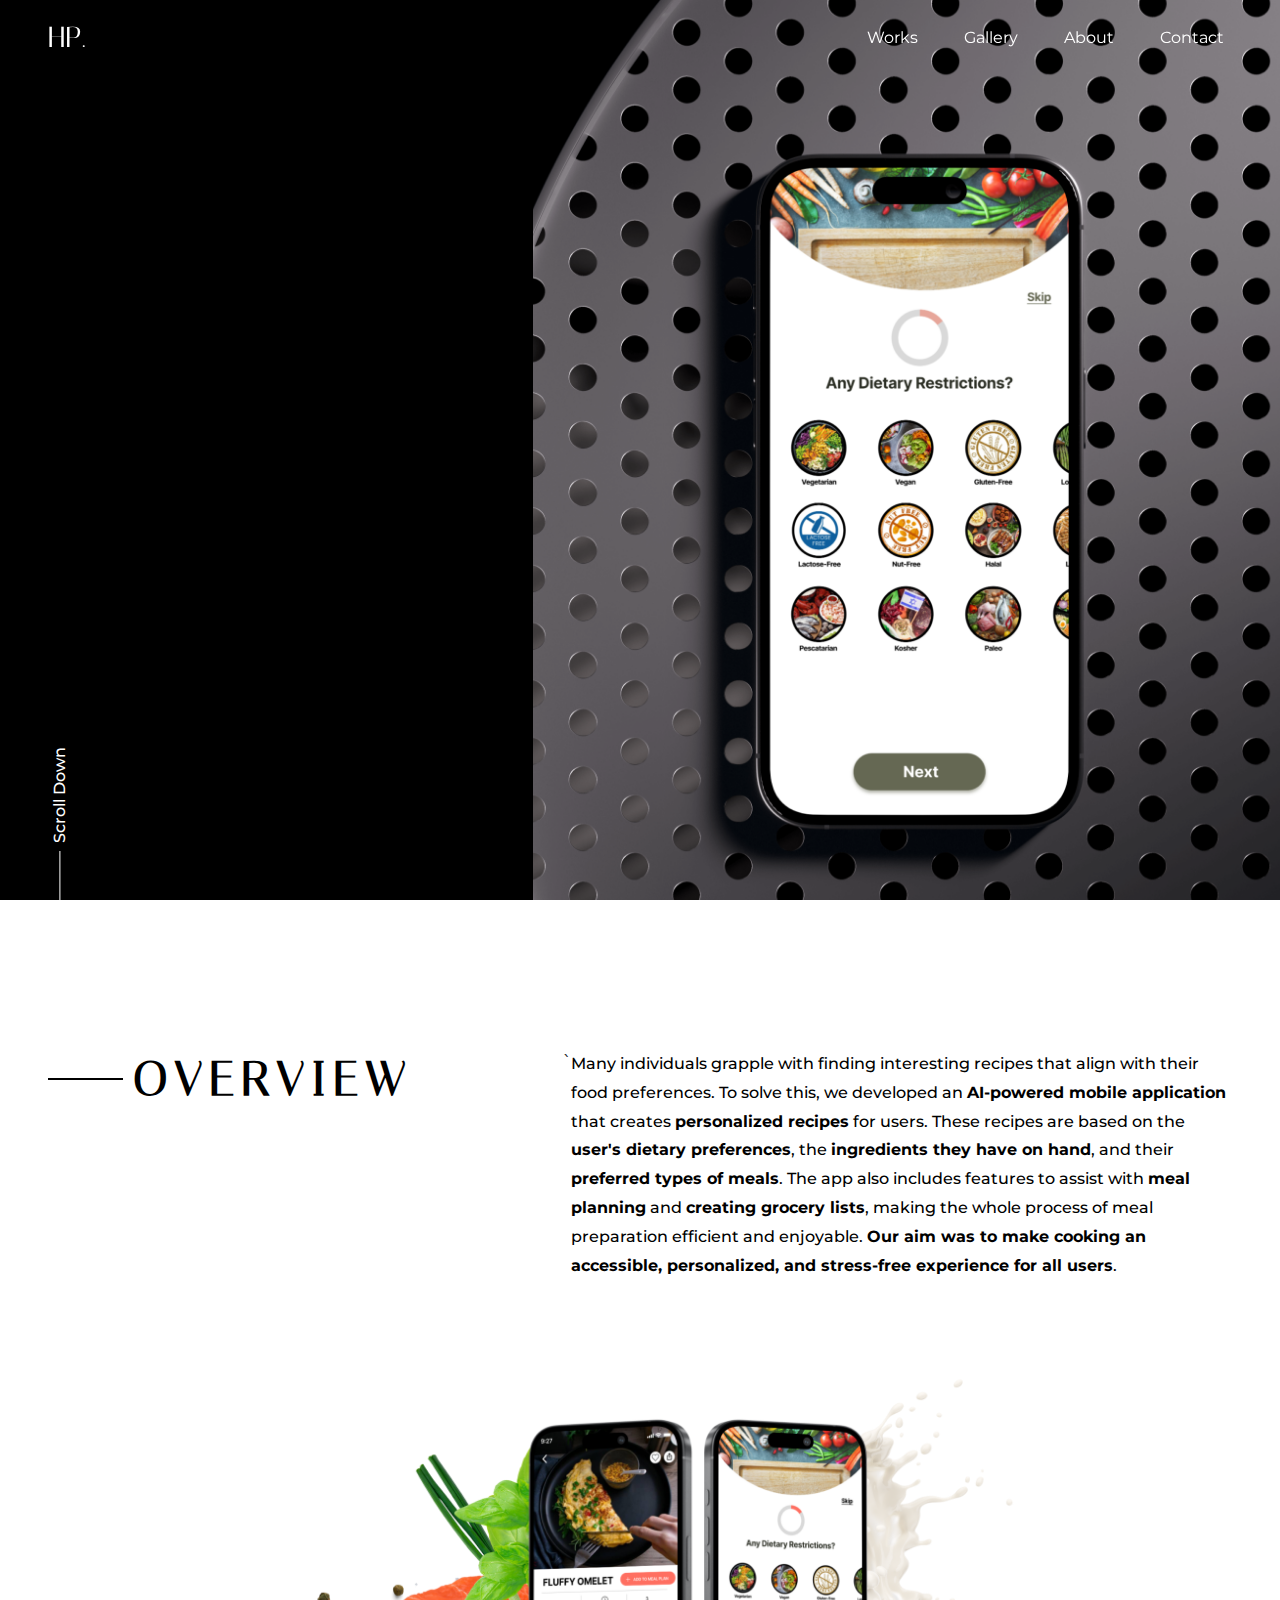
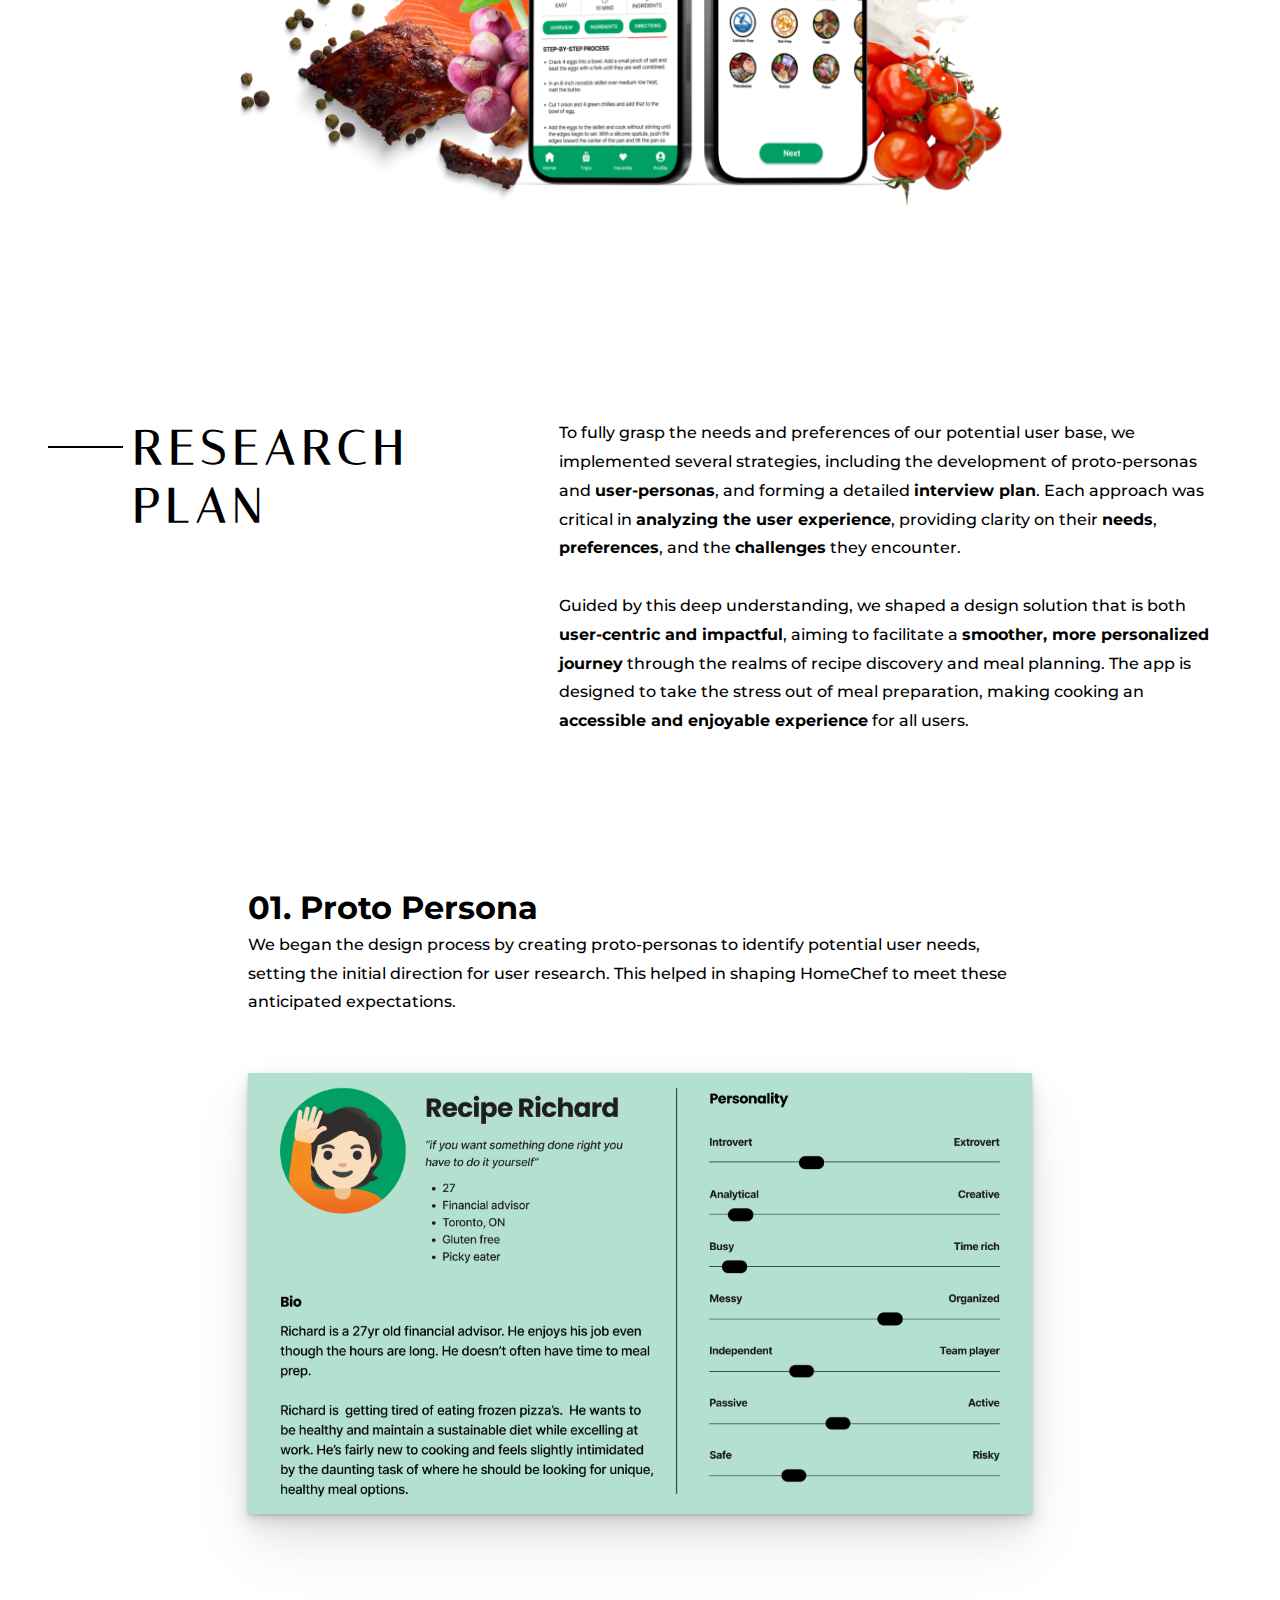
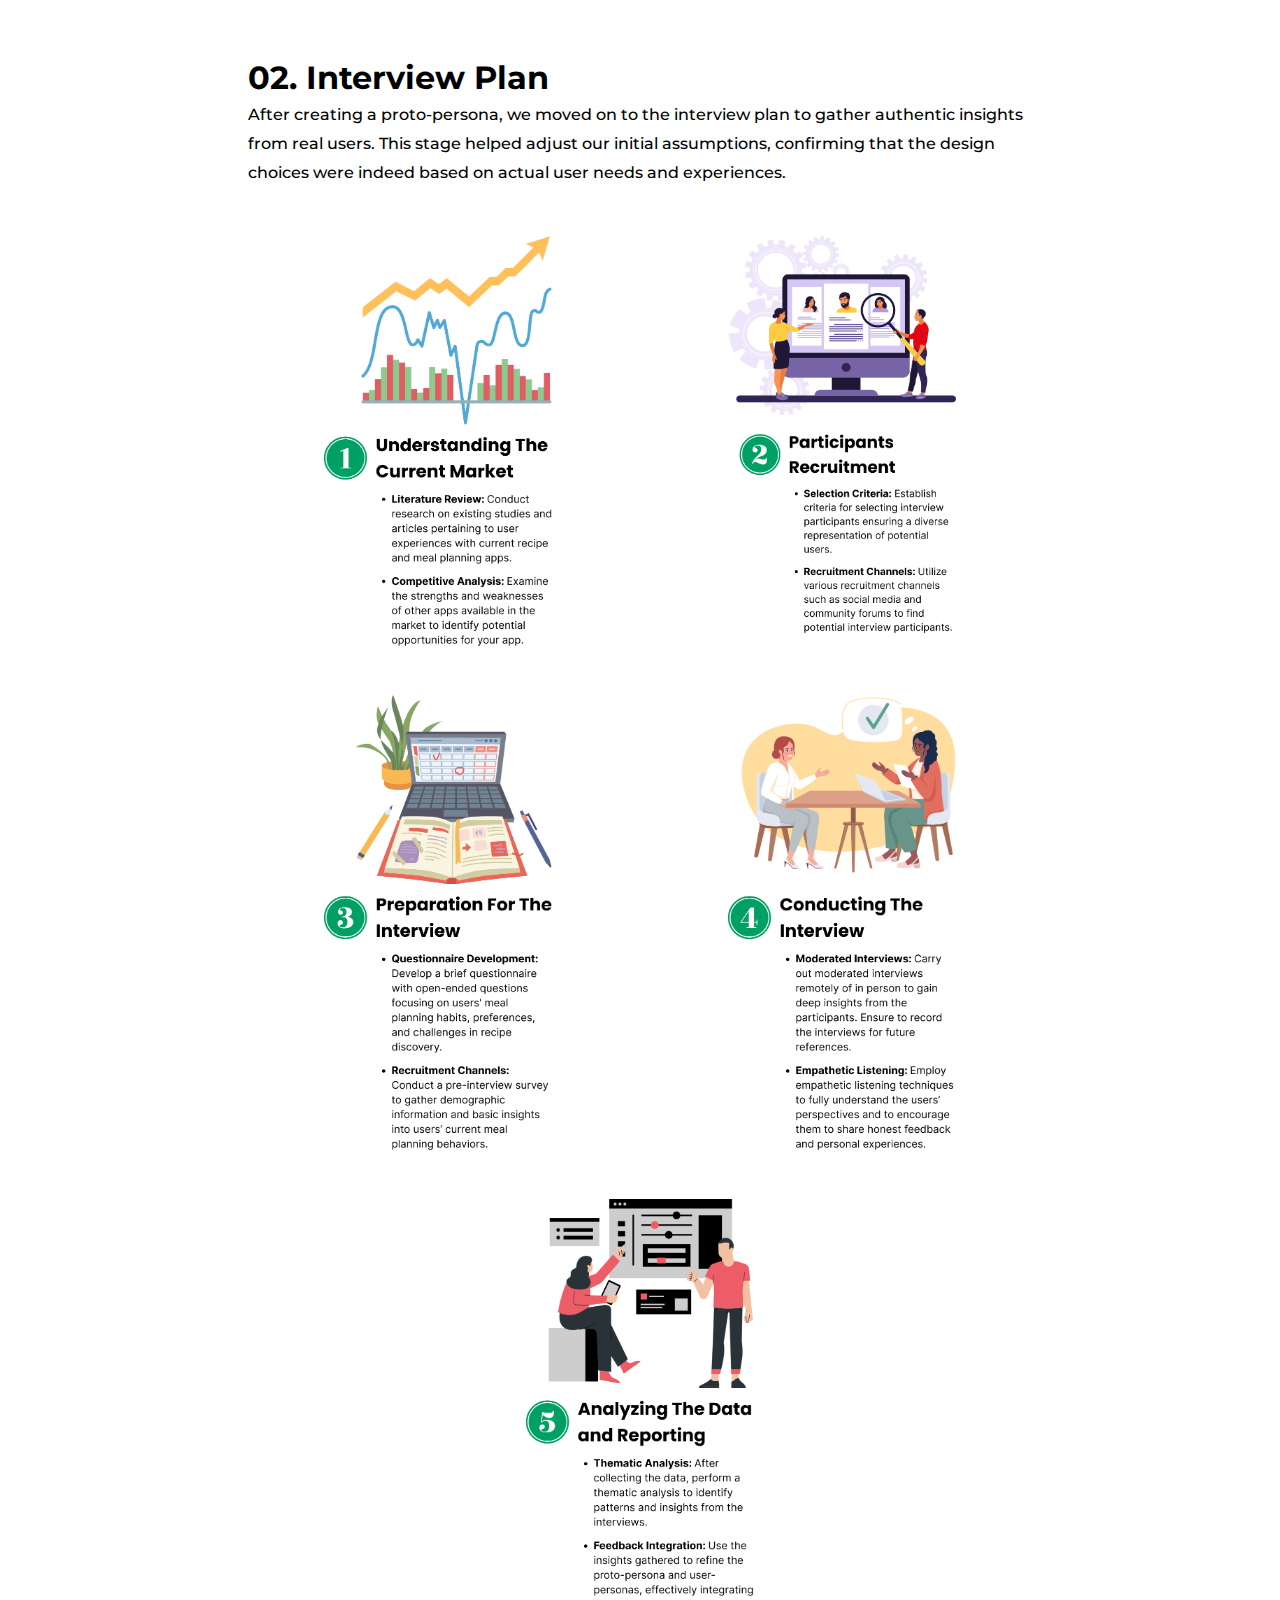
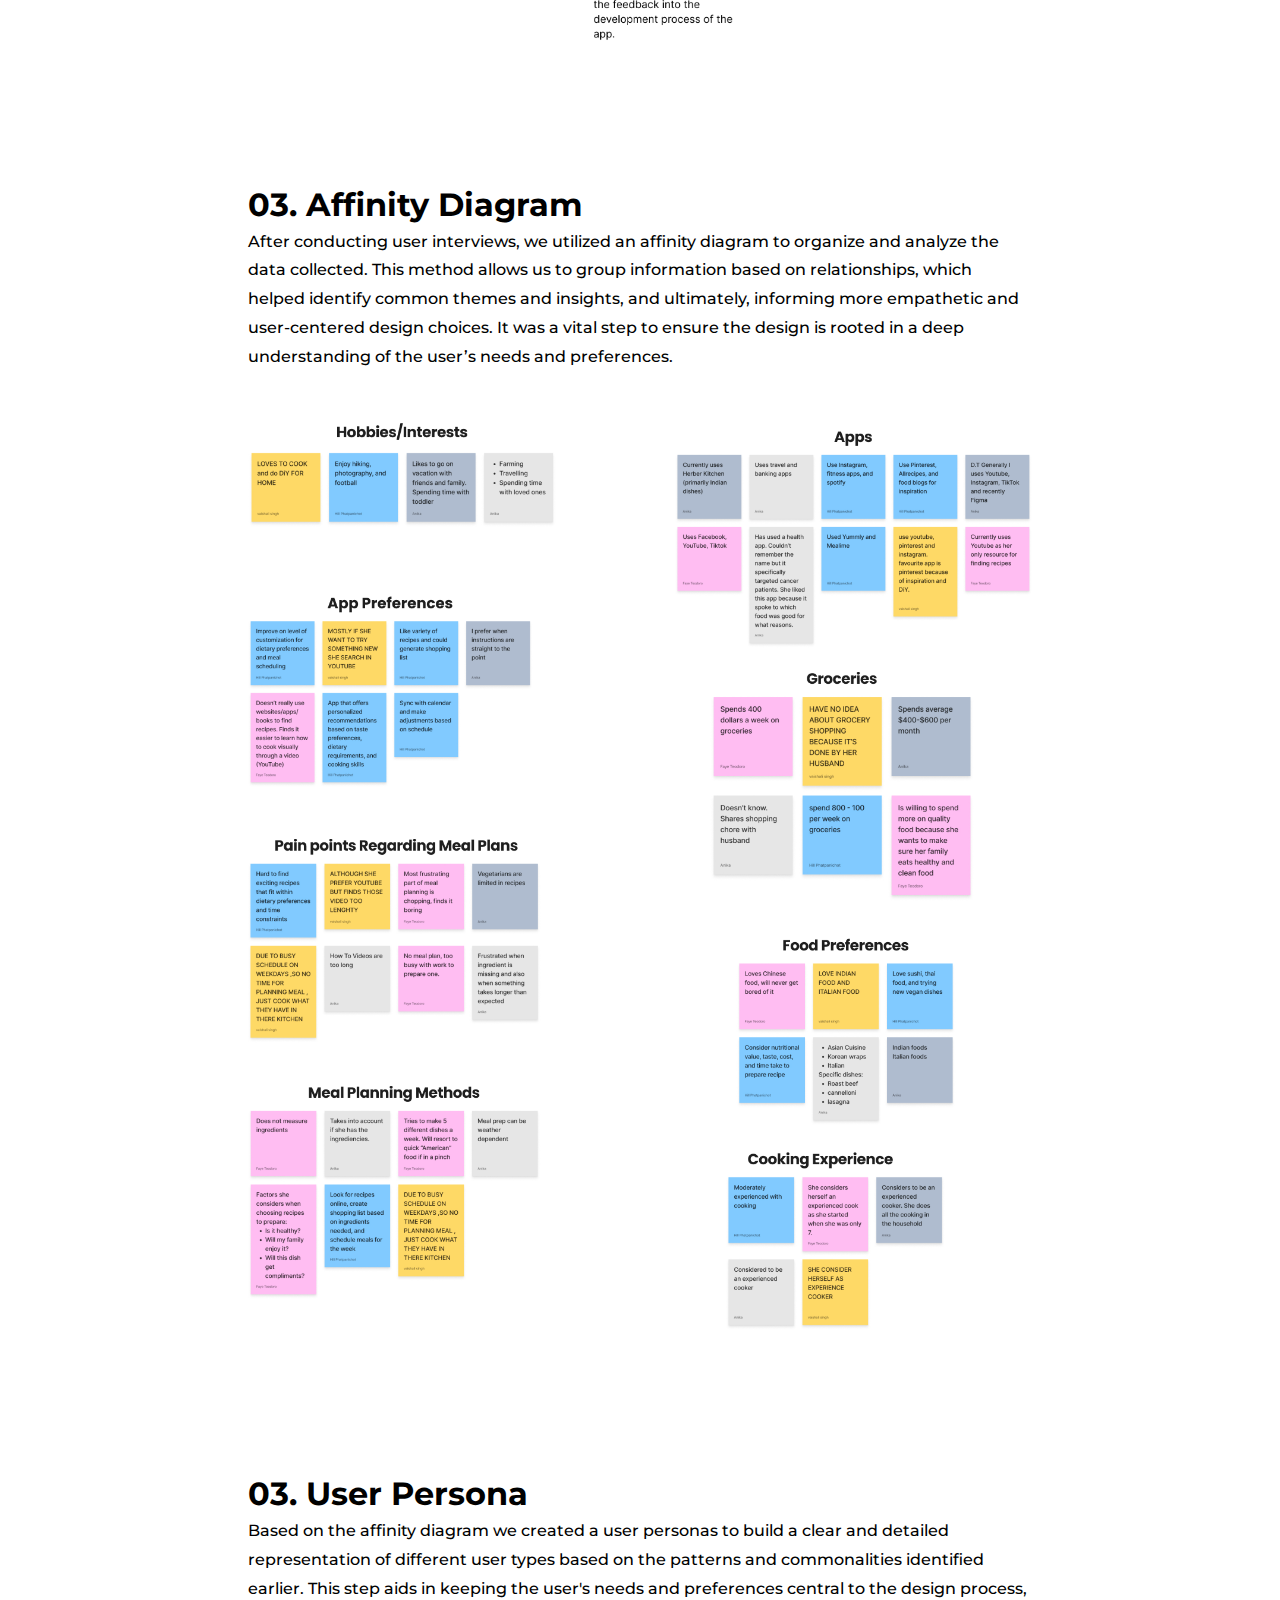
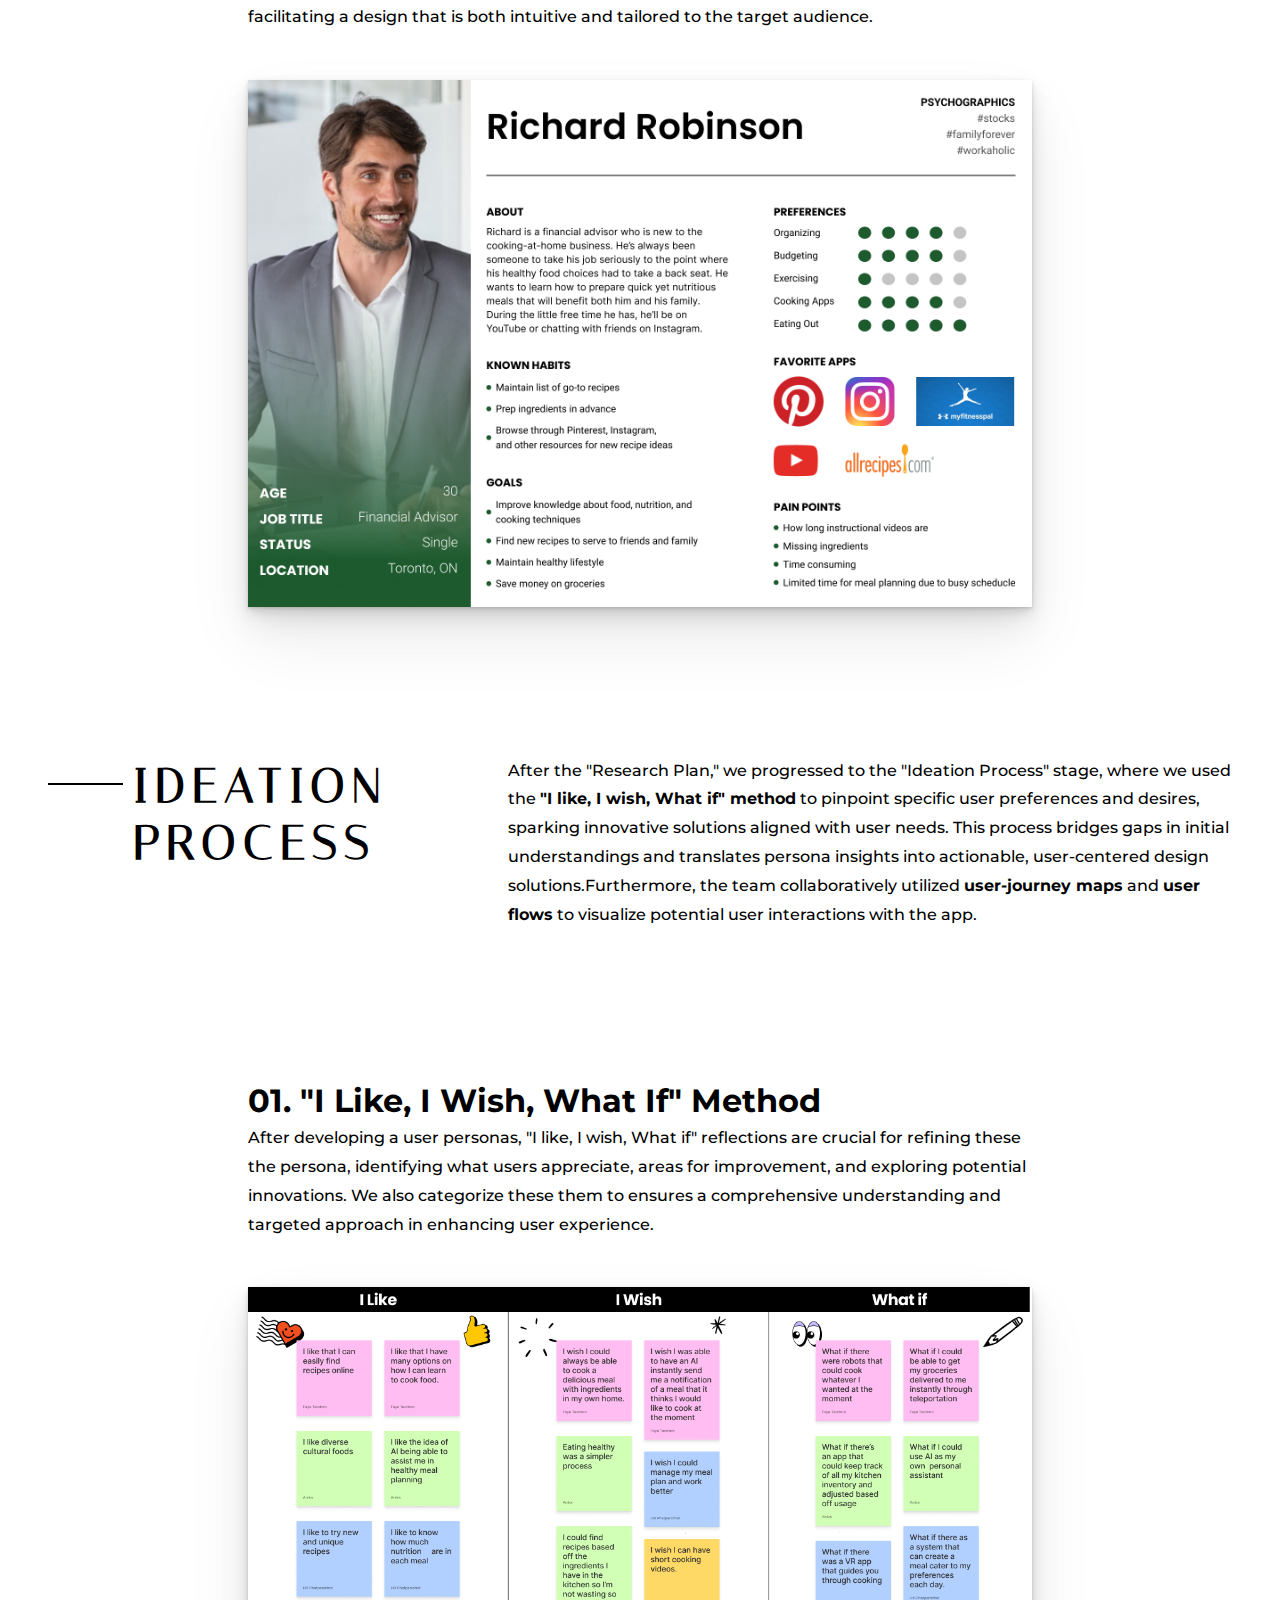
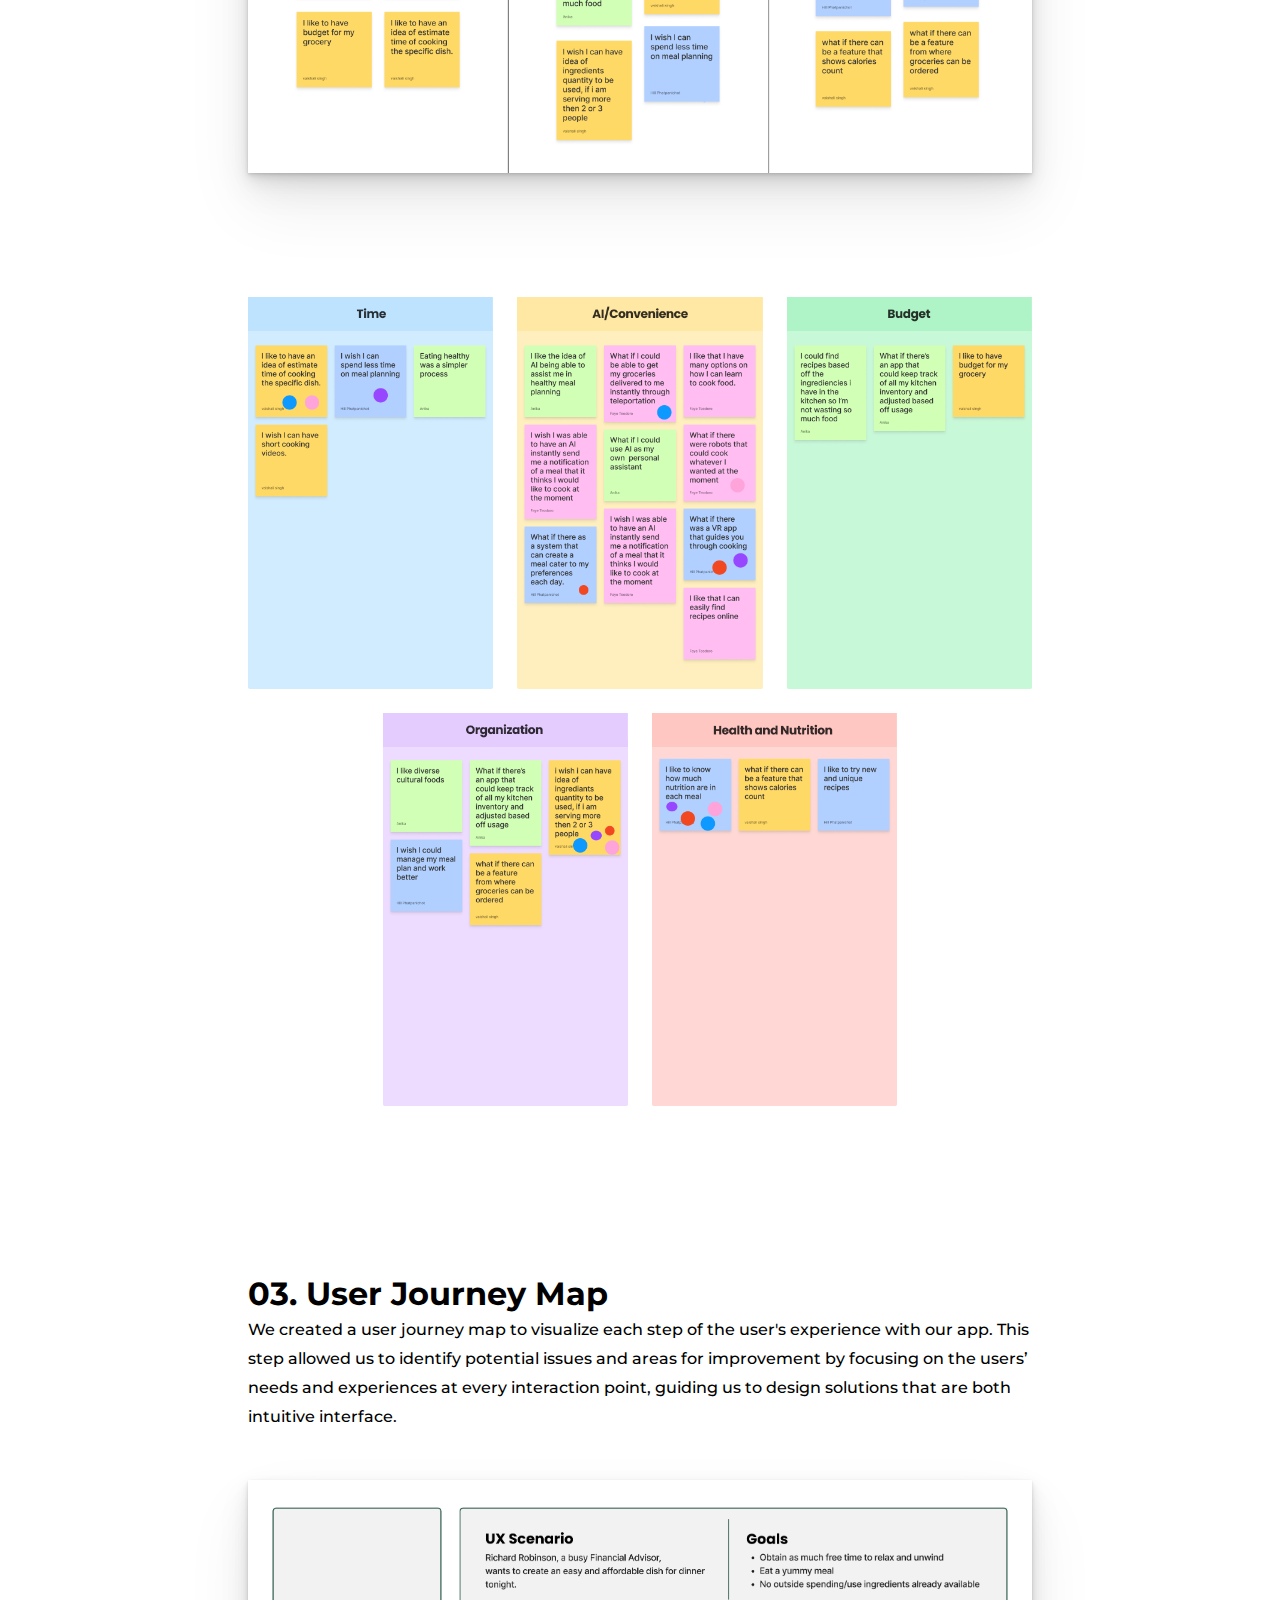
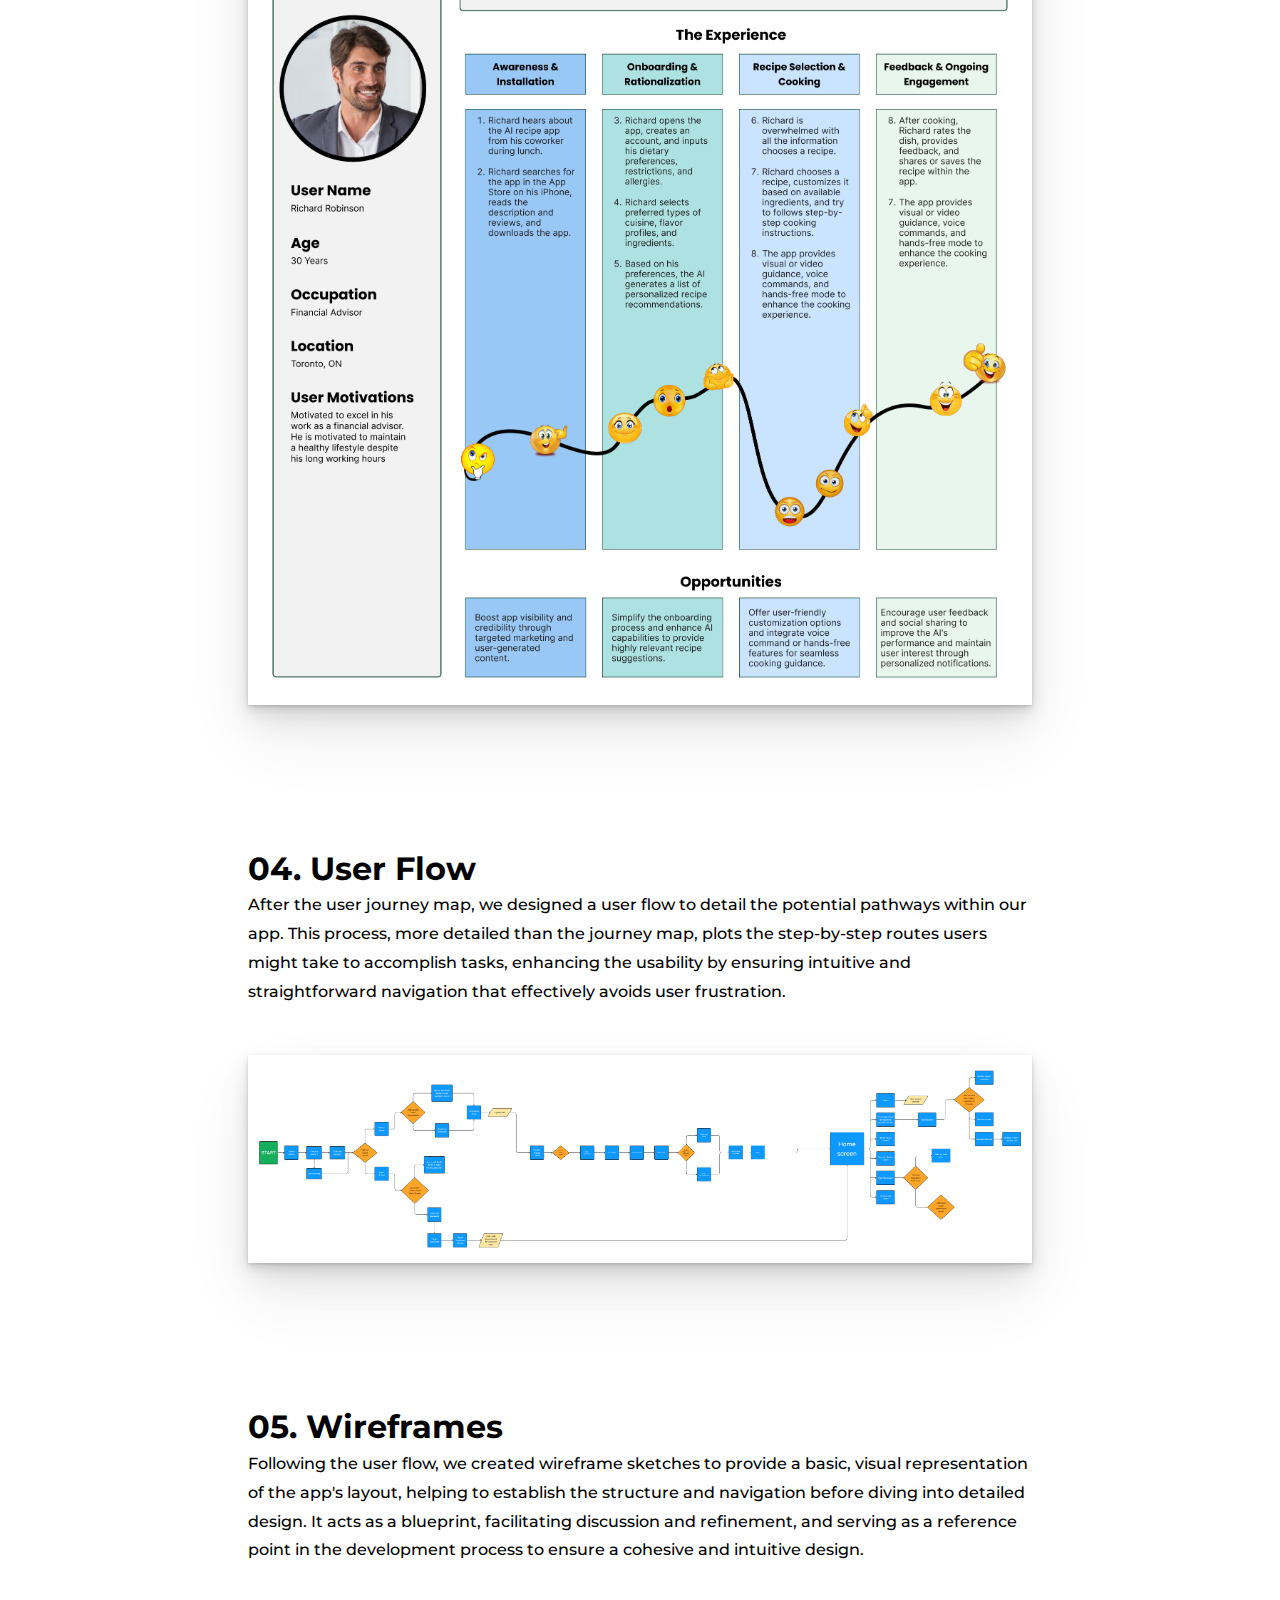
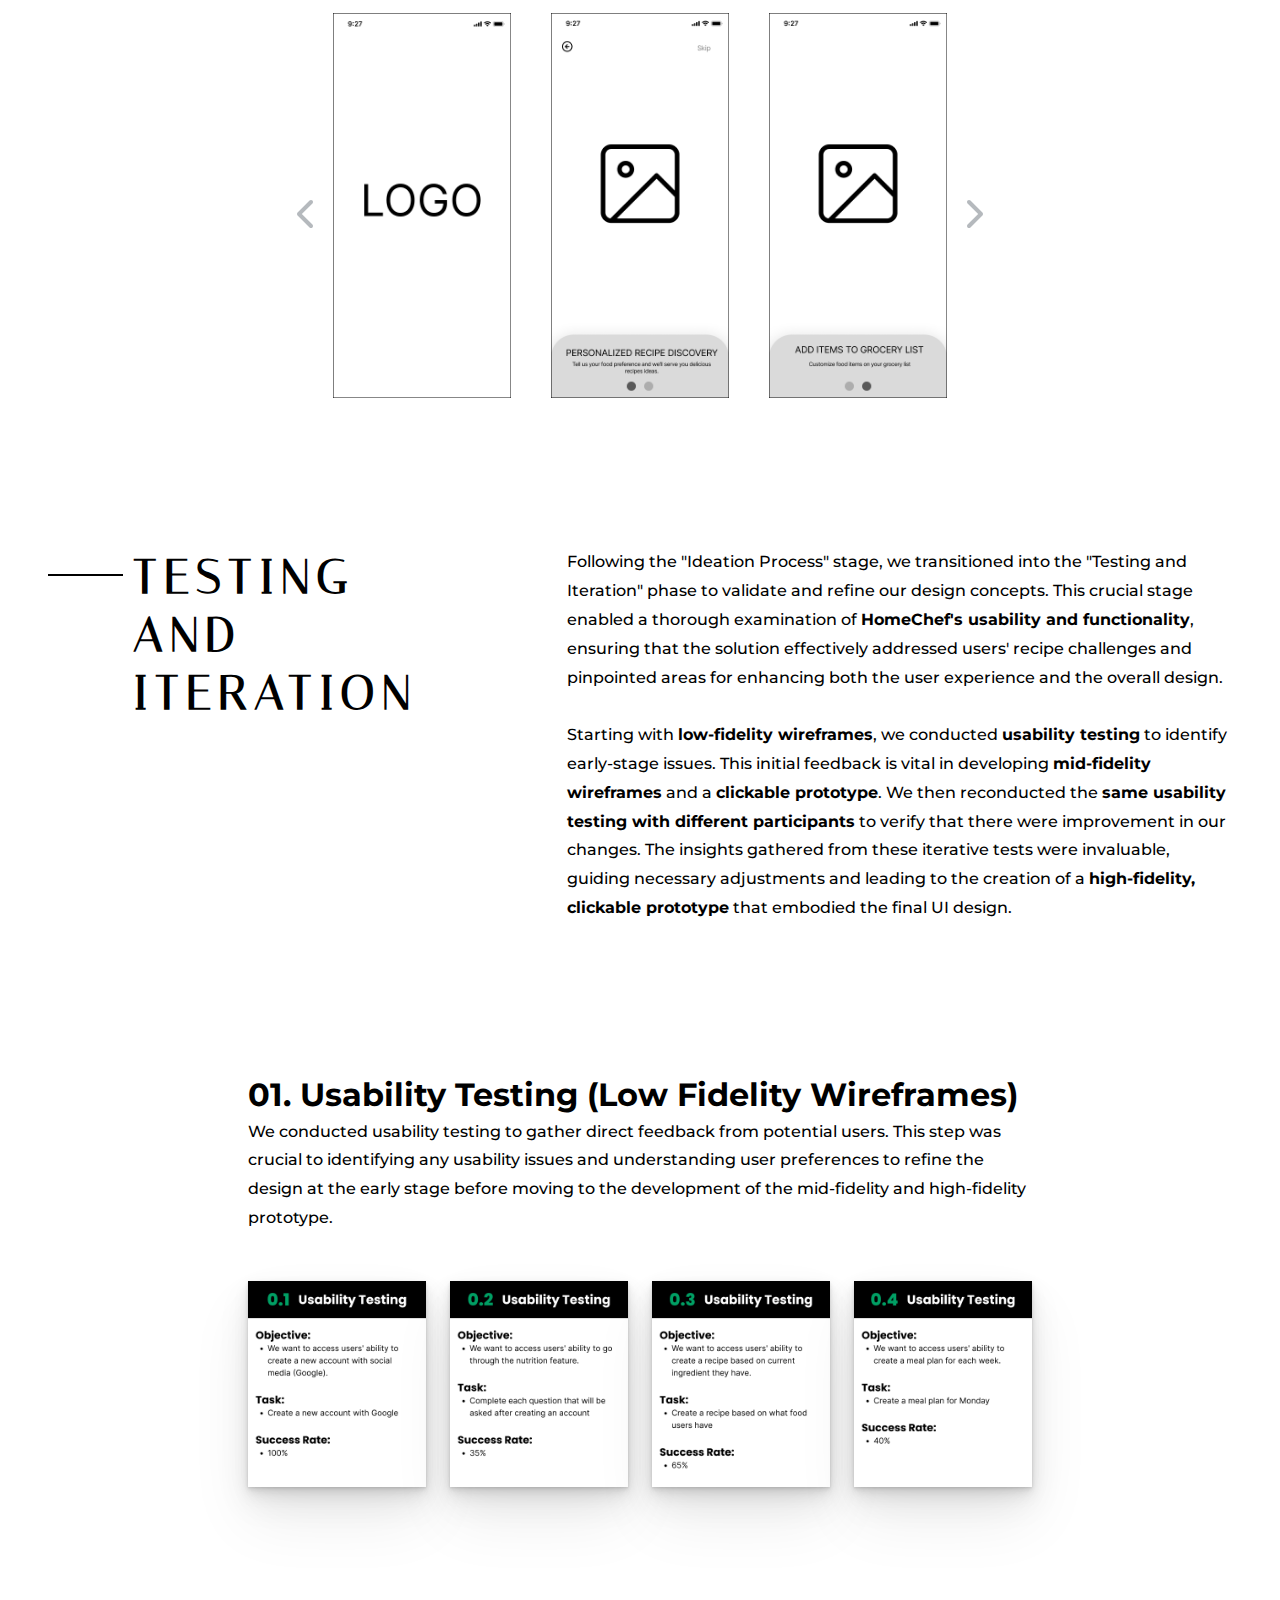
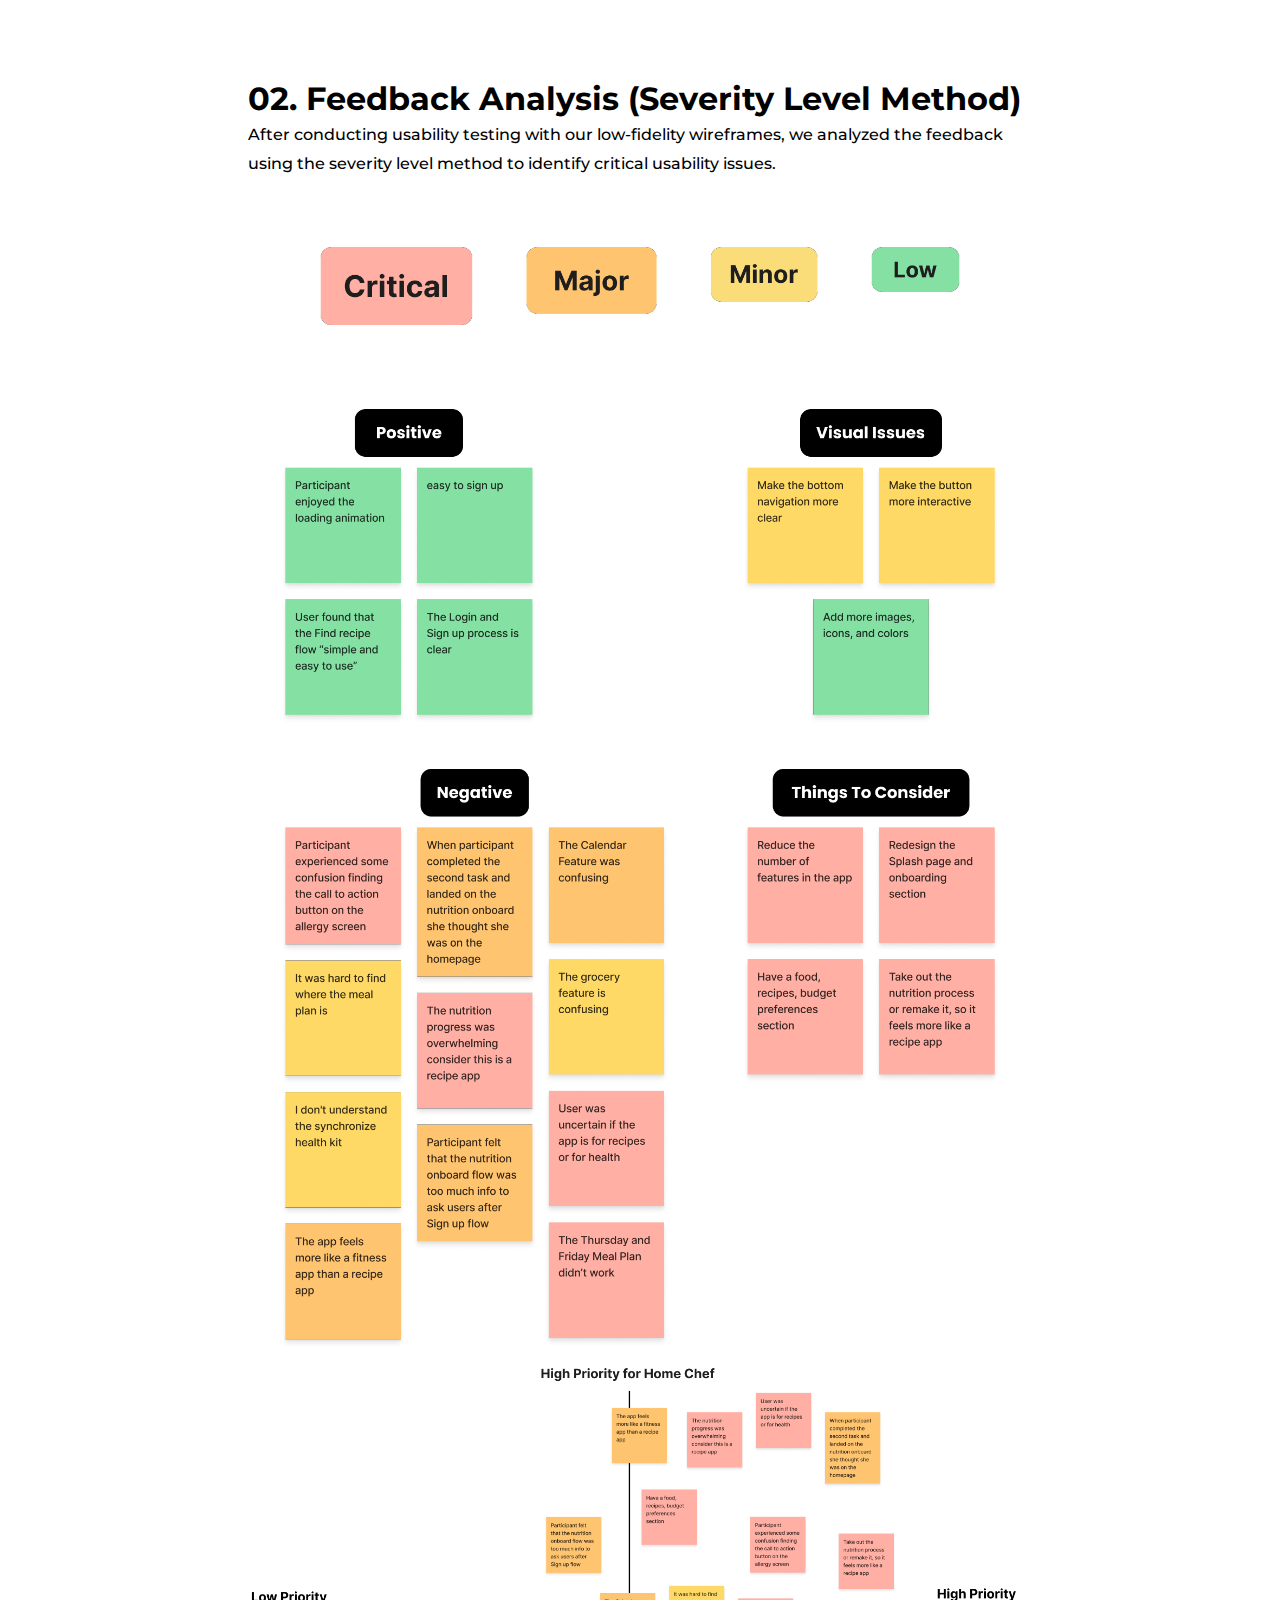
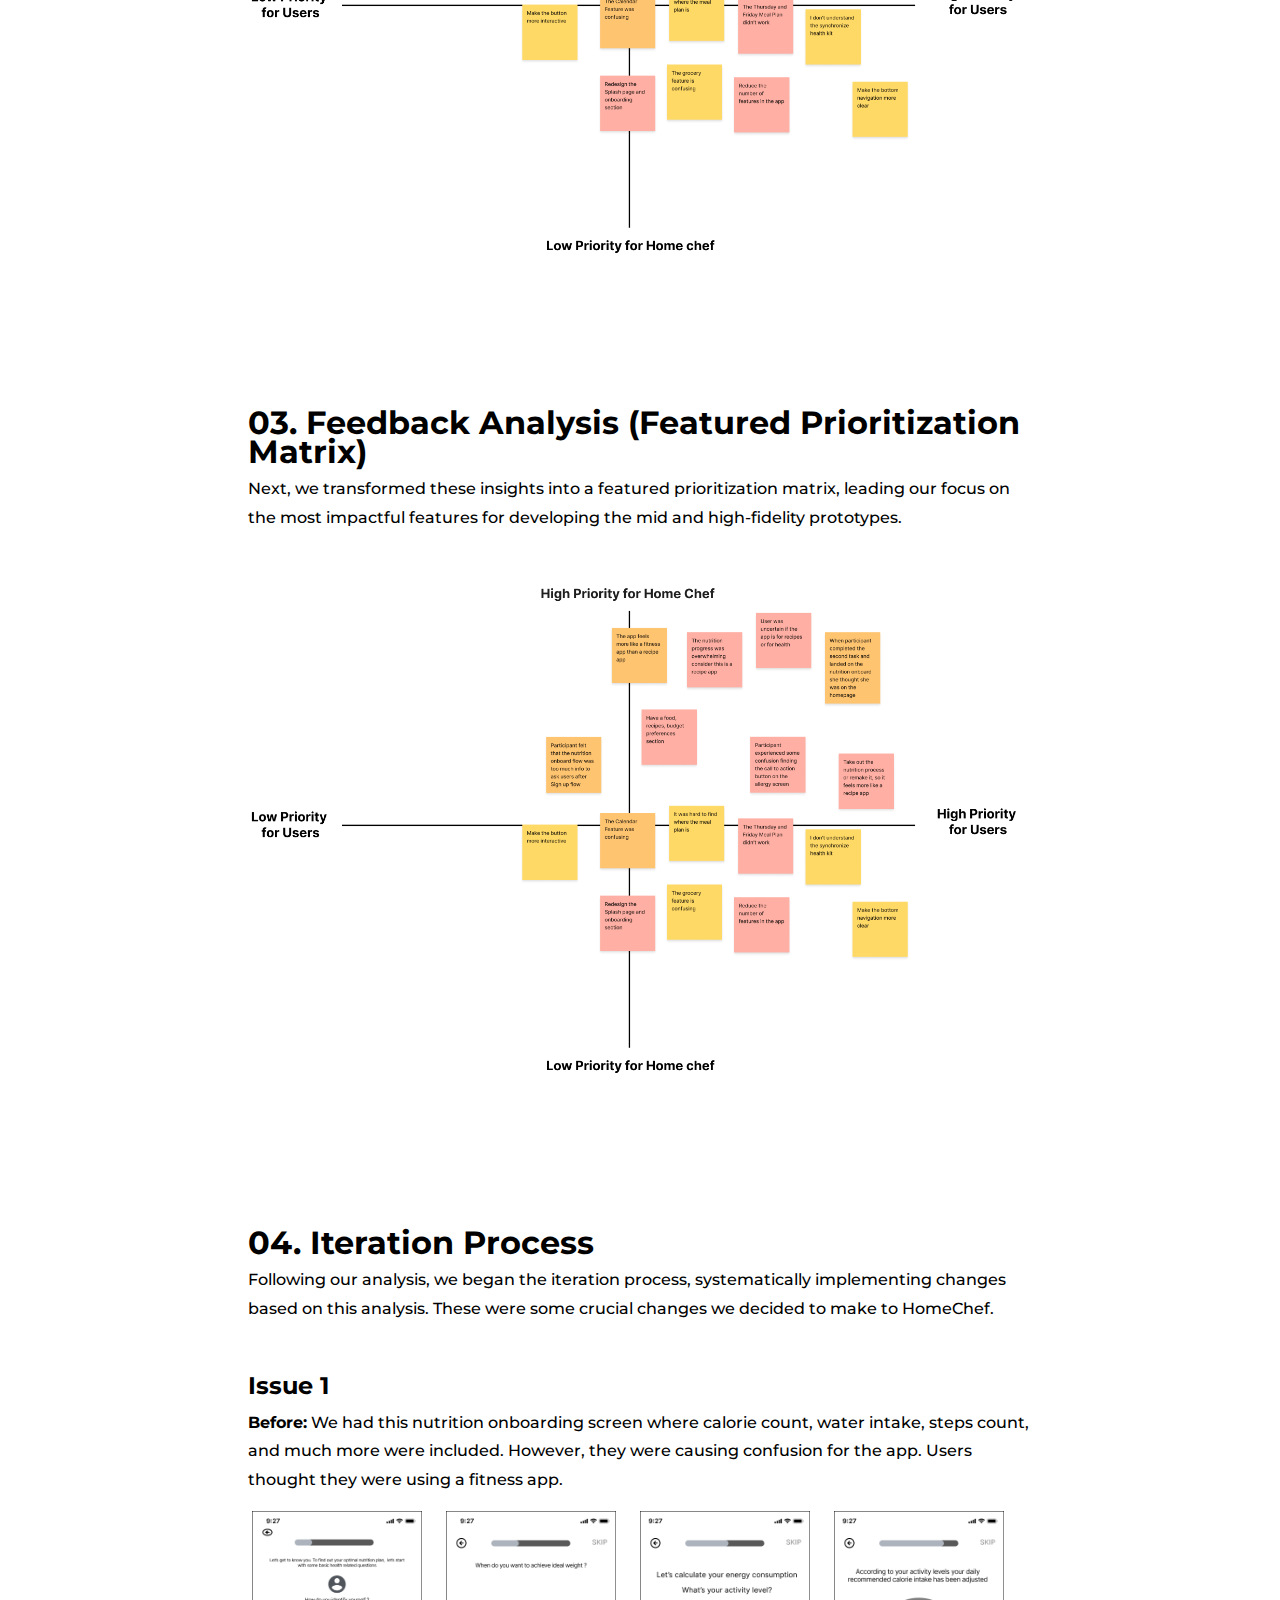
==== homechef.html @ a81fe5e9 "first commit" ====
<!doctype html>
<html>
<head>
    <title>Portfolio HomeChef</title>
    <meta charset="utf-8">
    <meta name="viewport" content="width=device-width, initial-scale=1">
    <link href="css/bootstrap.css" rel="stylesheet">
    <link href="css/customHomeChef.css" rel="stylesheet">
    <link href="https://fonts.googleapis.com/css2?family=Montserrat:wght@400;700&display=swap" rel="stylesheet">
    <link href="https://fonts.googleapis.com/css?family=Roboto" rel="stylesheet">
    <link href="https://fonts.googleapis.com/css?family=Italiana" rel="stylesheet">
    <link rel="stylesheet" href="https://use.fontawesome.com/releases/v5.15.1/css/all.css" integrity="sha384-vSIIfh2fBefowPI8/yn9mC7oQ9wTevatey5Hc8b4Mehxv0aV9Qen/aHvhPjLhbbX" crossorigin="anonymous">
    <link href="https://cdnjs.cloudflare.com/ajax/libs/font-awesome/6.2.0/css/all.min.css" rel="stylesheet">
    <script src="https://code.jquery.com/jquery-3.6.0.min.js"></script>
    <script src="js/bootstrap.bundle.min.js"></script>
    <script src="js/customHomeChef.js"></script>
</head>
<body>
    
    <!-- Top Navigation -->
    <nav class="navbar navbar-expand-lg" id="mainNavbar">
        <div class="container-fluid mt-3 px-5">
            <!-- Logo navigation on the left side --> 
            <a class="navbar-initial" href="index.html">HP.</a>

            <!-- Hamburger menu toggle button -->
            <button class="navbar-toggler" type="button" data-bs-toggle="collapse" data-bs-target="#navbarNav" aria-controls="navbarNav" aria-expanded="false" aria-label="Toggle navigation">
                <div class="veggie-menu">
                    <span class="burger-top"></span>
                    <span class="burger-middle"></span>
                    <span class="burger-bottom"></span>
                </div>
            </button>

            <!-- Main navigation on the right side -->
            <div class="collapse navbar-collapse" id="navbarNav">
                <ul class="navbar-nav ms-auto">
                    <li class="nav-item">
                        <a class="nav-link" href="index.html">Works</a>
                    </li>
                    <li class="nav-item">
                        <a class="nav-link" href="gallery.html">Gallery</a>
                    </li>
                    <li class="nav-item">
                        <a class="nav-link" href="about.html">About</a>
                    </li>
                    <li class="nav-item">
                        <a class="nav-link" href="contact.html">Contact</a>
                    </li>
                </ul>
            </div>
        </div>
    </nav>
    
    <div class="main-content">
        <div class="container-fluid vh-100 hero-section">
            <div class="row h-100">
                <!-- Left Section -->
                <div class="left-section col-xs-12 col-sm-6 col-md-5 px-5 d-flex flex-column justify-content-center">
                    <div class="title mb-1">
                        <h1 class="text-break">HomeChef</h1>
                    </div>
                    <div class="sub-title">
                        <h2>App Design</h2>
                    </div>
                    <div class="row mt-5 justify-content-start role-date-container">
                        <div class="col-4 role-container">
                            <h1>Role</h1>
                            <h2>UX/UI Designer</h2>
                        </div>
                        <div class="col-4 mx-4 date-container">
                            <h1>Date</h1>
                            <h2>June 2023</h2>
                        </div>
                    </div>
                    <div class="scroll-down-container align-self-start">
                        <div class="horizontal-line me-2"></div>
                        <h1>Scroll Down</h1>
                    </div>
                </div>
                <!-- Right Section -->
                <div class="right-section col-xs-12 col-sm-6 col-md-7 p-0">
                    <img src="images/homechef-display.png" alt="HomeChef Mock Up" class="img-fluid h-100 w-100">
                </div>
            </div>
        </div>

        <!-- Overview Section -->
        <div class="container-fluid px-5 overview-section">
            <div class="row">
                <div class="col-12">
                    <div class="d-flex align-items-start title-container-flex">
                        <div class="title-section d-flex align-items-center">
                            <div class="title-line"></div>
                            <h1 class="fw-bold title">OVERVIEW</h1>
                        </div>`
                        <div class="explaination-container mb-5">
                            <h2>
                                Many individuals grapple with finding interesting recipes that align with their food preferences. To solve this, we developed an <span>AI-powered mobile application</span> that creates <span>personalized recipes</span> for users. These recipes are based on the <span>user's dietary preferences</span>, the <span>ingredients they have on hand</span>, and their <span>preferred types of meals</span>. The app also includes features to assist with <span>meal planning</span> and <span>creating grocery lists</span>, making the whole process of meal preparation efficient and enjoyable. <span>Our aim was to make cooking an accessible, personalized, and stress-free experience for all users</span>.
                            </h2>
                        </div>
                    </div>
                </div>
                <div class="col-12">
                    <div class="image-container text-center">
                        <img src="images/homechef-images/homechef-design.png" alt="HomeChef Design" class="img-fluid" style="max-width: 80%;">
                    </div>
                </div>
            </div>
        </div>

        <!-- Research Plan Section -->
        <div class="container-fluid px-5 research-plan-section">
            <div class="row">
                <div class="col-12">
                    <div class="d-flex align-items-start title-container-flex">
                        <div class="title-section d-flex align-items-center">
                            <div class="title-line"></div>
                            <h1 class="fw-bold title">RESEARCH<br>PLAN</h1>
                        </div>
                        <div class="explaination-container">
                            <h2>
                                To fully grasp the needs and preferences of our potential user base, we implemented several strategies, including the development of <sapn>proto-personas</sapn> and <span>user-personas</span>, and forming a detailed <span>interview plan</span>. Each approach was critical in <span>analyzing the user experience</span>, providing clarity on their <span>needs</span>, <span>preferences</span>, and the <span>challenges</span> they encounter. <br><br>Guided by this deep understanding, we shaped a design solution that is both <span>user-centric and impactful</span>, aiming to facilitate a <span>smoother, more personalized journey</span> through the realms of recipe discovery and meal planning. The app is designed to take the stress out of meal preparation, making cooking an <span>accessible and enjoyable experience</span> for all users.
                            </h2>
                        </div>
                    </div>
                </div>
            </div>
        </div>

        <!-- Proto Persona -->
        <div class="container-fluid px-5 proto-persona-section">
            <div class="row">
                <div class="col-12">
                    <div class="title-inner">
                        <h1>01. Proto Persona</h1>
                    </div>
                </div>
                <div class="col-12 mb-5">
                    <div class="description">
                        <h2>We began the design process by creating proto-personas to identify potential user needs, setting the initial direction for user research. This helped in shaping HomeChef to meet these anticipated expectations.</h2>
                    </div>
                </div>
                <div class="col-12">
                    <div class="image-container text-center">
                        <img src="images/homechef-images/proto-persona-display.png" alt="Proto-Persona Image" class="img-fluid image-shadow" style="max-width: 100%;">
                    </div>
                </div>
            </div>
        </div>

        <!-- Interview Process -->
        <div class="container-fluid px-5 interview-process-section">
            <div class="row">
                <div class="col-12">
                    <div class="title-inner">
                        <h1>02. Interview Plan</h1>
                    </div>
                </div>
                <div class="col-12">
                    <div class="description mb-5">
                        <h2>After creating a proto-persona, we moved on to the interview plan to gather authentic insights from real users. This stage helped adjust our initial assumptions, confirming that the design choices were indeed based on actual user needs and experiences.</h2>
                    </div>
                </div>
                <div class="col-md-6 mb-5">
                    <div class="image-container text-center">
                        <img src="images/homechef-images/interview-plan-display-one.png" alt="Interview Plan 1 Image" class="img-fluid" style="max-width: 60%;">
                    </div>
                </div>
                <div class="col-md-6 mb-5">
                    <div class="image-container text-center">
                        <img src="images/homechef-images/interview-plan-display-two.png" alt="Interview Plan 2 Image" class="img-fluid" style="max-width: 60%;">
                    </div>
                </div>
                <div class="col-md-6 mb-5">
                    <div class="image-container text-center">
                        <img src="images/homechef-images/interview-plan-display-three.png" alt="Interview Plan 3 Image" class="img-fluid" style="max-width: 60%;">
                    </div>
                </div>
                <div class="col-md-6 mb-5">
                    <div class="image-container text-center">
                        <img src="images/homechef-images/interview-plan-display-four.png" alt="Interview Plan 4 Image" class="img-fluid" style="max-width: 60%;">
                    </div>
                </div>
                <div class="col-md-6 offset-md-3">
                    <div class="image-container text-center">
                        <img src="images/homechef-images/interview-plan-display-five.png" alt="Interview Plan 5 Image" class="img-fluid" style="max-width: 60%;">
                    </div>
                </div>
            </div>
        </div>


        <!-- Affinity Diagram -->
        <div class="container-fluid px-5 affinity-diagram-section">
            <div class="row">
                <div class="col-12">
                    <div class="title-inner">
                        <h1>03. Affinity Diagram</h1>
                    </div>
                </div>
                <div class="col-12">
                    <div class="description mb-5">
                        <h2>After conducting user interviews, we utilized an affinity diagram to organize and analyze the data collected. This method allows us to group information based on relationships, which helped identify common themes and insights, and ultimately, informing more empathetic and user-centered design choices. It was a vital step to ensure the design is rooted in a deep understanding of the user’s needs and preferences.</h2>
                    </div>
                </div>
                <div class="col-12">
                    <div class="image-container text-center">
                        <img src="images/homechef-images/affinity-diagram-display.png" alt="Affinity Diagram Image" class="img-fluid" style="max-width: 100%;">
                    </div>
                </div>
            </div>
        </div>
        
        <!-- User Persona -->
        <div class="container-fluid px-5 user-persona-section">
            <div class="row">
                <div class="col-12">
                    <div class="title-inner">
                        <h1>03. User Persona</h1>
                    </div>
                </div>
                <div class="col-12">
                    <div class="description mb-5">
                        <h2>Based on the affinity diagram we created a user personas to build a clear and detailed representation of different user types based on the patterns and commonalities identified earlier. This step aids in keeping the user's needs and preferences central to the design process, facilitating a design that is both intuitive and tailored to the target audience.</h2>
                    </div>
                </div>
                <div class="col-12">
                    <div class="image-container text-center">
                        <img src="images/homechef-images/user-persona-display.png" alt="User Persona Image" class="img-fluid image-shadow" style="max-width: 100%;">
                    </div>
                </div>
            </div>
        </div>

        <!-- Definition and Ideation Section -->
        <div class="container-fluid px-5 ideation-process-section">
            <div class="row">
                <div class="col-12">
                    <div class="d-flex align-items-start title-container-flex">
                        <div class="title-section d-flex align-items-center">
                            <div class="title-line"></div>
                            <h1 class="fw-bold title">IDEATION<br>PROCESS</h1>
                        </div>
                        <div class="explaination-container">
                            <h2>
                                After the "Research Plan," we progressed to the "Ideation Process" stage, where we used the <span>"I like, I wish, What if" method</span> to pinpoint specific user preferences and desires, sparking innovative solutions aligned with user needs. This process bridges gaps in initial understandings and translates persona insights into actionable, user-centered design solutions.Furthermore, the team collaboratively utilized <span>user-journey maps</span> and <span>user flows</span> to visualize potential user interactions with the app.
                            </h2>
                        </div>
                    </div>
                </div>
            </div>
        </div>
        
        <!-- I Like, I Wish, What If -->
        <div class="container-fluid px-5 featured-prioritization-matrix-section">
            <div class="row">
                <div class="col-12">
                    <div class="title-inner">
                        <h1>01. "I Like, I Wish, What If" Method</h1>
                    </div>
                </div>
                <div class="col-12">
                    <div class="description mb-5">
                        <h2>After developing a user personas, "I like, I wish, What if" reflections are crucial for refining these the persona, identifying what users appreciate, areas for improvement, and exploring potential innovations. We also categorize these them to ensures a comprehensive understanding and targeted approach in enhancing user experience.</h2>
                    </div>
                </div>
                <div class="col-12">
                    <div class="image-container text-center">
                        <img src="images/homechef-images/like-wish-if-display.png" alt="I Like, I Wish, What If Image" class="img-fluid image-shadow" style="max-width: 100%;">
                    </div>
                </div>
            </div>
            <div class="row like-wish-if-categorize">
                <div class="col-md-4 my-4">
                    <img src="images/homechef-images/time-display.png" alt="Time Image" class="img-fluid">
                </div>
                <div class="col-md-4 my-4">
                    <img src="images/homechef-images/ai-convenience-display.png" alt="AI/Convenience Image" class="img-fluid">
                </div>
                <div class="col-md-4 my-4">
                    <img src="images/homechef-images/budget-display.png" alt="Budget Image" class="img-fluid">
                </div>
                <div class="col-md-4 offset-md-2 mb-4">
                    <img src="images/homechef-images/organization-display.png" alt="Organization Image" class="img-fluid">
                </div>
                <div class="col-md-4">
                    <img src="images/homechef-images/health-display.png" alt="Health and Nutrition Image" class="img-fluid">
                </div>
            </div>
        </div>

        <!-- Journey Map Section -->
        <div class="container-fluid px-5 user-journey-map-section">
            <div class="row">
                <div class="col-12">
                    <div class="title-inner">
                        <h1>03. User Journey Map</h1>
                    </div>
                </div>
                <div class="col-12">
                    <div class="description mb-5">
                        <h2>We created a user journey map to visualize each step of the user's experience with our app. This step allowed us to identify potential issues and areas for improvement by focusing on the users’ needs and experiences at every interaction point, guiding us to design solutions that are both intuitive interface.</h2>
                    </div>
                </div>
                <div class="col-12">
                    <div class="image-container text-center">
                        <img src="images/homechef-images/user-journey-map-display.png" alt="User Journey Map Image" class="img-fluid image-shadow" style="max-width: 100%;">
                    </div>
                </div>
            </div>
        </div>

        <!-- User Flow Section -->
        <div class="container-fluid px-5 user-flow-section">
            <div class="row">
                <div class="col-12">
                    <div class="title-inner">
                        <h1>04. User Flow</h1>
                    </div>
                </div>
                <div class="col-12">
                    <div class="description mb-5">
                        <h2>After the user journey map, we designed a user flow to detail the potential pathways within our app. This process, more detailed than the journey map, plots the step-by-step routes users might take to accomplish tasks, enhancing the usability by ensuring intuitive and straightforward navigation that effectively avoids user frustration.</h2>
                    </div>
                </div>
                <div class="col-12">
                    <div class="image-container text-center">
                        <img src="images/homechef-images/user-flow-display.png" alt="User Flow Image" class="img-fluid image-shadow" style="max-width: 100%;">
                    </div>
                </div>
            </div>
        </div>

        <!-- Wireframes Section -->
        <div class="container-fluid px-5 wireframes-section">
            <div class="row">
                <div class="col-12 inner-container">
                    <div class="title-inner">
                        <h1>05. Wireframes</h1>
                    </div>
                    <div class="description mb-5">
                        <h2>Following the user flow, we created wireframe sketches to provide a basic, visual representation of the app's layout, helping to establish the structure and navigation before diving into detailed design. It acts as a blueprint, facilitating discussion and refinement, and serving as a reference point in the development process to ensure a cohesive and intuitive design.</h2>
                    </div>

                    <!-- Bootstrap Carousel -->
                    <div id="wireframeCarousel-sketch" class="carousel slide" data-bs-ride="false">
                        <div class="carousel-inner">
                            <div class="carousel-item active">
                                <div class="row justify-content-center">
                                    <div class="col-md-3 mx-2">
                                        <img src="images/homechef-images/wireframes-low/splash_Screen.png" class="d-block w-100" alt="Splash Screen Wireframe">
                                    </div>
                                    <div class="col-md-3 mx-2">
                                        <img src="images/homechef-images/wireframes-low/onboarding_1.png" class="d-block w-100" alt="Onboarding 1 Screen Wireframe">
                                    </div>
                                    <div class="col-md-3 mx-2">
                                        <img src="images/homechef-images/wireframes-low/onboarding_2.png" class="d-block w-100" alt="Onboarding 2 Screen Wireframe">
                                    </div>
                                </div>
                            </div>
                            <div class="carousel-item">
                                <div class="row justify-content-center">
                                    <div class="col-md-3 mx-2">
                                        <img src="images/homechef-images/wireframes-low/login_Sign_Up.png" class="d-block w-100" alt="Login and Sign Up Screen Wireframe">
                                    </div>
                                    <div class="col-md-3 mx-2">
                                        <img src="images/homechef-images/wireframes-low/login.png" class="d-block w-100" alt="Login Screen Wireframe">
                                    </div>
                                    <div class="col-md-3 mx-2">
                                        <img src="images/homechef-images/wireframes-low/create_Account.png" class="d-block w-100" alt="Create Account Screen Wireframe">
                                    </div>
                                </div>
                            </div>
                            <div class="carousel-item">
                                <div class="row justify-content-center">
                                    <div class="col-md-3 mx-2">
                                        <img src="images/homechef-images/wireframes-low/google_Sign_Up.png" class="d-block w-100" alt="Google Sign Up Screen Wireframe">
                                    </div>
                                    <div class="col-md-3 mx-2">
                                        <img src="images/homechef-images/wireframes-low/facebook_Sign_Up.png" class="d-block w-100" alt="Facebook Sign Up Screen Wireframe">
                                    </div>
                                    <div class="col-md-3 mx-2">
                                        <img src="images/homechef-images/wireframes-low/verification.png" class="d-block w-100" alt="Verification Screen Wireframe">
                                    </div>
                                </div>
                            </div>
                            <div class="carousel-item">
                                <div class="row justify-content-center">
                                    <div class="col-md-3 mx-2">
                                        <img src="images/homechef-images/wireframes-low/reset_Password.png" class="d-block w-100" alt="Reset Password Screen Wireframe">
                                    </div>
                                    <div class="col-md-3 mx-2">
                                        <img src="images/homechef-images/wireframes-low/location_Access.png" class="d-block w-100" alt="Location Access Screen Wireframe">
                                    </div>
                                    <div class="col-md-3 mx-2">
                                        <img src="images/homechef-images/wireframes-low/nutrition_Onboarding_1.png" class="d-block w-100" alt="Nurtition 1 Screen Wireframe">
                                    </div>
                                </div>
                            </div>
                            <div class="carousel-item">
                                <div class="row justify-content-center">
                                    <div class="col-md-3 mx-2">
                                        <img src="images/homechef-images/wireframes-low/nutrition_Onboarding_2.png" class="d-block w-100" alt="Nurtition 2 Screen Wireframe">
                                    </div>
                                    <div class="col-md-3 mx-2">
                                        <img src="images/homechef-images/wireframes-low/nutrition_Onboarding_3.png" class="d-block w-100" alt="Nurtition 3 Screen Wireframe">
                                    </div>
                                    <div class="col-md-3 mx-2">
                                        <img src="images/homechef-images/wireframes-low/calories_Intake.png" class="d-block w-100" alt="Calories Intake Screen Wireframe">
                                    </div>
                                </div>
                            </div>
                            <div class="carousel-item">
                                <div class="row justify-content-center">
                                    <div class="col-md-3 mx-2">
                                        <img src="images/homechef-images/wireframes-low/calories_Count_Allergies.png" class="d-block w-100" alt="Calories Count Allergies Screen Wireframe">
                                    </div>
                                    <div class="col-md-3 mx-2">
                                        <img src="images/homechef-images/wireframes-low/more_Health_Tips.png" class="d-block w-100" alt="More Health Screen Wireframe">
                                    </div>
                                    <div class="col-md-3 mx-2">
                                        <img src="images/homechef-images/wireframes-low/sync_With_Health_Kit.png" class="d-block w-100" alt="Sync Health Kit Screen Wireframe">
                                    </div>
                                </div>
                            </div>
                            <div class="carousel-item">
                                <div class="row justify-content-center">
                                    <div class="col-md-3 mx-2">
                                        <img src="images/homechef-images/wireframes-low/water_Intake_1.png" class="d-block w-100" alt="Water Intake 1 Screen Wireframe">
                                    </div>
                                    <div class="col-md-3 mx-2">
                                        <img src="images/homechef-images/wireframes-low/water_Intake_2.png" class="d-block w-100" alt="Water Intake 2 Screen Wireframe">
                                    </div>
                                    <div class="col-md-3 mx-2">
                                        <img src="images/homechef-images/wireframes-low/home_Screen.png" class="d-block w-100" alt="Home Screen Wireframe">
                                    </div>
                                </div>
                            </div>
                            <div class="carousel-item">
                                <div class="row justify-content-center">
                                    <div class="col-md-3 mx-2">
                                        <img src="images/homechef-images/wireframes-low/calories_Count_Allergies.png" class="d-block w-100" alt="Calories Count Allergies Screen Wireframe">
                                    </div>
                                    <div class="col-md-3 mx-2">
                                        <img src="images/homechef-images/wireframes-low/search.png" class="d-block w-100" alt="Search Screen Wireframe">
                                    </div>
                                    <div class="col-md-3 mx-2">
                                        <img src="images/homechef-images/wireframes-low/whats_In_Kitchen_1.png" class="d-block w-100" alt="What's In The Kitchen 1 Screen Wireframe">
                                    </div>
                                </div>
                            </div>
                            <div class="carousel-item">
                                <div class="row justify-content-center">
                                    <div class="col-md-3 mx-2">
                                        <img src="images/homechef-images/wireframes-low/whats_In_Kitch_2.png" class="d-block w-100" alt="What's In The Kitchen 2 Screen Wireframe">
                                    </div>
                                    <div class="col-md-3 mx-2">
                                        <img src="images/homechef-images/wireframes-low/recipe.png" class="d-block w-100" alt="Recipe Screen Wireframe">
                                    </div>
                                    <div class="col-md-3 mx-2">
                                        <img src="images/homechef-images/wireframes-low/recipe_Search.png" class="d-block w-100" alt="Recipe Search Screen Wireframe">
                                    </div>
                                </div>
                            </div>
                            <div class="carousel-item">
                                <div class="row justify-content-center">
                                    <div class="col-md-3 mx-2">
                                        <img src="images/homechef-images/wireframes-low/week_Meal_Plan.png" class="d-block w-100" alt="Week Meal Plan Screen Wireframe">
                                    </div>
                                    <div class="col-md-3 mx-2">
                                        <img src="images/homechef-images/wireframes-low/saved_Recipes.png" class="d-block w-100" alt="Saved Recipe Screen Wireframe">
                                    </div>
                                    <div class="col-md-3 mx-2">
                                        <img src="images/homechef-images/wireframes-low/grocery_List.png" class="d-block w-100" alt="Grocery List Screen Wireframe">
                                    </div>
                                </div>
                            </div>
                        </div>
                        <button class="carousel-control-prev" type="button" data-bs-target="#wireframeCarousel-sketch" data-bs-slide="prev">
                            <span class="carousel-control-prev-icon" aria-hidden="true"></span>
                            <span class="visually-hidden">Previous</span>
                        </button>
                        <button class="carousel-control-next" type="button" data-bs-target="#wireframeCarousel-sketch" data-bs-slide="next">
                            <span class="carousel-control-next-icon" aria-hidden="true"></span>
                            <span class="visually-hidden">Next</span>
                        </button>
                    </div>
                </div>
            </div>
        </div>

        <!-- Testing and Iteration Section -->
        <div class="container-fluid px-5 testing-and-iteration-section">
            <div class="row">
                <div class="col-12">
                    <div class="d-flex align-items-start title-container-flex">
                        <div class="title-section d-flex align-items-center">
                            <div class="title-line"></div>
                            <h1 class="fw-bold title">TESTING<br>AND<br>ITERATION</h1>
                        </div>
                        <div class="explaination-container">
                            <h2>
                                Following the "Ideation Process" stage, we transitioned into the "Testing and Iteration" phase to validate and refine our design concepts. This crucial stage enabled a thorough examination of <span>HomeChef's usability and functionality</span>, ensuring that the solution effectively addressed users' recipe challenges and pinpointed areas for enhancing both the user experience and the overall design.<br><br>Starting with <span>low-fidelity wireframes</span>, we conducted <span>usability testing</span> to identify early-stage issues. This initial feedback is vital in developing <span>mid-fidelity wireframes</span> and a <span>clickable prototype</span>. We then reconducted the <span>same usability testing with different participants</span> to verify that there were improvement in our changes. The insights gathered from these iterative tests were invaluable, guiding necessary adjustments and leading to the creation of a <span>high-fidelity, clickable prototype</span> that embodied the final UI design.
                            </h2>
                        </div>
                    </div>
                </div>
            </div>
        </div>
        
        <!-- Usability Testing Low Fi -->
        <div class="container-fluid px-5 usability-testing-low-fi-section">
            <div class="row">
                <div class="col-12">
                    <div class="title-inner">
                        <h1>01. Usability Testing (Low Fidelity Wireframes)</h1>
                    </div>
                </div>
                <div class="col-12">
                    <div class="description mb-5">
                        <h2>We conducted usability testing to gather direct feedback from potential users. This step was crucial to identifying any usability issues and understanding user preferences to refine the design at the early stage before moving to the development of the mid-fidelity and high-fidelity prototype.</h2>
                    </div>
                </div>
            </div>
            <div class="row justify-content-center">
                <div class="col-md-3 mb-5">
                    <img src="images/homechef-images/usability-testing-one.png" alt="Usability Testing Image 1" class="img-fluid image-shadow">
                </div>
                <div class="col-md-3 mb-5">
                    <img src="images/homechef-images/usability-testing-two.png" alt="Usability Testing Image 2" class="img-fluid image-shadow">
                </div>
                <div class="col-md-3 mb-5">
                    <img src="images/homechef-images/usability-testing-three.png" alt="Usability Testing Image 3" class="img-fluid image-shadow">
                </div>
                <div class="col-md-3 mb-5">
                    <img src="images/homechef-images/usability-testing-four.png" alt="Usability Testing Image 4" class="img-fluid image-shadow">
                </div>
            </div>
        </div>
        
        <!-- Feedback Analysis -->
        <div class="container-fluid px-5 feedback-analysis-slm-section">
            <div class="row">
                <div class="col-12">
                    <div class="title-inner">
                        <h1>02. Feedback Analysis (Severity Level Method)</h1>
                    </div>
                </div>
                <div class="col-12">
                    <div class="description mb-5">
                        <h2>After conducting usability testing with our low-fidelity wireframes, we analyzed the feedback using the severity level method to identify critical usability issues.</h2>
                    </div>
                </div>
                <div class="col-12">
                    <div class="image-container text-center">
                        <img src="images/homechef-images/severity-response-display.png" alt="Severity Response Image" class="img-fluid" style="max-width: 100%;">
                    </div>
                </div>
                <div class="col-12">
                    <div class="image-container text-center">
                        <img src="images/homechef-images/featured-priority-matrix-display.png" alt="Featured Prioritization Matrix Image" class="img-fluid" style="max-width: 100%;">
                    </div>
                </div>
            </div>
        </div>
        
        <!-- Feedback Analysis -->
        <div class="container-fluid px-5 feedback-analysis-fpm-section">
            <div class="row">
                <div class="col-12">
                    <div class="title-inner">
                        <h1>03. Feedback Analysis (Featured Prioritization Matrix)</h1>
                    </div>
                </div>
                <div class="col-12">
                    <div class="description mb-5">
                        <h2>Next, we transformed these insights into a featured prioritization matrix, leading our focus on the most impactful features for developing the mid and high-fidelity prototypes.</h2>
                    </div>
                </div>
                <div class="col-12">
                    <div class="image-container text-center">
                        <img src="images/homechef-images/featured-priority-matrix-display.png" alt="Featured Prioritization Matrix Image" class="img-fluid" style="max-width: 100%;">
                    </div>
                </div>
            </div>
        </div>

        <!-- Iteration -->
        <div class="container-fluid px-5 iteration-process-section">
            <div class="row">
                <div class="col-12">
                    <div class="title-inner">
                        <h1>04. Iteration Process</h1>
                    </div>
                </div>
                <div class="col-12">
                    <div class="description mb-5">
                        <h2>Following our analysis, we began the iteration process, systematically implementing changes based on this analysis. These were some crucial changes we decided to make to HomeChef.</h2>
                    </div>
                </div>
                <div class="col-12 mb-2 issue-one-content">
                    <h1>Issue 1</h1>
                    <h2><span class="fw-bold">Before:</span> We had this nutrition onboarding screen where calorie count, water intake, steps count, and much more were included. However, they were causing confusion for the app. Users thought they were using a fitness app.</h2>
                </div>
                <!-- Images in a row -->
                <div class="row px-3 mb-5">
                    <div class="col-md-3">
                        <div class="image-container text-center">
                            <img src="images/homechef-images/wireframes-low/nutrition_Onboarding_2.png" alt="Nutrition Onboarding 2 Image" class="img-fluid" style="max-width: 100%;">
                        </div>
                    </div>
                    <div class="col-md-3">
                        <div class="image-container text-center">
                            <img src="images/homechef-images/wireframes-low/nutrition_Onboarding_3.png" alt="Nutrition Onboarding 3 Image" class="img-fluid" style="max-width: 100%;">
                        </div>
                    </div>
                    <div class="col-md-3">
                        <div class="image-container text-center">
                            <img src="images/homechef-images/wireframes-low/more_Health_Tips.png" alt="Health Tips Image" class="img-fluid" style="max-width: 100%;">
                        </div>
                    </div>
                    <div class="col-md-3">
                        <div class="image-container text-center">
                            <img src="images/homechef-images/wireframes-low/calories_Count_Allergies.png" alt="Calories Count Allergies Image" class="img-fluid" style="max-width: 100%;">
                        </div>
                    </div>
                </div>
                <div class="col-12 mb-2 issue-one-content">
                    <h2><span class="fw-bold">After:</span> We modify the app to let focus more on food related concepts such as dietary restrictions, allergies, favorite cuisines, their cooking skills, and so on.</h2>
                </div>
                <div class="row px-3 mb-5">
                    <div class="col-md-3">
                        <div class="image-container text-center">
                            <img src="images/homechef-images/wireframes-Mid/dietary_Restrictions_Screen_(M).png" alt="Dietary Restrictions Image" class="img-fluid" style="max-width: 100%;">
                        </div>
                    </div>
                    <div class="col-md-3">
                        <div class="image-container text-center">
                            <img src="images/homechef-images/wireframes-Mid/allergies_Screen_(M).png" alt="Allergies Image" class="img-fluid" style="max-width: 100%;">
                        </div>
                    </div>
                    <div class="col-md-3">
                        <div class="image-container text-center">
                            <img src="images/homechef-images/wireframes-Mid/budget_Range_Screen_(M).png" alt="Budget Range Image" class="img-fluid" style="max-width: 100%;">
                        </div>
                    </div>
                    <div class="col-md-3">
                        <div class="image-container text-center">
                            <img src="images/homechef-images/wireframes-Mid/cooking_Skill_Screen_(M).png" alt="Cooking Skill Image" class="img-fluid" style="max-width: 100%;">
                        </div>
                    </div>
                </div>
                <div class=" col-12 issue-two-container">
                    <div class="col-12 mb-4 issue-two-content">
                        <h1>Issue 2</h1>
                    </div>
                    <div class="row px-3 mb-5">
                        <div class="col-md-6">
                            <div class="image-container text-center">
                                <img src="images/homechef-images/issue-2-before.png" alt="Issue Two Before Image" class="img-fluid" style="max-width: 100%;">
                            </div>
                        </div>
                        <div class="col-md-6">
                            <div class="image-container text-center">
                                <img src="images/homechef-images/issue-2-after.png" alt="Issue Two After Image" class="img-fluid" style="max-width: 100%;">
                            </div>
                        </div>
                    </div>
                </div>
                <div class=" col-12 issue-two-container">
                    <div class="col-12 mb-4 issue-two-content">
                        <h1>Issue 3</h1>
                    </div>
                    <div class="row px-3 mb-5">
                        <div class="col-md-6">
                            <div class="image-container text-center">
                                <img src="images/homechef-images/issue-3-before.png" alt="Issue Three Before Image" class="img-fluid" style="max-width: 100%;">
                            </div>
                        </div>
                        <div class="col-md-6">
                            <div class="image-container text-center">
                                <img src="images/homechef-images/issue-3-after.png" alt="Issue Thee After Image" class="img-fluid" style="max-width: 100%;">
                            </div>
                        </div>
                    </div>
                </div>
            </div>
        </div>
        
        <!-- Mid-Clickable-Prototype -->
        <div class="container-fluid px-5 mid-wireframe-prototype-section">
            <div class="row">
                <div class="col-12">
                    <div class="title-inner">
                        <h1>05. Mid Fidelity Wireframe and Prototype</h1>
                    </div>
                </div>
                <div class="col-12">
                    <div class="description mb-5">
                        <h2>Here were our new developed mid-fidelity wireframes and a corresponding mid-fidelity clickable prototype.</h2>
                    </div>
                </div>
                
                <!-- Bootstrap Carousel Mid-Wireframes -->
                <div id="wireframeCarousel-mid" class="carousel slide" data-bs-ride="false">
                    <div class="carousel-inner">
                        <div class="carousel-item active">
                            <div class="row justify-content-center">
                                <div class="col-md-3 mx-2">
                                    <img src="images/homechef-images/wireframes-Mid/splash_Screen_(M).png" class="d-block w-100" alt="Splash Screen Wireframe">
                                </div>
                                <div class="col-md-3 mx-2">
                                    <img src="images/homechef-images/wireframes-Mid/onboarding_1_(M).png" class="d-block w-100" alt="Onboarding 1 Wireframe">
                                </div>
                                <div class="col-md-3 mx-2">
                                    <img src="images/homechef-images/wireframes-Mid/onboarding_2_(M).png" class="d-block w-100" alt="Onboarding 1 Wireframe">
                                </div>
                            </div>
                        </div>
                        <div class="carousel-item">
                            <div class="row justify-content-center">
                                <div class="col-md-3 mx-2">
                                    <img src="images/homechef-images/wireframes-Mid/login_(M).png" class="d-block w-100" alt="Login Screen Wireframe">
                                </div>
                                <div class="col-md-3 mx-2">
                                    <img src="images/homechef-images/wireframes-Mid/create_Account_1_(M).png" class="d-block w-100" alt="Create Account 1 Wireframe">
                                </div>
                                <div class="col-md-3 mx-2">
                                    <img src="images/homechef-images/wireframes-Mid/create_Account_2_(M).png" class="d-block w-100" alt="Create Account 2 Wireframe">
                                </div>
                            </div>
                        </div>
                        <div class="carousel-item">
                            <div class="row justify-content-center">
                                <div class="col-md-3 mx-2">
                                    <img src="images/homechef-images/wireframes-Mid/google_(M).png" class="d-block w-100" alt="Google Login Wireframe">
                                </div>
                                <div class="col-md-3 mx-2">
                                    <img src="images/homechef-images/wireframes-Mid/facebook_Sign_Up_(M).png" class="d-block w-100" alt="Facebook Login Wireframe">
                                </div>
                                <div class="col-md-3 mx-2">
                                    <img src="images/homechef-images/wireframes-Mid/verification_(M).png" class="d-block w-100" alt="Verification Wireframe">
                                </div>
                            </div>
                        </div>
                        <div class="carousel-item">
                            <div class="row justify-content-center">
                                <div class="col-md-3 mx-2">
                                    <img src="images/homechef-images/wireframes-Mid/reset_Password_(M).png" class="d-block w-100" alt="Reset Password Wireframe">
                                </div>
                                <div class="col-md-3 mx-2">
                                    <img src="images/homechef-images/wireframes-Mid/location_Access_(M).png" class="d-block w-100" alt="Location Access Wireframe">
                                </div>
                                <div class="col-md-3 mx-2">
                                    <img src="images/homechef-images/wireframes-Mid/dietary_Restrictions_Screen_(M).png" class="d-block w-100" alt="Diettary Restrictions Wireframe">
                                </div>
                            </div>
                        </div>
                        <div class="carousel-item">
                            <div class="row justify-content-center">
                                <div class="col-md-3 mx-2">
                                    <img src="images/homechef-images/wireframes-Mid/allergies_Screen_(M).png" class="d-block w-100" alt="Allergies Wireframe">
                                </div>
                                <div class="col-md-3 mx-2">
                                    <img src="images/homechef-images/wireframes-Mid/favorite_Cusine_Screen_(M).png" class="d-block w-100" alt="Favorite Cusine Wireframe">
                                </div>
                                <div class="col-md-3 mx-2">
                                    <img src="images/homechef-images/wireframes-Mid/food_Avoid_Screen_(M).png" class="d-block w-100" alt="Food To Avoid Wireframe">
                                </div>
                            </div>
                        </div>
                        <div class="carousel-item">
                            <div class="row justify-content-center">
                                <div class="col-md-3 mx-2">
                                    <img src="images/homechef-images/wireframes-Mid/cooking_Skill_Screen_(M).png" class="d-block w-100" alt="Cooking Skill Wireframe">
                                </div>
                                <div class="col-md-3 mx-2">
                                    <img src="images/homechef-images/wireframes-Mid/budget_Range_Screen_(M).png" class="d-block w-100" alt="Budget Range Wireframe">
                                </div>
                                <div class="col-md-3 mx-2">
                                    <img src="images/homechef-images/wireframes-Mid/before_Home_(M).png" class="d-block w-100" alt="Before Home Wireframe">
                                </div>
                            </div>
                        </div>
                        <div class="carousel-item">
                            <div class="row justify-content-center">
                                <div class="col-md-3 mx-2">
                                    <img src="images/homechef-images/wireframes-Mid/search_(M).png" class="d-block w-100" alt="Search Wireframe">
                                </div>
                                <div class="col-md-3 mx-2">
                                    <img src="images/homechef-images/wireframes-Mid/whats_In_Kitchen_(M).png" class="d-block w-100" alt="What's In The Kitchen Wireframe">
                                </div>
                                <div class="col-md-3 mx-2">
                                    <img src="images/homechef-images/wireframes-Mid/recipes_(M).png" class="d-block w-100" alt="Recipes Wireframe">
                                </div>
                            </div>
                        </div>
                        <div class="carousel-item">
                            <div class="row justify-content-center">
                                <div class="col-md-3 mx-2">
                                    <img src="images/homechef-images/wireframes-Mid/chicken_Sandwich_(M).png" class="d-block w-100" alt="Chicken Sandwich Wireframe">
                                </div>
                                <div class="col-md-3 mx-2">
                                    <img src="images/homechef-images/wireframes-Mid/meal_Plan_(M).png" class="d-block w-100" alt="Meal Plan Wireframe">
                                </div>
                                <div class="col-md-3 mx-2">
                                    <img src="images/homechef-images/wireframes-Mid/ai_Results_(M).png" class="d-block w-100" alt="AI Result Wireframe">
                                </div>
                            </div>
                        </div>
                        <div class="carousel-item">
                            <div class="row justify-content-center">
                                <div class="col-md-3 mx-2">
                                    <img src="images/homechef-images/wireframes-Mid/add_Recipe_Search_(M).png" class="d-block w-100" alt="Add Recipe Wireframe">
                                </div>
                                <div class="col-md-3 mx-2">
                                    <img src="images/homechef-images/wireframes-Mid/saved_Meal_(M).png" class="d-block w-100" alt="Saved Meal Wireframe">
                                </div>
                                <div class="col-md-3 mx-2">
                                    <img src="images/homechef-images/wireframes-Mid/grocery_List_(M).png" class="d-block w-100" alt="Grocery List Wireframe">
                                </div>
                            </div>
                        </div>
                    </div>
                    <button class="carousel-control-prev" type="button" data-bs-target="#wireframeCarousel-mid" data-bs-slide="prev">
                        <span class="carousel-control-prev-icon" aria-hidden="true"></span>
                        <span class="visually-hidden">Previous</span>
                    </button>
                    <button class="carousel-control-next" type="button" data-bs-target="#wireframeCarousel-mid" data-bs-slide="next">
                        <span class="carousel-control-next-icon" aria-hidden="true"></span>
                        <span class="visually-hidden">Next</span>
                    </button>
                </div>
                <div class="col-md-12 my-5 arrow-container">
                    <div class="arrow">
                        <i class="fa fa-long-arrow-down fa-3x"></i>
                    </div>
                </div>
                <div class="col-12">
                    <div class="image-container text-center">
                        <img src="images/homechef-images/mid-fi-clickable-prototype.png" alt="Mid-Fidelity Clickable Prototype Image" class="img-fluid image-shadow" style="max-width: 100%;">
                    </div>
                </div>
            </div>
        </div>
        
        <!-- Mockup Section -->
        <div class="container-fluid px-5 mockup-section">
            <div class="row">
                <div class="col-12">
                    <div class="d-flex align-items-start title-container-flex">
                        <div class="title-section d-flex align-items-center">
                            <div class="title-line"></div>
                            <h1 class="fw-bold title">HOMECHEF<br>MOCKUP</h1>
                        </div>
                    </div>
                </div>
            </div>
            <div class="explaination-container mt-5">
                <video id="homechef-mockup-video" autoplay muted loop>
                    <source src="videos/homechef-mockup-video.mp4" type="video/mp4">
                </video>
            </div>
        </div>

        <!-- Final Thoughts Section -->
        <div class="container-fluid px-5 final-thoughts-section">
            <div class="row">
                <div class="col-12">
                    <div class="d-flex align-items-start title-container-flex">
                        <div class="title-section d-flex align-items-center">
                            <div class="title-line"></div>
                            <h1 class="fw-bold title">FINAL<br>THOUGHTS</h1>
                        </div>
                        <div class="explaination-container">
                            <h2>
                                Reflecting on the project, I am satisfied with the progress and the insights gained from a rigorous UX/UI design process. HomeChef stands as a testimony to a <span>user-centered design approach</span>, where each stage was thoroughly crafted to prioritize users' needs and preferences.<br><br>Moving forward, there is a scope for <span>refining the personalization aspect</span> of the app, <span>integrating more advanced AI functionalities</span> to suggest recipes not just based on preferences but perhaps linking it to users' dietary health goals. Additionally, <span>usability can be enhanced</span> by incorporating features that allow for a more interactive and socially connected experience, such as sharing recipes or collaborating on meal plans. Furthermore, <span>testing with a larger user group</span> could provide more rounded feedback, helping to polish the app to perfection.<br><br>We look forward to the continuous evolution of HomeChef, with a vision to make it a go-to app for personalized, enjoyable, and effortless cooking experiences for users around the globe.
                            </h2>
                        </div>
                    </div>
                </div>
            </div>
        </div>

        <!-- More Works Section -->
        <div class="container-fluid px-5 more-works-section">
            <hr>
            <div class="row">
                <div class="col-12">
                    <div class="title fw-bold">
                        More Works
                    </div>
                </div>
            </div>

            <div class="row">
                <div class="col-md-6 col-lg-6 col-12">
                    <div class="image-container">
                        <img src="images/pureroaming-display.png" alt="PureRoaming App Design" class="img-fluid smaller-image">
                        <div class="overlay d-flex flex-column justify-content-center align-items-center">
                            <div class="text fw-bold">PureRoaming App Design</div>
                            <div class="see-more-BTN">
                                <button class="btn fw-bolder custom-see-more-btn">See More <i class="fa fa-arrow-right-long"></i></button>
                            </div>
                        </div>
                    </div>
                </div>
                <div class="col-md-6 col-lg-6 col-12">
                    <div class="image-container">
                        <img src="images/csa-display.png" alt="CSA Mock Up" class="img-fluid smaller-image">
                        <div class="overlay d-flex flex-column justify-content-center align-items-center">
                            <div class="text fw-bold">Canada Space Agency Website Revamp</div>
                            <div class="see-more-BTN">
                                <button class="btn fw-bolder custom-see-more-btn">See More <i class="fa fa-arrow-right-long"></i></button>
                            </div>
                        </div>
                    </div>
                </div>
            </div>
        </div>
    </div>
    
    <!-- Footer -->
    <footer class="container-fluid px-5">
        <div class="row">
            <div class="col-12 footer-content">
                <div class="work-togehter-text mb-4">
                    <h1 class="fw-bolder">Let's Work Together<br><span>Get in touch.</span></h1>
                    <div class="lines">
                        <div class="line-long"></div>
                        <div class="line-short"></div>
                    </div>
                </div>
                <div class="d-inline-block text-start my-0 py-0 email-section">
                    <a href="mailto:sirisakhill@gmail.com" class="email-link">sirisakhill@gmail.com</a>
                </div>
                <div class="social-icons mt-3">
                    <a href="https://www.linkedin.com/in/hill-phatpanichot-10b464233" class="icon-link me-2">
                        <i class="fa-brands fa-linkedin"></i>
                    </a>
                    <a href="https://github.com/Spurs1012" class="icon-link">
                        <i class="fa-brands fa-github"></i>
                    </a>
                </div>
            </div>
        </div>
    </footer>

</body>
</html>
---- css/customHomeChef.css ----
@charset "utf-8";
/* My custom CSS for the Bootstrap Site, overriding existing styles */

:root {
  --mainFont: 'Italiana';
  --secondMainFont: 'Montserrat';
}

body {
    background-color: #fff;
    margin-bottom: 547px;
}

/* Top Navigation Bar */
.navbar {
    background-color: transparent;
    position: fixed;
    top: 0;
    width: 100%;
    z-index: 1040;
    padding-top: 0;
    transition: top 0.3s;
}

.black-background {
    background-color: black;
}

.navbar-initial {
    font-size: 1.8rem;
    font-family: var(--mainFont);
    text-decoration: none;
    color: #fff;
    z-index: 1060;
}

.navbar .navbar-toggler {
    border: none; 
    outline: none;
    box-shadow: none;
    z-index: 1060;
}

.navbar .navbar-toggler .fa-bars {
    color: #fff;
}

.navbar-nav .nav-item {
    margin-right: 0;
}

.navbar-nav .nav-item:not(:last-child) {
    margin-right: 30px;
}

.navbar-nav .nav-link {
    font-family: var(--secondMainFont);
    color: #fff;
}

.navbar-initial, .navbar-nav .nav-link {
    transition: color 0.3s ease;
}

.navbar-initial:hover, .navbar-nav .nav-link:hover {
    color: #909090;
}

.veggie-menu span {
    display: block;
    width: 30px;
    height: 3px;
    background-color: #fff;
    margin: 5px auto;
    transition: background-color 0.1s ease, transform 0.3s ease;
}

.veggie-menu.open .burger-top {
    transform: rotate(45deg) translate(5px, 5px);
}

.veggie-menu.open .burger-middle {
    opacity: 0;
}

.veggie-menu.open .burger-bottom {
    transform: rotate(-45deg) translate(7px, -7px);
}

@media (max-width: 992px) {
    .navbar-collapse {
        position: fixed;
        top: 0;
        left: 0;
        right: 0;
        bottom: 0;
        display: none;
        background-color: #000;
        z-index: 1030;
        overflow: hidden;
        transition: transform 0.5s ease-in-out;
        transform: translateY(-100%);
        flex-direction: column;
        justify-content: center;
        align-items: center;
        padding: 130px 0;
    }

    .navbar-nav {
        width: 100%;
        text-align: center;
    }

    .navbar-nav .nav-item {
        width: 100%;
    }

    .navbar-nav .nav-link {
        font-family: var(--secondMainFont);
        color: #fff;
        font-size: 80px;
        padding: 20px 15px;
    }

    .navbar-collapse.collapsing {
        height: auto;
        transition: transform 0.5s ease;
    }

    .navbar-collapse.show {
        transform: translateY(0);
    }
}

.stop-scrolling {
    overflow: hidden;
}

.main-content {
    background-color: #fff;
    padding-bottom: 150px;
}

/* Hero Section */
.hero-section {
    height: 100vh;
    background-color: #000;
}

.left-section, .right-section {
    height: 100%;
}

.left-section {
    position: relative;
}

.img-fluid.h-100.w-100 {
    object-fit: cover;
}

.hero-section .left-section .title,
.hero-section .left-section .sub-title,
.hero-section .left-section .role-date-container {
    padding-left: 50px;
}

.hero-section .title h1{
    font-family: var(--mainFont);
    font-size: 6.5rem;
    letter-spacing: 7px;
    color: #fff;
}

.hero-section .sub-title h2{
    font-family: var(--secondMainFont);
    font-size: 1.2rem;
    color: #909090;
}

.hero-section .role-container h1,
.hero-section .date-container h1 {
    font-family: var(--secondMainFont);
    font-size: 2.2rem;
    color: #fff;
}

.hero-section .role-container h2,
.hero-section .date-container h2 {
    font-family: var(--secondMainFont);
    font-size: 1.2rem;
    color: #909090;
}

.hero-section .title h1,
.hero-section .sub-title h2,
.hero-section .role-date-container {
    opacity: 0;
}

@keyframes fadeInUp {
    from {
        opacity: 0;
        transform: translateY(20px);
    }
    to {
        opacity: 1;
        transform: translateY(0);
    }
}

.hero-section .title h1 {
    animation: fadeInUp 0.8s ease forwards;
}

.hero-section .sub-title h2 {
    animation: fadeInUp 0.8s ease forwards;
    animation-delay: 0.2s;
}

.hero-section .role-date-container {
    animation: fadeInUp 0.8s ease forwards;
    animation-delay: 0.5s;
}

.horizontal-line {
    width: 50px;
    border-top: 1px solid white;
}

.hero-section .scroll-down-container {
    margin: 0;
    display: flex;
    align-items: center;
    position: absolute;
    bottom: -20px;
    left: 30px;
    transform: translateX(calc(10% + 5px)) rotate(-90deg);
    transform-origin: top left;
    white-space: nowrap;
    margin-top: 100px;
}

.hero-section .scroll-down-container h1 {
    font-family: var(--secondMainFont);
    font-size: 1rem;
    color: #fff;
    margin: 0;
}

.hero-section .scroll-down-container {
    transition: opacity 0.5s ease-in-out;
}

@media (max-width: 992px) {
    .hero-section .title h1{
        font-size: 5rem;
    }
    
    .horizontal-line {
        width: 40px;
        border-top: 1px solid white;
    }
    
    .hero-section .scroll-down-container h1 {
        font-family: var(--secondMainFont);
        font-size: 0.8rem;
        color: #fff;
        margin: 0;
    }
}

@media (max-width: 768px) {
    .hero-section .title h1{
        font-size: 5rem;
    }
    
    .horizontal-line {
        width: 40px;
        border-top: 1px solid white;
    }
    
    .hero-section .scroll-down-container h1 {
        font-family: var(--secondMainFont);
        font-size: 0.8rem;
        color: #fff;
        margin: 0;
    }
}

/* Phases */
.overview-section,
.research-plan-section,
.ideation-process-section,
.testing-and-iteration-section,
.mockup-section,
.final-thoughts-section,
.more-works-section {
    margin-top: 150px;
}

.title-container {
    display: flex;
    align-items: start;
}

.research-plan-section .title-section,
.overview-section .title-section,
.testing-and-iteration-section .title-section,
.mockup-section .title-section,
.final-thoughts-section .title-section {
    display: flex;
    align-items: center;
    flex: 0 0 auto;
    padding-right: 150px;
}

.ideation-process-section .title-section {
    display: flex;
    align-items: center;
    flex: 0 0 auto;
    padding-right: 121px;
}

.overview-section .title-line {
    border: none;
    height: 2px;
    width: 75px;
    background-color: #000;
    margin-right: 10px;
}

.research-plan-section .title-line,
.ideation-process-section .title-line,
.mockup-section .title-line,
.final-thoughts-section .title-line {
    position: relative;
    top: -30px;
    border: none;
    height: 2px;
    width: 75px;
    background-color: #000;
    margin-right: 10px;
}

.testing-and-iteration-section .title-line {
    position: relative;
    top: -60px;
    border: none;
    height: 2px;
    width: 75px;
    background-color: #000;
    margin-right: 10px;
}

.overview-section .title,
.research-plan-section .title,
.ideation-process-section .title,
.testing-and-iteration-section .title,
.mockup-section .title,
.final-thoughts-section .title {
    font-family: var(--mainFont);
    font-size: 3rem;
    letter-spacing: 7px;
    color: #000;
    margin-bottom: 0;
}

.overview-section .explaination-container span,
.research-plan-section .explaination-container span,
.ideation-process-section .explaination-container span,
.testing-and-iteration-section .explaination-container span,
.final-thoughts-section .explaination-container span {
    font-family: var(--secondMainFont);
    font-size: 1rem;
    line-height: 1.8rem;
    font-weight: 700;
    color: #000;
}

.overview-section .explaination-container h2,
.research-plan-section .explaination-container h2,
.ideation-process-section .explaination-container h2,
.testing-and-iteration-section .explaination-container h2,
.final-thoughts-section .explaination-container h2 {
    font-family: var(--secondMainFont);
    font-size: 1rem;
    line-height: 1.8rem;
    color: #000;
}

.overview-section .explaination-container,
.research-plan-section .explaination-container,
.ideation-process-section .explaination-container,
.testing-and-iteration-section .explaination-container,
.final-thoughts-section .explaination-container {
    flex: 1;
    word-wrap: break-word;
}

@media (max-width: 768px) {
    .overview-flex {
        flex-direction: column;
    }

    .overview-section .title-section,
    .research-plan-section .title-section,
    .ideation-process-section .title-section,
    .testing-and-iteration-section .title-section,
    .mockup-section .title-section,
    .final-thoughts-section .title-section {
        flex-direction: row;
        justify-content: start;
        padding-right: 0;
        margin-bottom: 20px;
    }
}

/* Content-Section */
.proto-persona-section,
.interview-process-section,
.affinity-diagram-section,
.user-persona-section,
.problem-and-value-section,
.user-journey-map-section,
.user-flow-section,
.wireframes-section,
.usability-testing-low-fi-section,
.feedback-analysis-slm-section,
.feedback-analysis-fpm-section,
.iteration-process-section,
.mid-wireframe-prototype-section,
.clickable-proto-section,
.usability-testing-section, 
.usability-testing-analysis-section,
.featured-prioritization-matrix-section {
    margin-top: 150px;
}

.wireframes-section .inner-container {
    padding: 0 212px;
}

.title-inner h1{
    font-family: var(--secondMainFont);
    font-size: 2rem;
    font-weight: 700;
    line-height: 1.8rem;
    color: #000;
}

.proto-persona-section .row,
.interview-process-section .row,
.user-persona-section .row,
.affinity-diagram-section .row,
.problem-and-value-section .row,
.arrow-container,
.user-journey-map-section .row,
.user-flow-section .row,
.usability-testing-low-fi-section .row,
.feedback-analysis-slm-section .row,
.feedback-analysis-fpm-section .row,
.iteration-process-section .row,
.mid-wireframe-prototype-section .row,
.clickable-proto-section .row,
.usability-testing-section .row,
.usability-testing-analysis-section .row,
.featured-prioritization-matrix-section .row {
    padding: 0 200px;
}

.description h2 {
    font-family: var(--secondMainFont);
    font-size: 1rem;
    line-height: 1.8rem;
    color: #000;
}

.problem-statement-section .description h2,
.value-proposition-section .description h2 {
    margin-bottom: 0;
}

.iteration-process-section .issue-one-content h1,
.iteration-process-section .issue-two-content h1,
.iteration-process-section .issue-three-content h1 {
    font-family: var(--secondMainFont);
    font-size: 1.5rem;
    font-weight: 700;
    color: #000;
}

.iteration-process-section .issue-one-content h2{
    font-family: var(--secondMainFont);
    font-size: 1rem;
    line-height: 1.8rem;
    color: #000;
}

.arrow {
    display: flex;
    align-items: center;
    justify-content: center;
}

.like-wish-if-categorize {
    margin-top: 100px;
}

.image-shadow {
   box-shadow: rgba(0, 0, 0, 0.07) 0px 1px 2px, rgba(0, 0, 0, 0.07) 0px 2px 4px, rgba(0, 0, 0, 0.07) 0px 4px 8px, rgba(0, 0, 0, 0.07) 0px 8px 16px, rgba(0, 0, 0, 0.07) 0px 16px 32px, rgba(0, 0, 0, 0.07) 0px 32px 64px;
}

/* Carousel control buttons */
.carousel-control-prev-icon,
.carousel-control-next-icon {
    background-image: none;
}

.carousel-control-prev-icon:before,
.carousel-control-next-icon:before {
    font-family: 'Font Awesome 5 Free';
    font-weight: 900;
    content: '\f053';
    color: #6c757d;
    font-size: 2em;
}

.carousel-control-next-icon:before {
    content: '\f054';
}

.carousel-control-prev:hover .carousel-control-prev-icon:before,
.carousel-control-next:hover .carousel-control-next-icon:before {
    color: #000; 
    transform: scale(1.1);
    transition: color 0.2s, transform 0.2s;
}

#homechef-mockup-video {
    width: 100%;
    height: auto;
}

#homechef-mockup-video::-webkit-media-controls {
    display: none !important;
}

/* More Works */
.more-works-section hr {
    border-top: 1px solid #000;
}

.more-works-section {
    font-family: var(--mainFont);
    font-size: 3rem;
    letter-spacing: 7px;
    color: #000;
    margin-bottom: 0;
}

.more-works-section .image-container .text {
    font-family: var(--secondMainFont);
    font-size: 1.5rem;
    letter-spacing: 1px;
    color: #fff;
}

.more-works-section .image-container {
    position: relative;
    overflow: hidden;
}

.more-works-section .overlay {
    position: absolute;
    top: 0;
    bottom: 0;
    left: 0;
    right: 0;
    height: 100%;
    width: 100%;
    opacity: 0;
    transition: .5s ease;
    background-color: rgba(0, 0, 0, 0.8);
}

.more-works-section .image-container:hover .overlay {
    opacity: 1;
}

.more-works-section .text {
    color: white;
    font-size: 20px;
    text-align: center;
    padding: 0 100px;
}

.custom-see-more-btn {
    font-family: var(--secondMainFont);
    border: 1px solid #fff;
    background-color: #000;
    color: #fff;
    padding: 10px 30px;
    font-size: 0.8rem;
    transition: background-color 0.3s, color 0.3s;
}

.custom-see-more-btn:hover {
    background-color: #fff;
    color: #000;
}

.custom-see-more-btn i {
    margin-left: 5px;
    transition: transform 0.3s ease;
}

.custom-see-more-btn:hover i {
    transform: translateX(10px);
}

.more-works-section .smaller-image {
    max-width: 100%;
    height: auto;
}

.more-works-section .text {
    font-family: var(--secondMainFont);
    font-size: 1.5rem;
    color: #fff;
}

/* footer */
footer {
    position: fixed;
    bottom: 0;
    left: 0;
    right: 0;
    z-index: -1;
    background-color: #000;
    padding: 50px 0;
}

footer .work-togehter-text .fw-bolder{
    font-family: 'Italiana';
    font-size: 6.6rem;
    color: #fff;
}

footer .work-togehter-text span{
    font-family: 'Italiana';
    font-size: 6.6rem;
    color: #909090;
}

.footer-content {
    text-align: left;
}

.lines {
    margin-top: 20px;
}

.line-long, .line-short {
    height: 3px;
    background-color: #fff;
}

.line-long {
    width: 10%;
    margin: 20px 0;
}

.line-short {
    width: 10%;
    margin: 20px 100px;
}

.social-icons {
    font-size: 2.5rem;
}

.icon-link {
    color: #fff;
    text-decoration: none;
}

.email-section {
    transition: transform 0.3s ease;
}

.email-link {
    font-family: 'Montserrat';
    font-size: 2rem;
    color: #fff;
    text-decoration: none;
}

.icon-link {
    transition: transform 0.3s ease;
}

.email-section:hover, .icon-link:hover {
    transform: translateY(-5px);
}

@media (max-width: 992px) {
    footer .work-togehter-text .fw-bolder{
    font-family: 'Italiana';
    font-size: 4.9rem;
    color: #fff;
    }

    footer .work-togehter-text span{
        font-family: 'Italiana';
        font-size: 4.9rem;
        color: #fff;
    }
    
    .email-section {
        font-family: 'Montserrat';
        font-size: 1.8rem;
        color: #fff;
    }
    
    .social-icons {
        font-size: 2rem;
    }
}

@media (max-width: 768px) {
    footer .work-togehter-text .fw-bolder{
    font-family: 'Italiana';
    font-size: 3.7rem;
    color: #fff;
    }

    footer .work-togehter-text span{
        font-family: 'Italiana';
        font-size: 3.7rem;
        color: #fff;
    }
    
    .email-section {
        font-family: 'Montserrat';
        font-size: 1.5rem;
        color: #fff;
    }
    
    .social-icons {
        font-size: 2rem;
    }
}
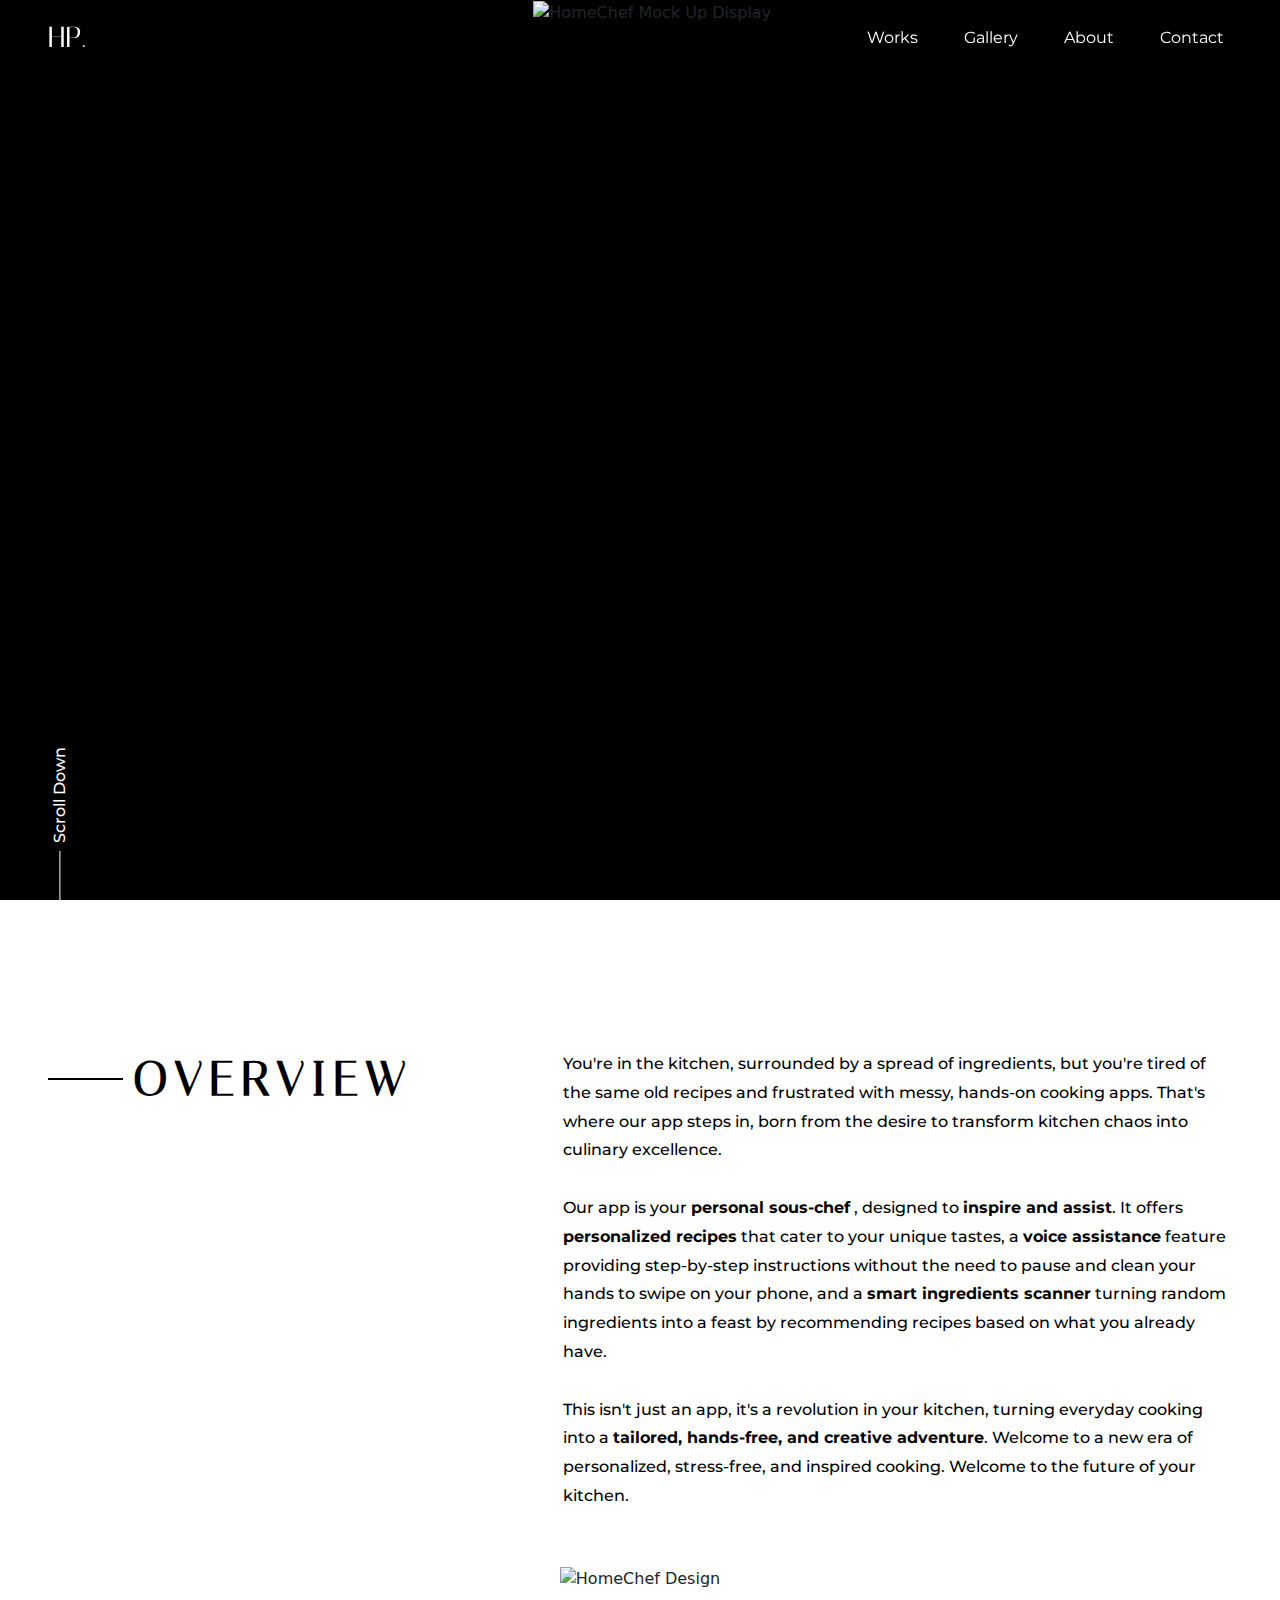
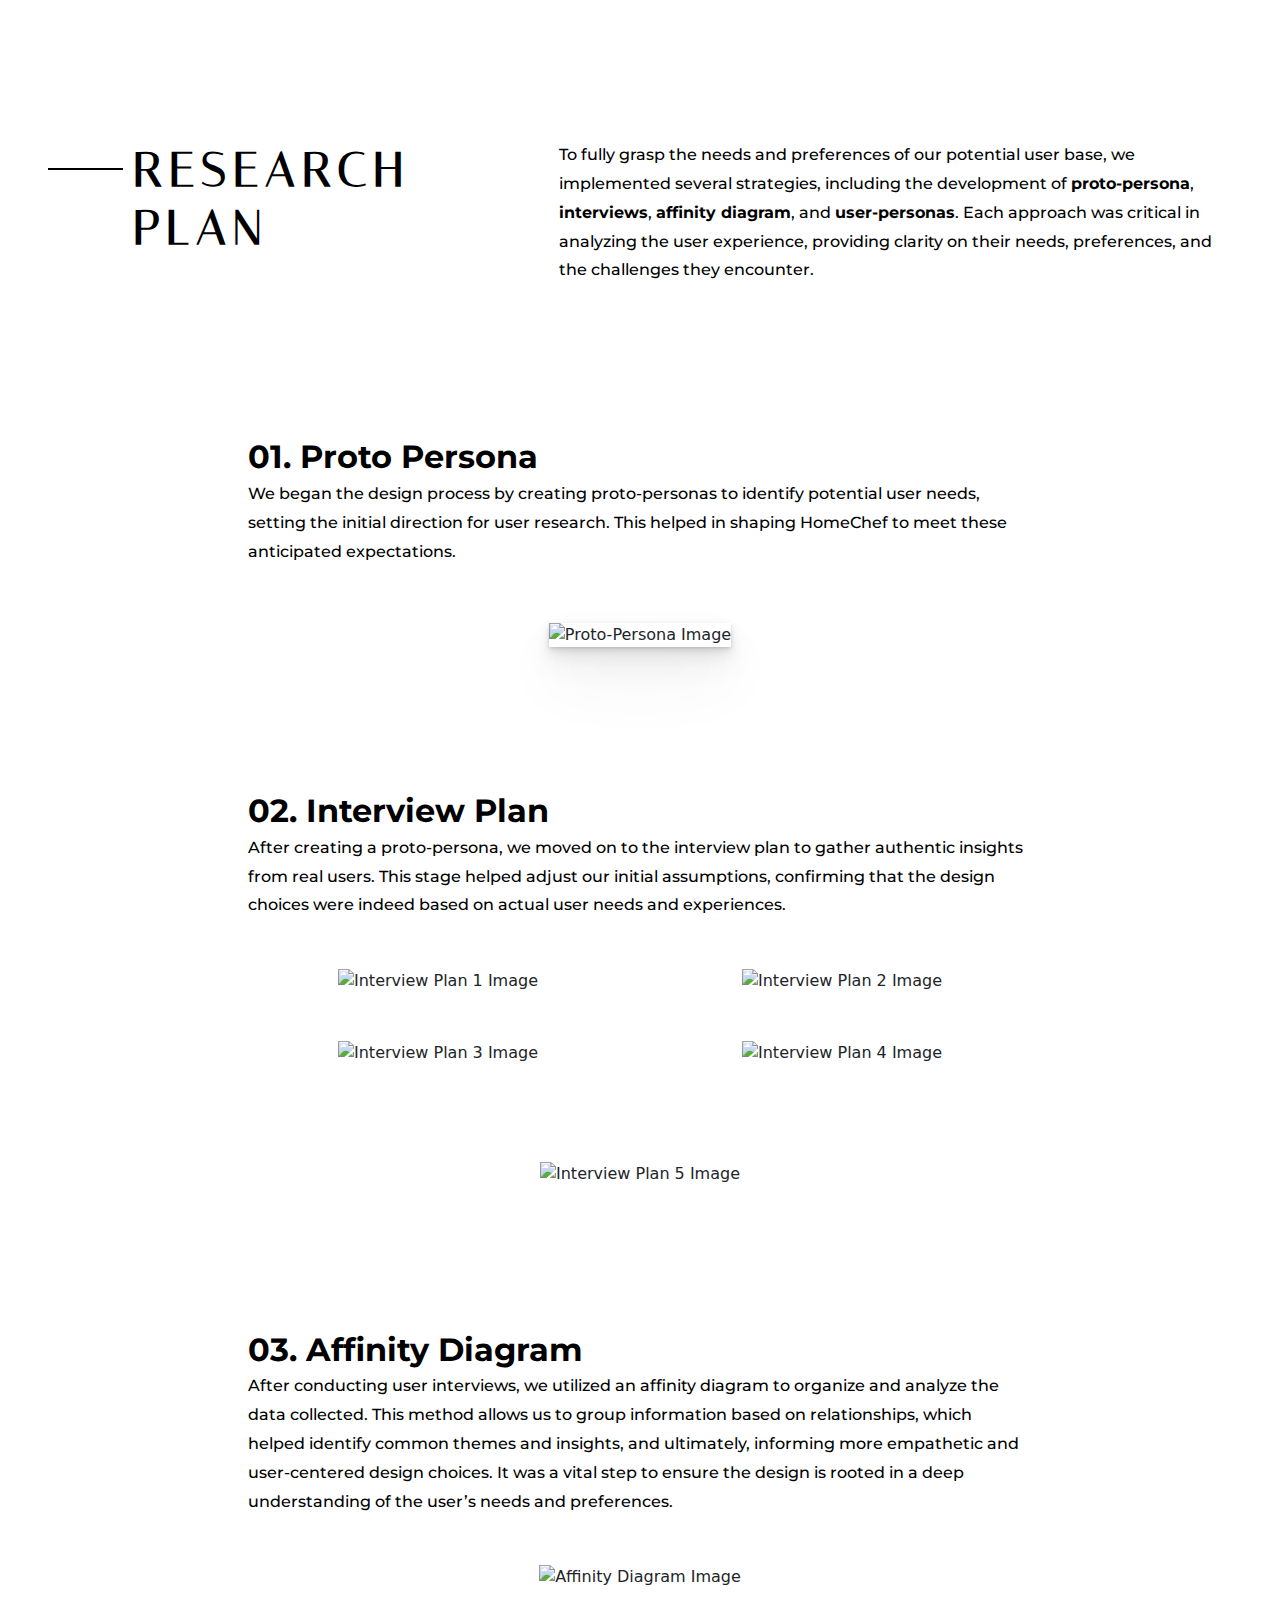
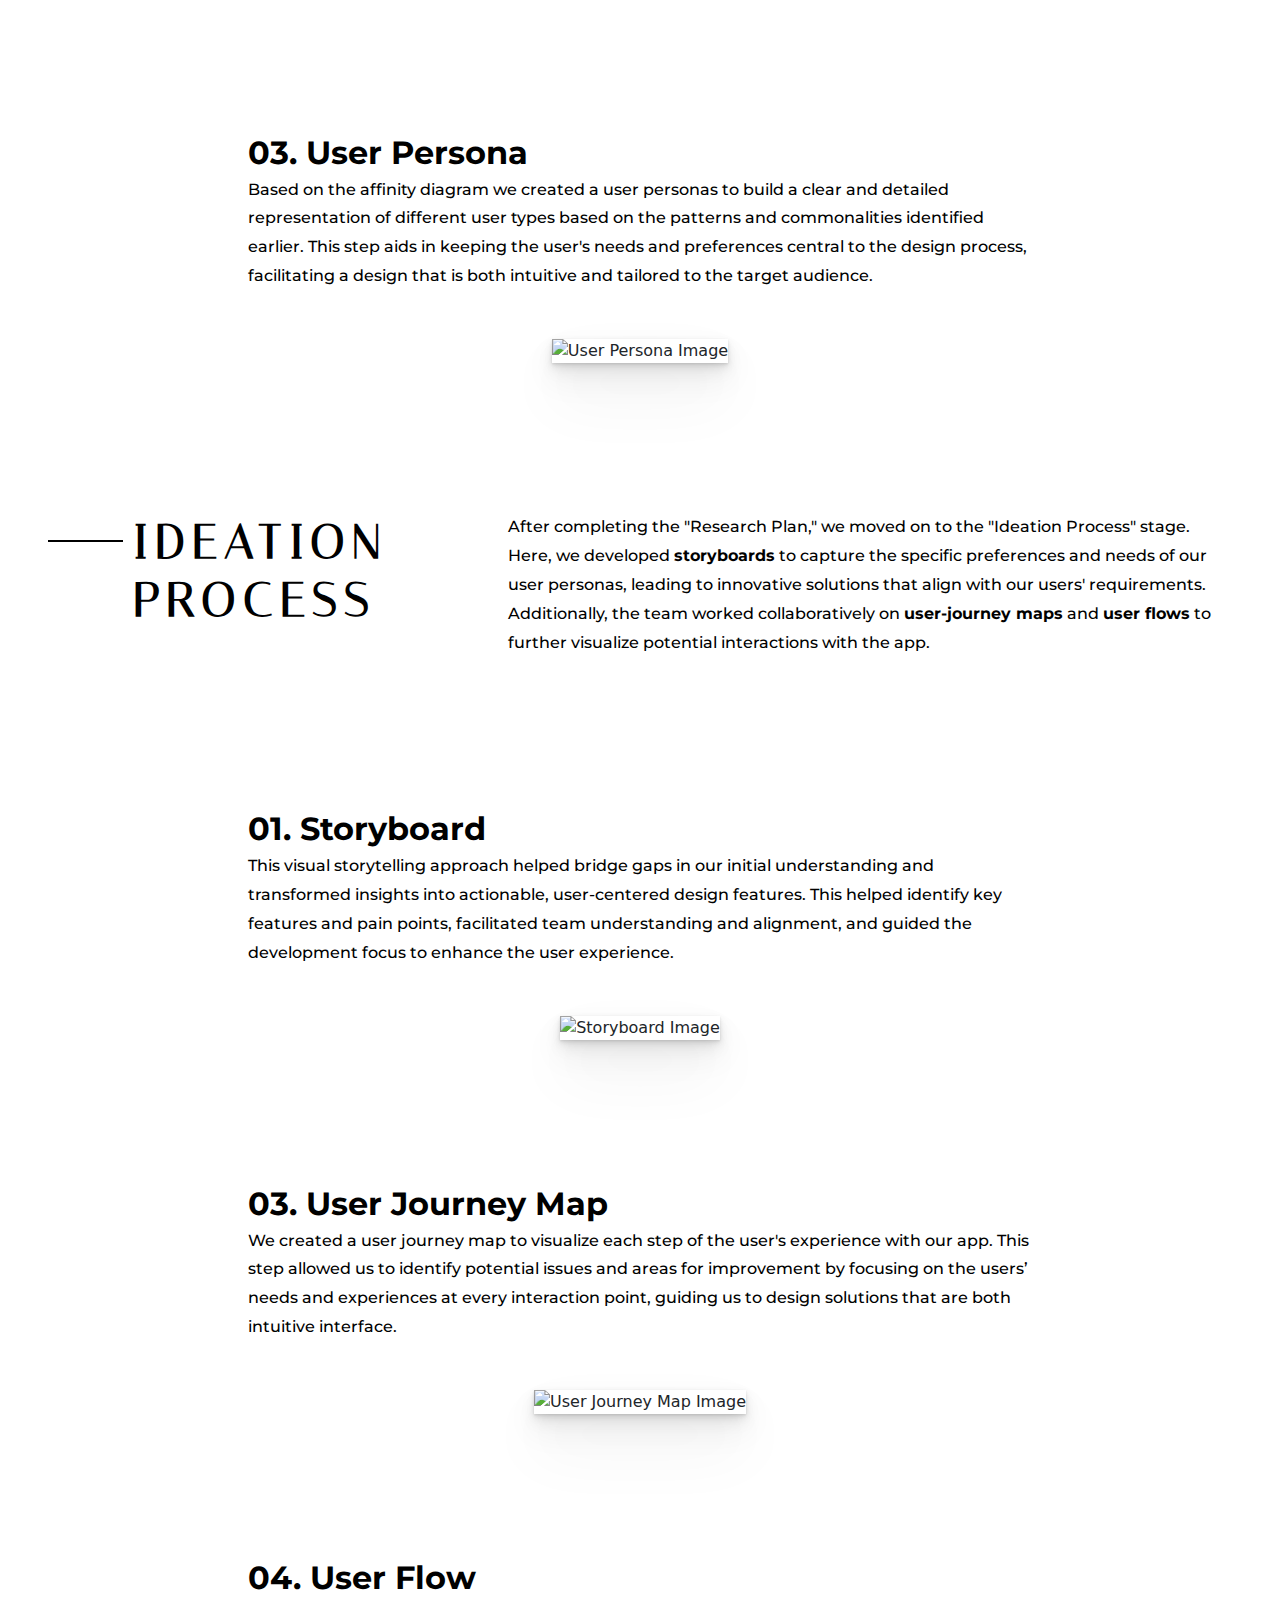
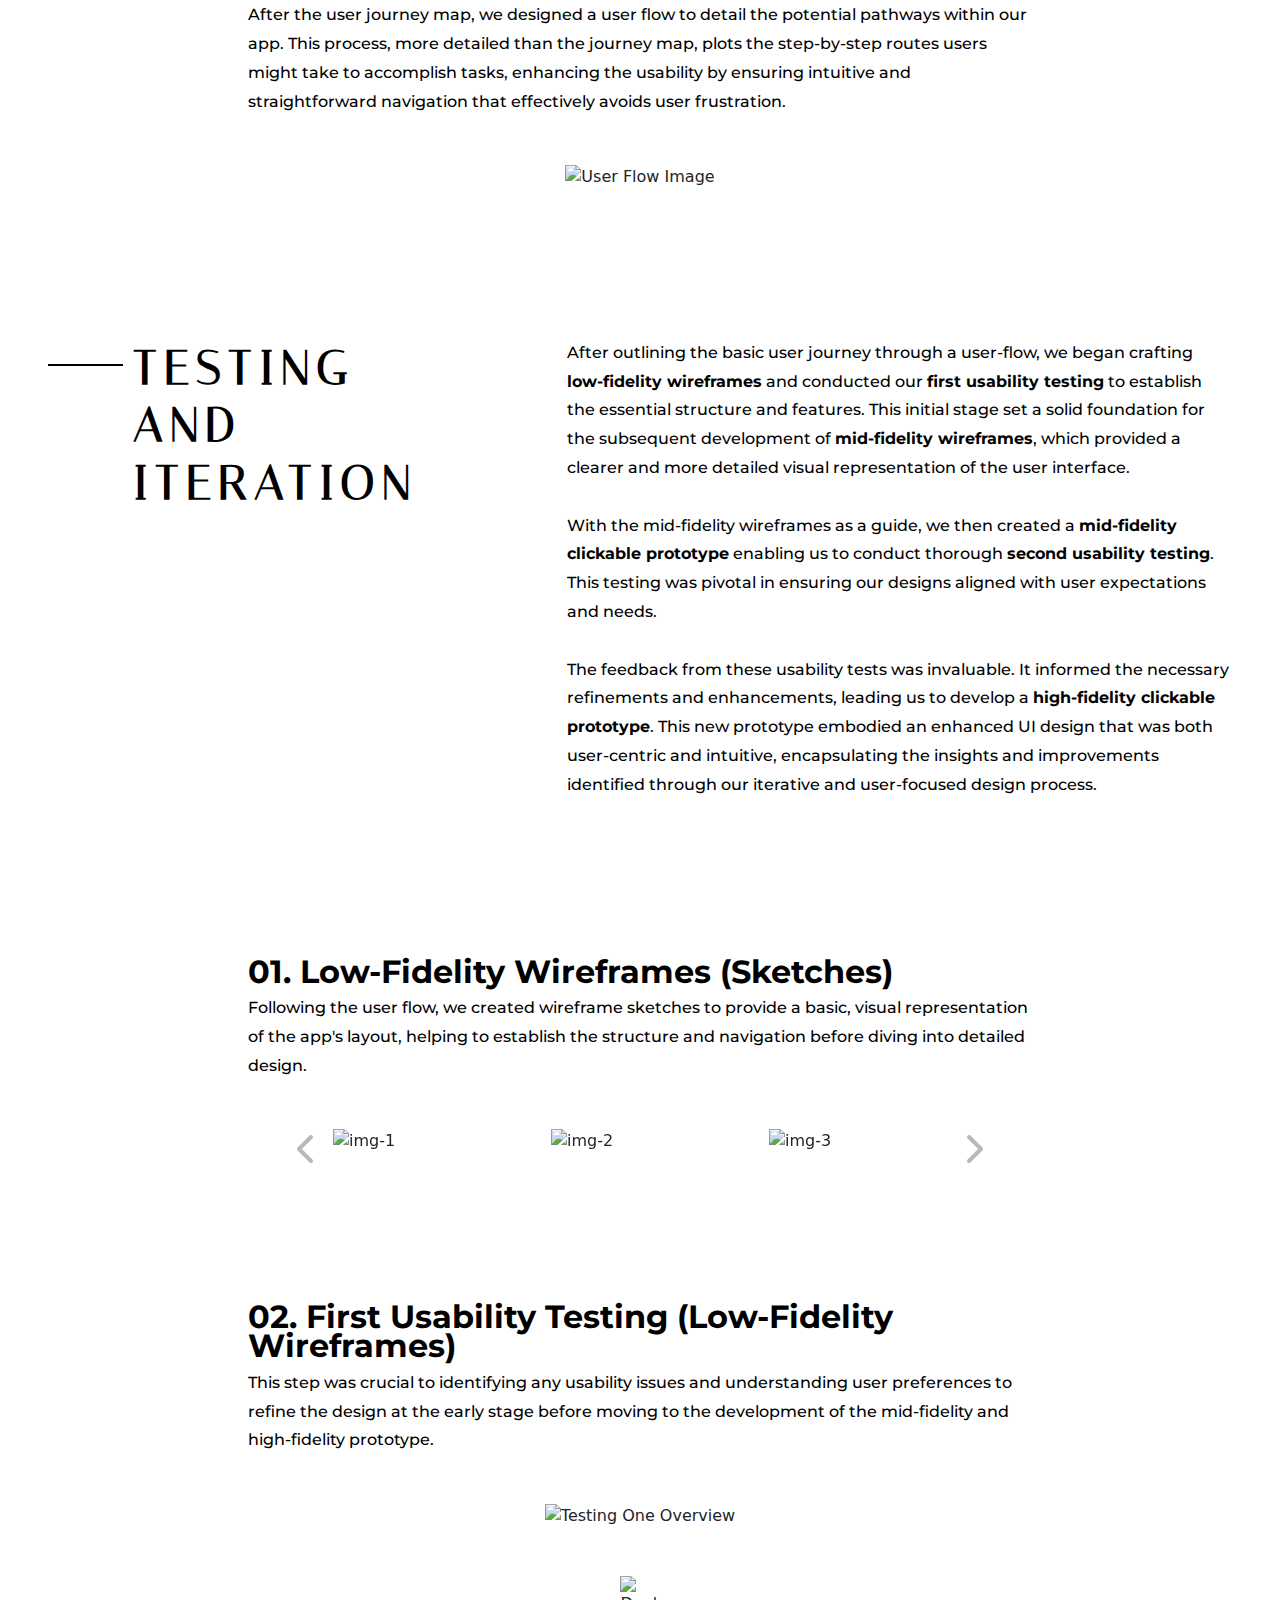
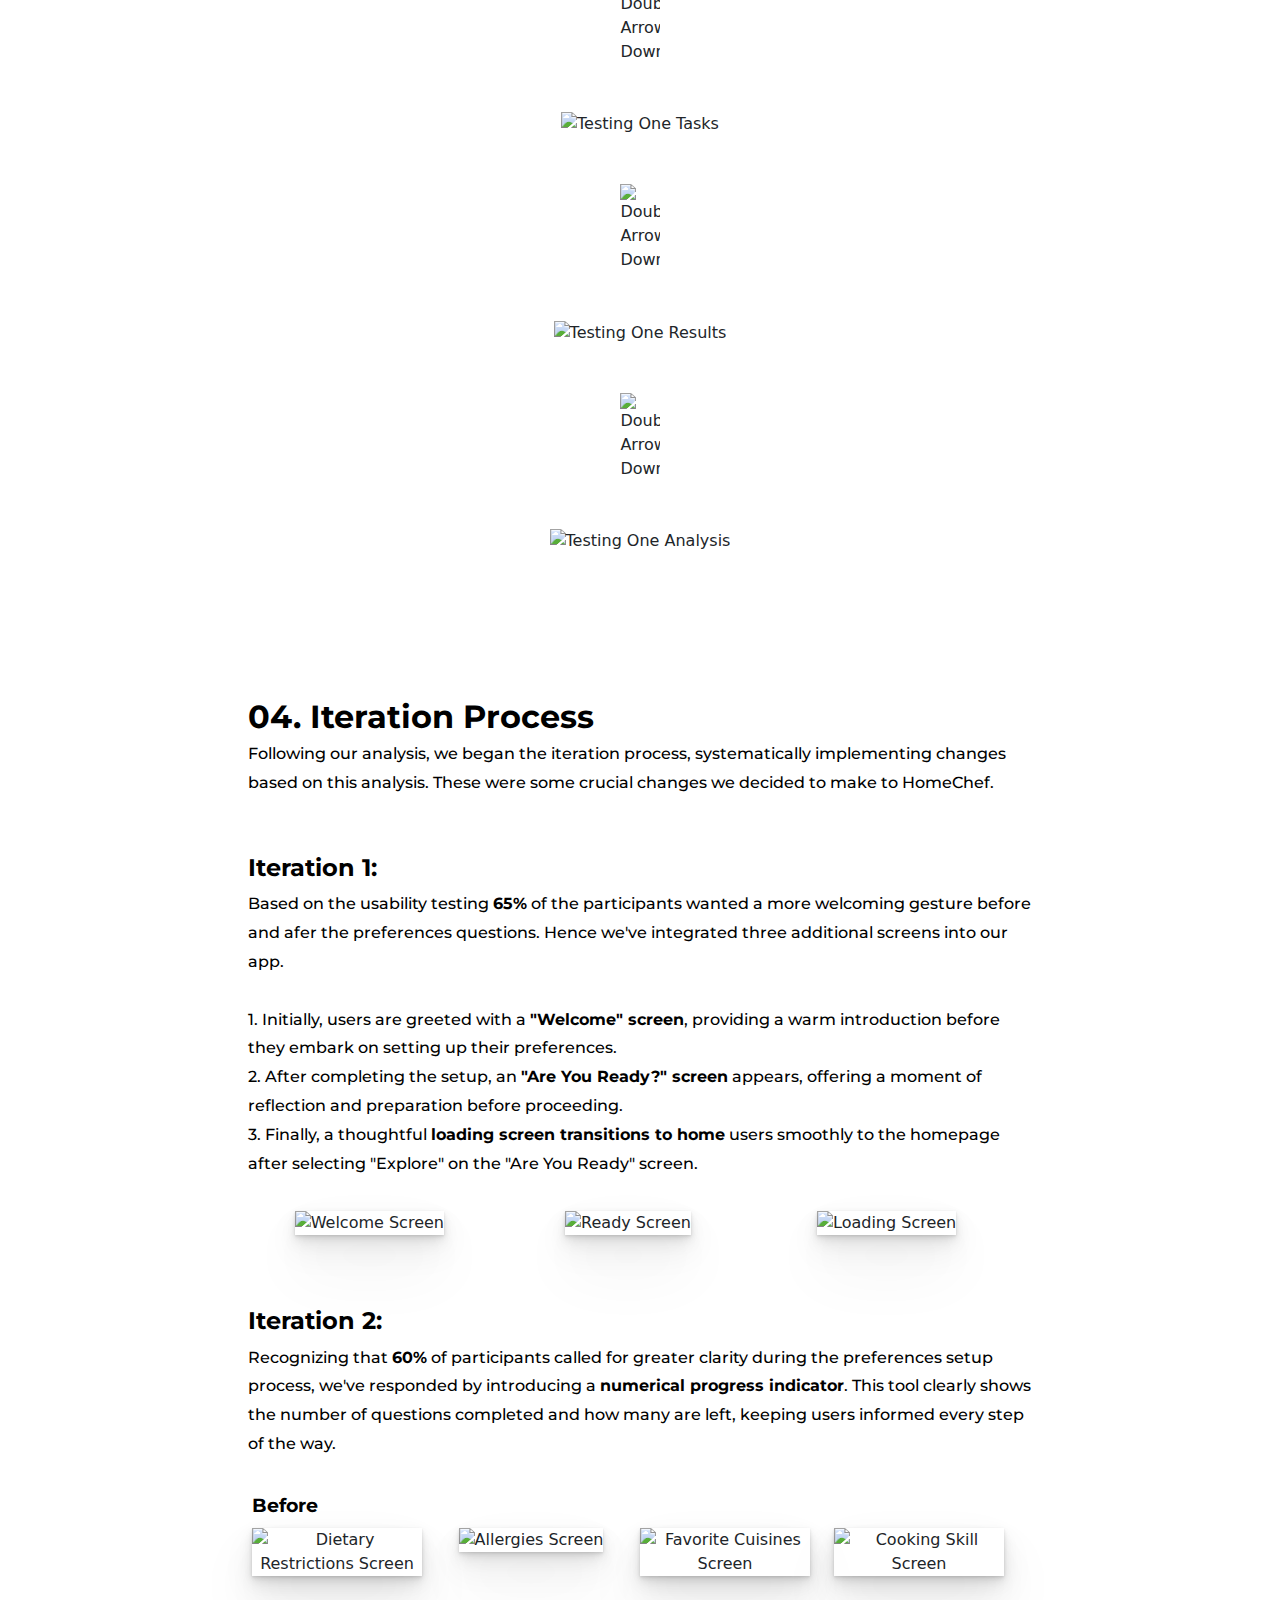
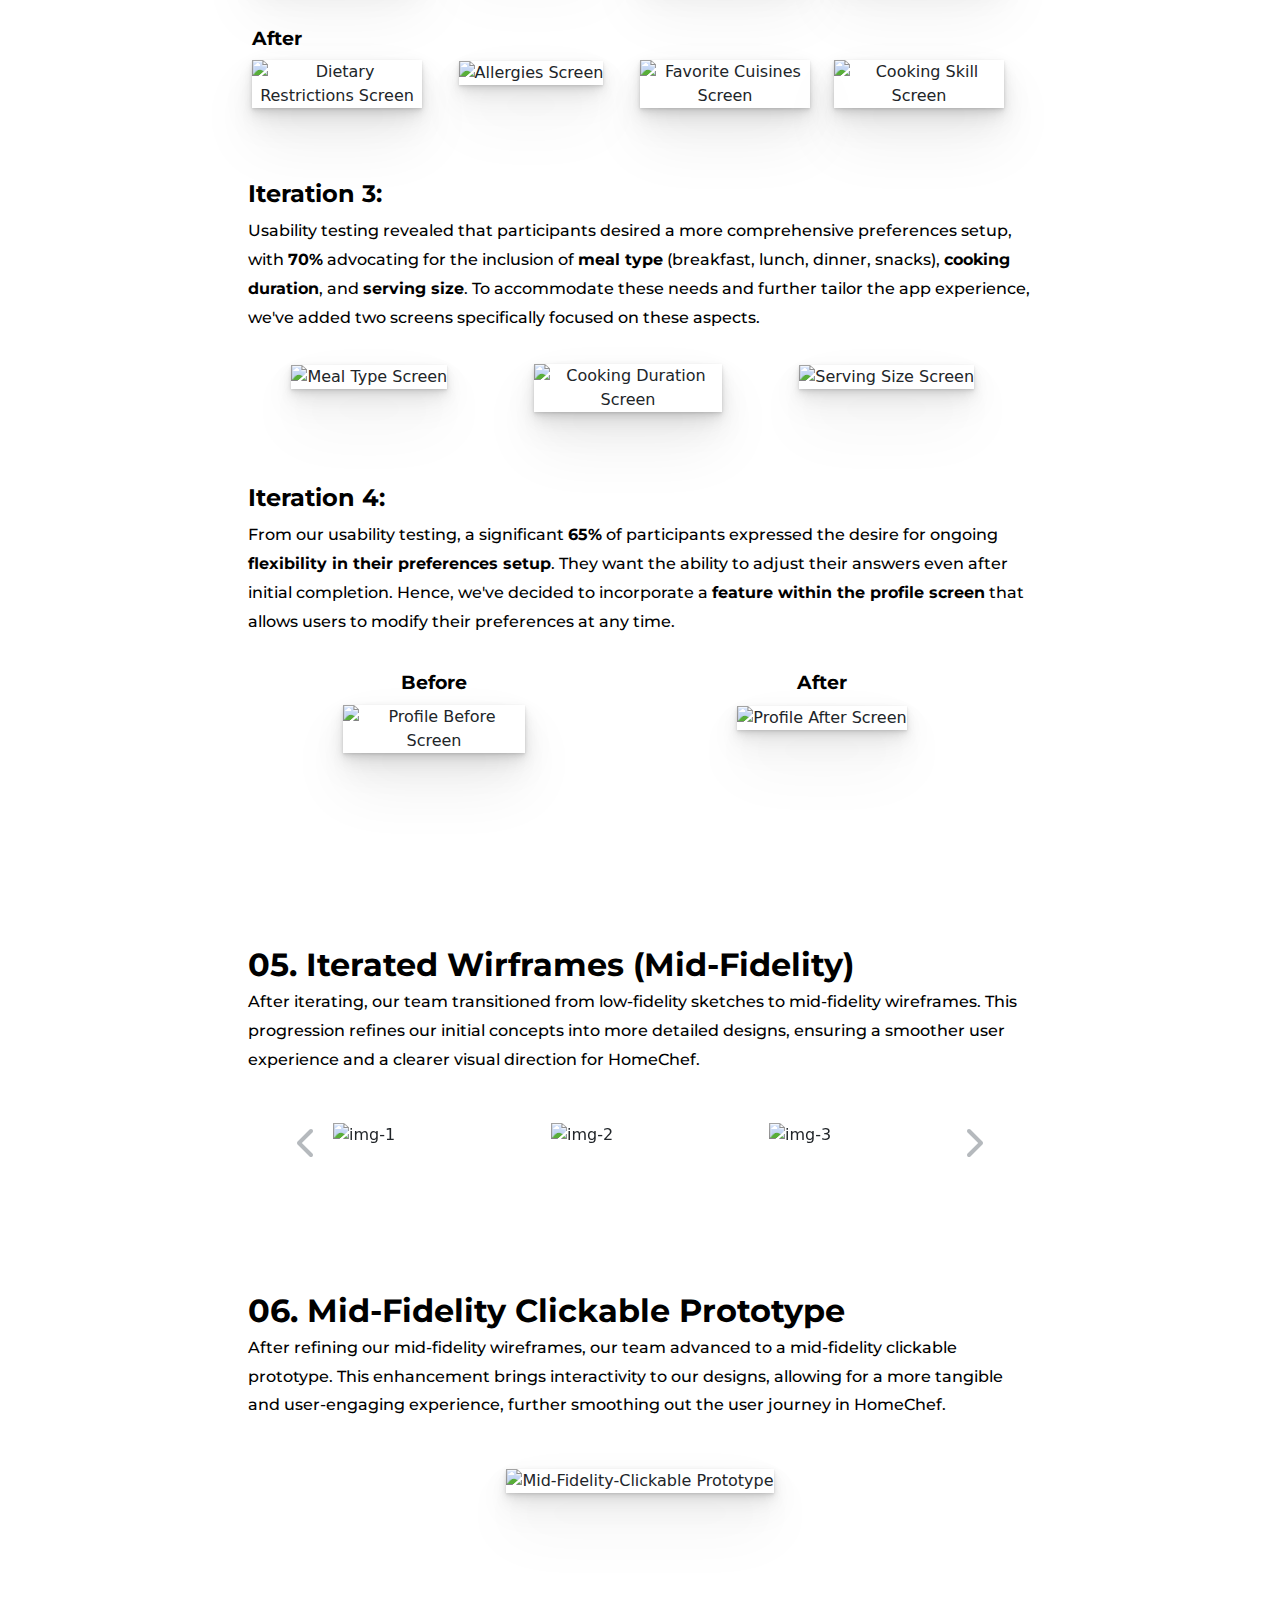
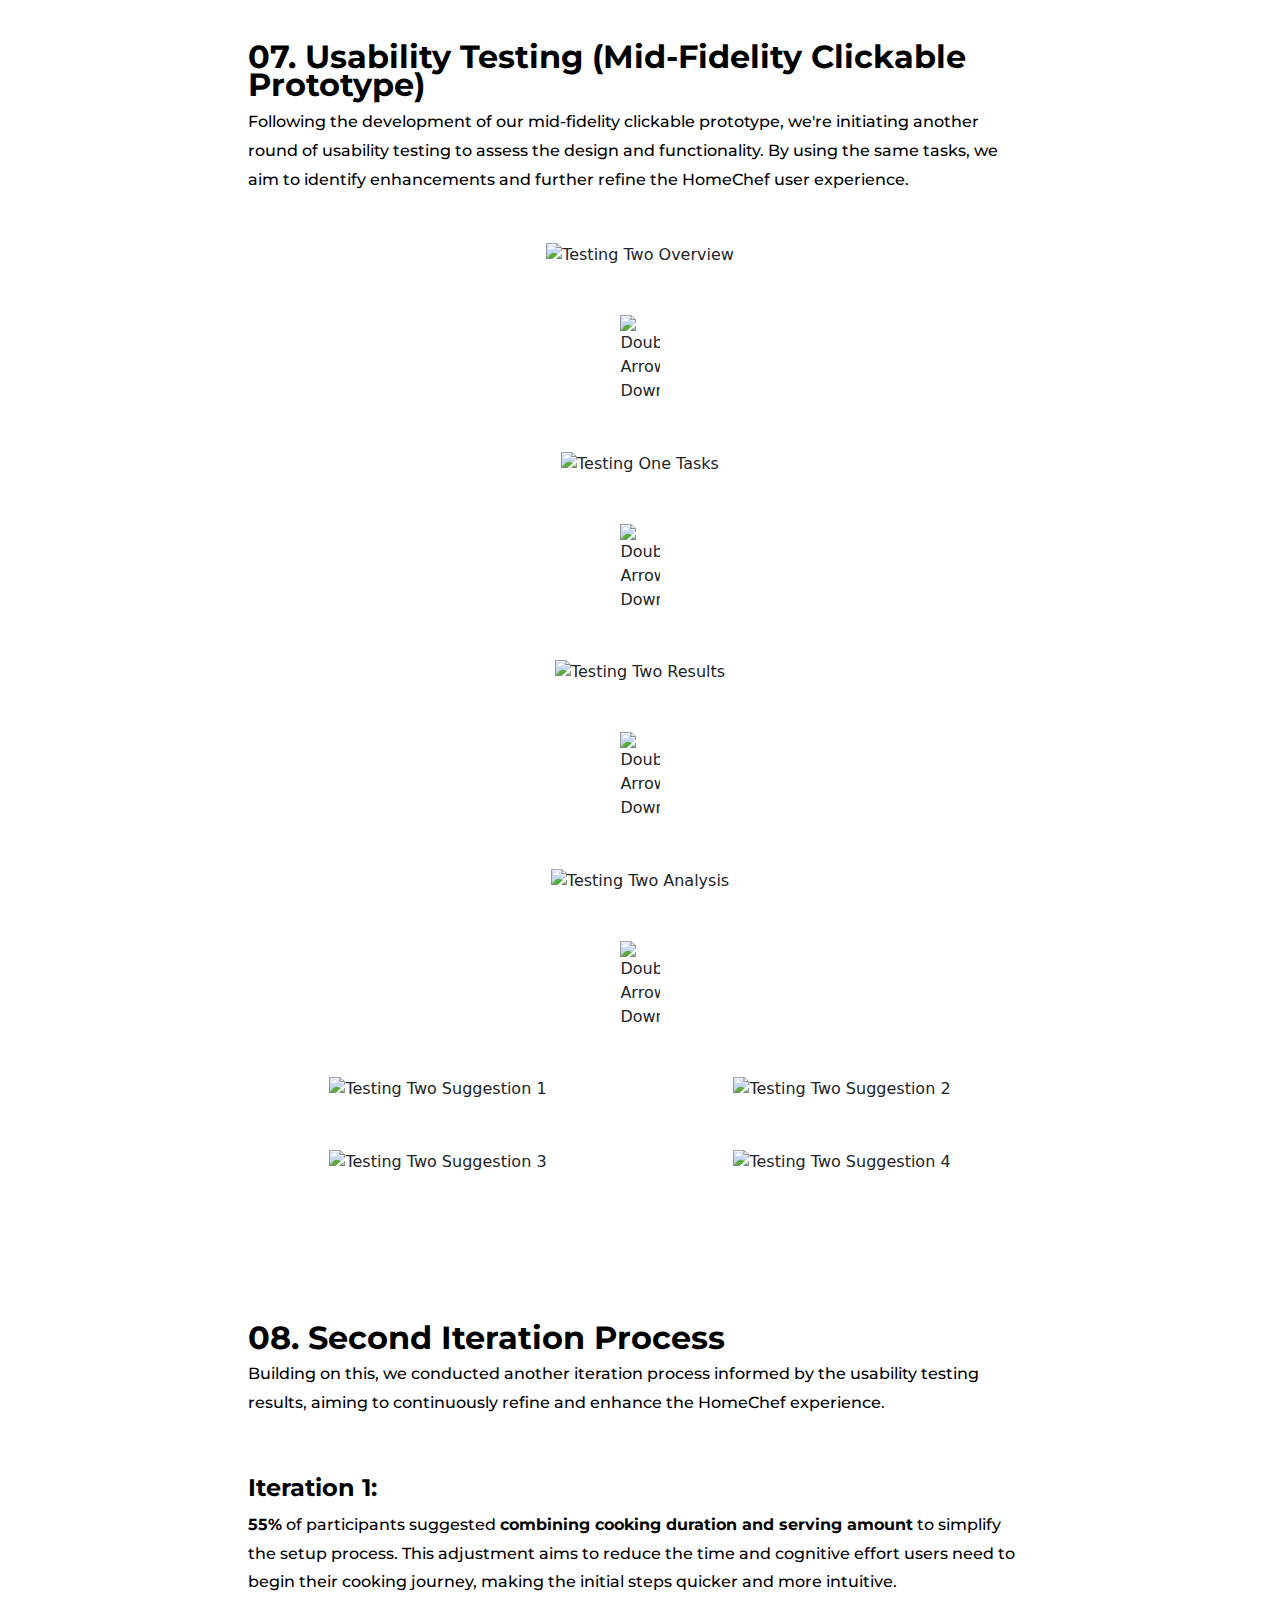
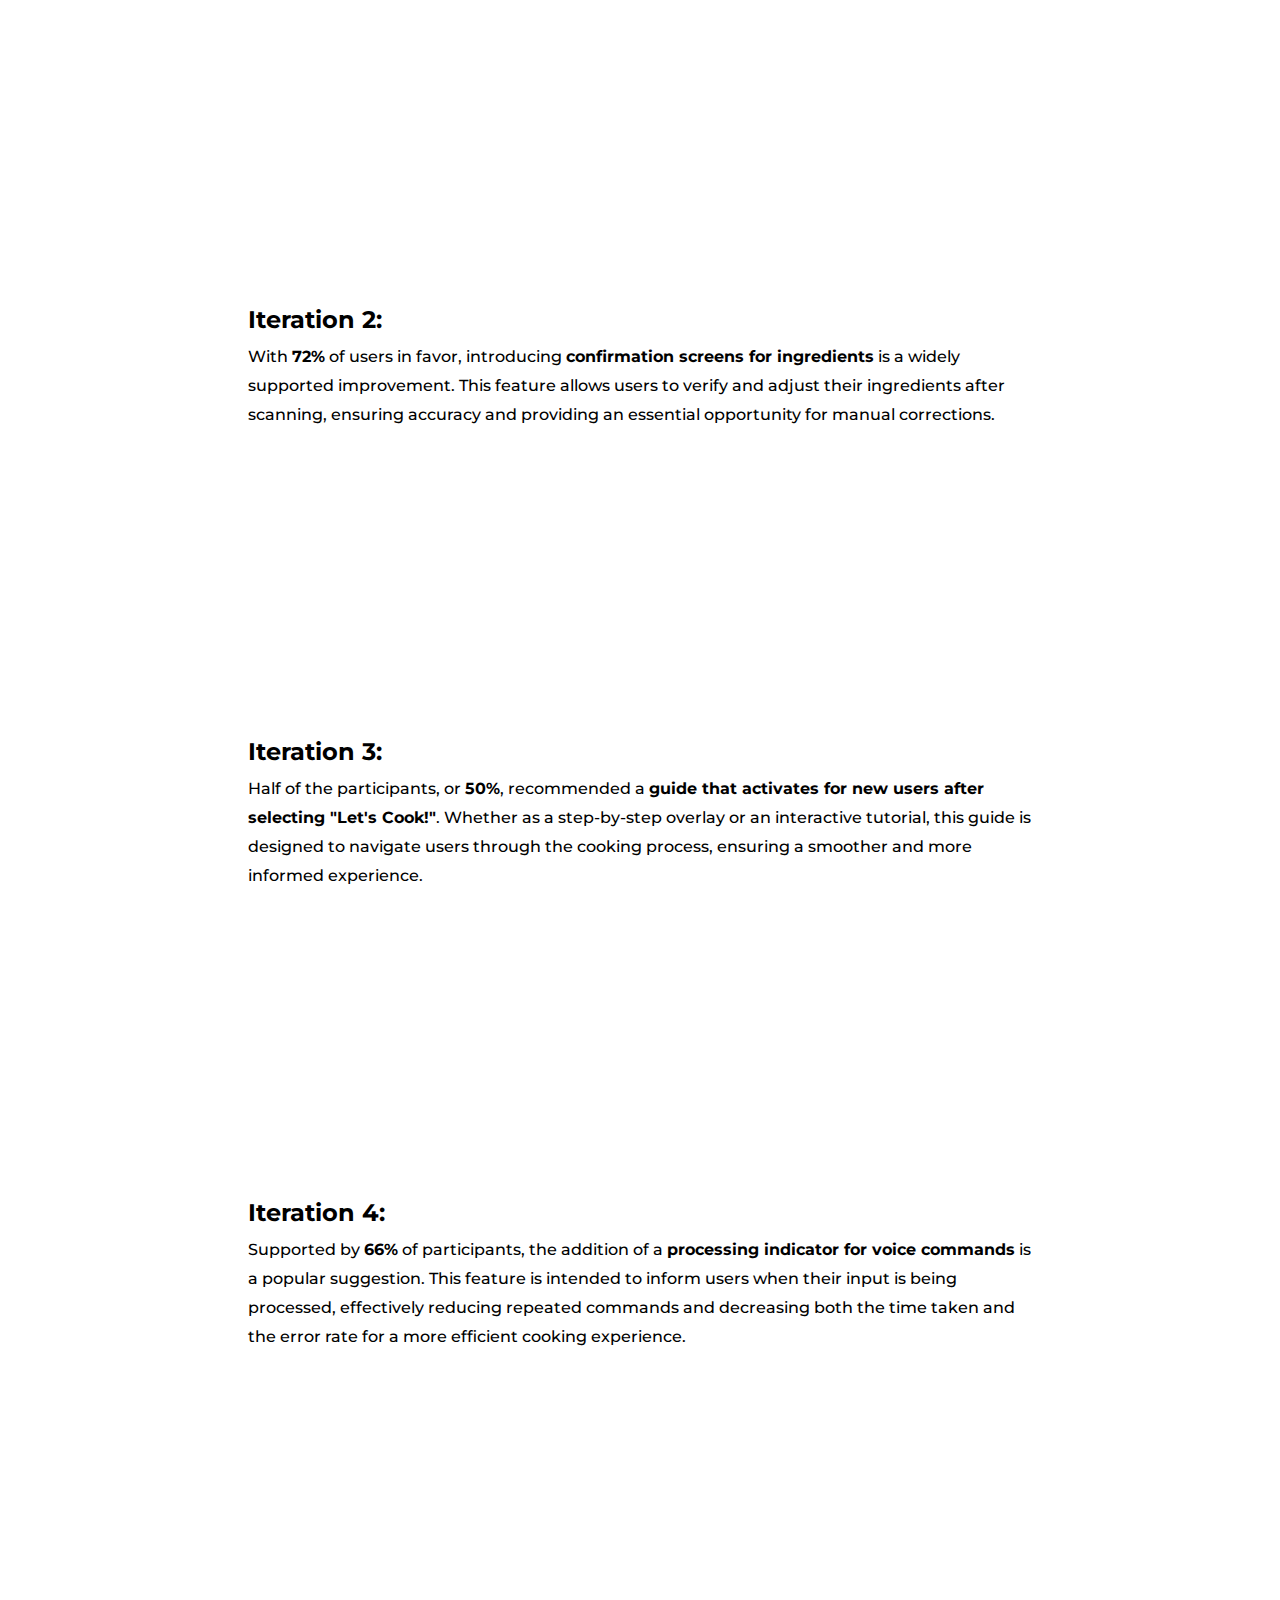
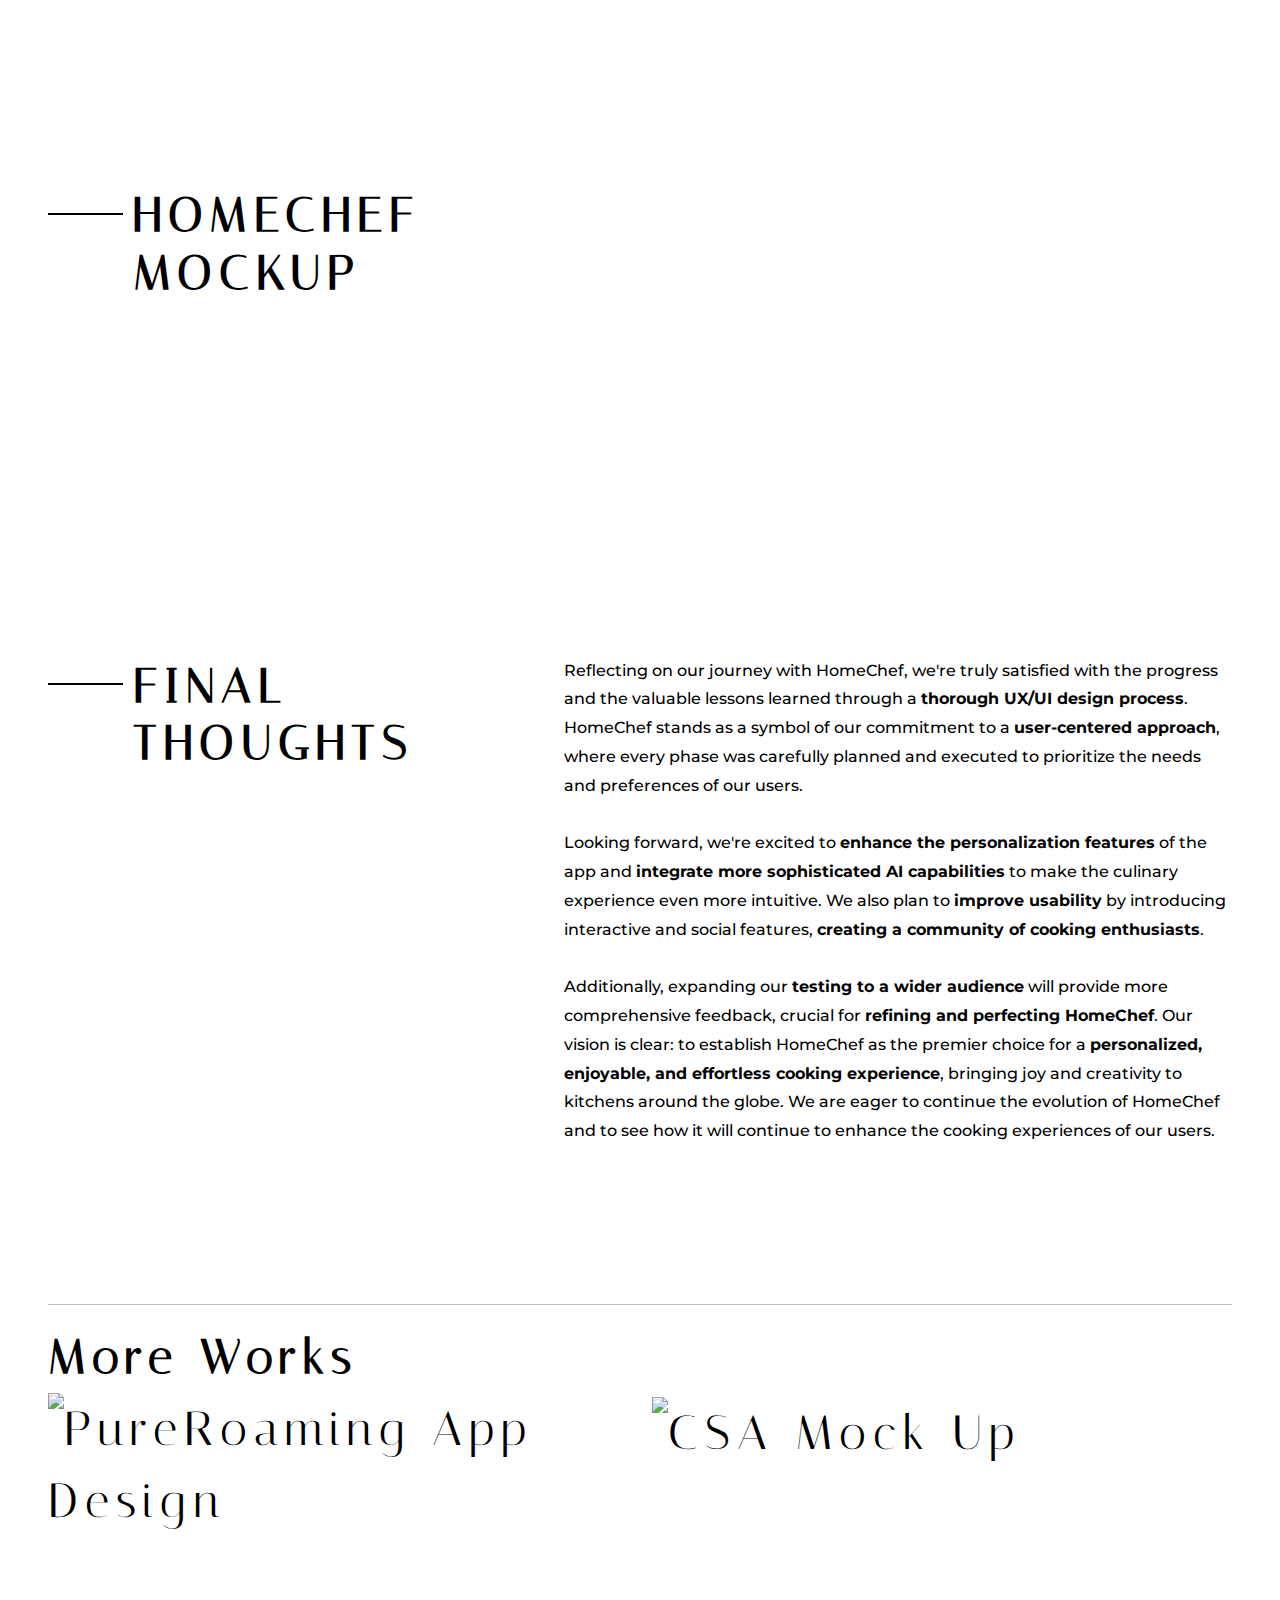
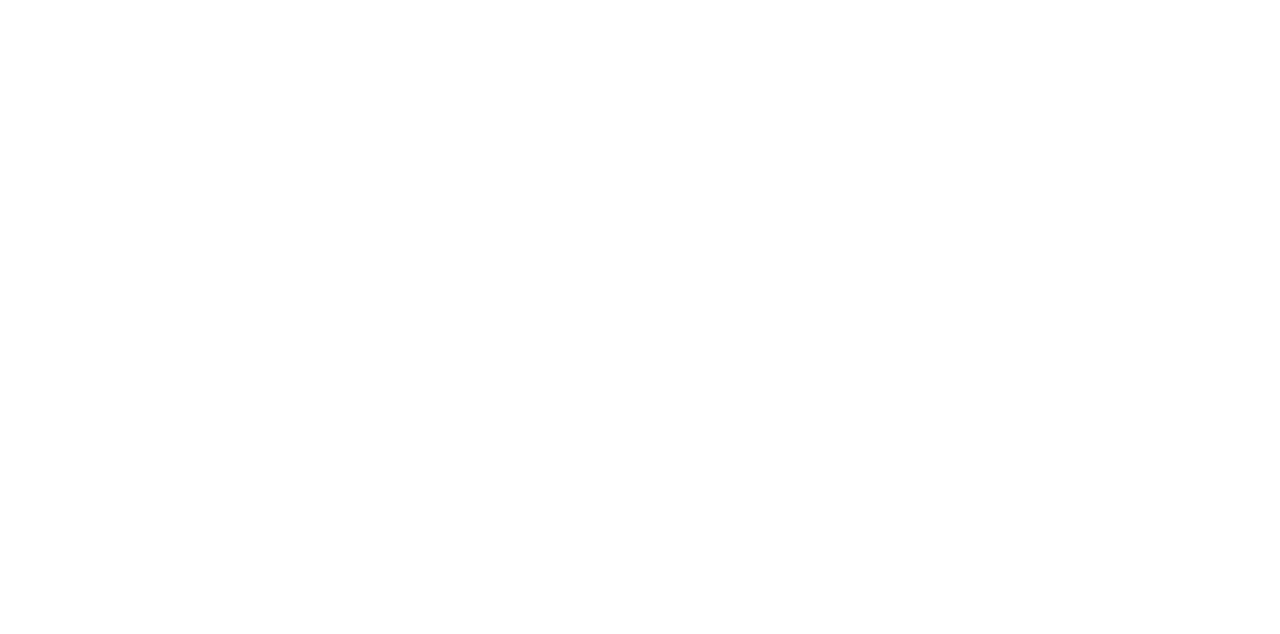
==== commit fba1706c: "title size" ====
--- a/homechef.html
+++ b/homechef.html
@@ -16,7 +16,7 @@
     <script src="js/customHomeChef.js"></script>
 </head>
 <body>
-    
+
     <!-- Top Navigation -->
     <nav class="navbar navbar-expand-lg" id="mainNavbar">
         <div class="container-fluid mt-3 px-5">
@@ -51,7 +51,7 @@
             </div>
         </div>
     </nav>
-    
+
     <div class="main-content">
         <div class="container-fluid vh-100 hero-section">
             <div class="row h-100">
@@ -80,7 +80,7 @@
                 </div>
                 <!-- Right Section -->
                 <div class="right-section col-xs-12 col-sm-6 col-md-7 p-0">
-                    <img src="images/homechef-display.png" alt="HomeChef Mock Up" class="img-fluid h-100 w-100">
+                    <img src="images/homechef-images-new/homechef-display.png" alt="HomeChef Mock Up Display" class="img-fluid h-100 w-100">
                 </div>
             </div>
         </div>
@@ -93,17 +93,26 @@
                         <div class="title-section d-flex align-items-center">
                             <div class="title-line"></div>
                             <h1 class="fw-bold title">OVERVIEW</h1>
-                        </div>`
+                        </div>
                         <div class="explaination-container mb-5">
                             <h2>
-                                Many individuals grapple with finding interesting recipes that align with their food preferences. To solve this, we developed an <span>AI-powered mobile application</span> that creates <span>personalized recipes</span> for users. These recipes are based on the <span>user's dietary preferences</span>, the <span>ingredients they have on hand</span>, and their <span>preferred types of meals</span>. The app also includes features to assist with <span>meal planning</span> and <span>creating grocery lists</span>, making the whole process of meal preparation efficient and enjoyable. <span>Our aim was to make cooking an accessible, personalized, and stress-free experience for all users</span>.
+                                You're in the kitchen, surrounded by a spread of ingredients, but you're tired of the same old recipes
+                                and frustrated with messy, hands-on cooking apps. That's where our app steps in, born from the 
+                                desire to transform kitchen chaos into culinary excellence.<br></br>Our app is your <span>personal sous-chef</span>
+                                , designed to <span>inspire and assist</span>. It offers <span>personalized recipes</span> that cater to your 
+                                unique tastes, a <span>voice assistance</span> feature providing step-by-step instructions without the need to 
+                                pause and clean your hands to swipe on your phone, and a <span>smart ingredients scanner</span> turning random 
+                                ingredients into a feast by recommending recipes based on what you already have. <br></br>This isn't just an app, 
+                                it's a revolution in your kitchen, turning everyday cooking into a <span>tailored, hands-free, and creative 
+                                adventure</span>. Welcome to a new era of personalized, stress-free, and inspired cooking. Welcome to the future 
+                                of your kitchen.
                             </h2>
                         </div>
                     </div>
                 </div>
                 <div class="col-12">
                     <div class="image-container text-center">
-                        <img src="images/homechef-images/homechef-design.png" alt="HomeChef Design" class="img-fluid" style="max-width: 80%;">
+                        <img src="images/homechef-images-new/mockup-display.png" alt="HomeChef Design" class="img-fluid" style="max-width: 80%;">
                     </div>
                 </div>
             </div>
@@ -120,7 +129,10 @@
                         </div>
                         <div class="explaination-container">
                             <h2>
-                                To fully grasp the needs and preferences of our potential user base, we implemented several strategies, including the development of <sapn>proto-personas</sapn> and <span>user-personas</span>, and forming a detailed <span>interview plan</span>. Each approach was critical in <span>analyzing the user experience</span>, providing clarity on their <span>needs</span>, <span>preferences</span>, and the <span>challenges</span> they encounter. <br><br>Guided by this deep understanding, we shaped a design solution that is both <span>user-centric and impactful</span>, aiming to facilitate a <span>smoother, more personalized journey</span> through the realms of recipe discovery and meal planning. The app is designed to take the stress out of meal preparation, making cooking an <span>accessible and enjoyable experience</span> for all users.
+                                To fully grasp the needs and preferences of our potential user base, we implemented several strategies, 
+                                including the development of <span>proto-persona</span>,  <span>interviews</span>, <span>affinity diagram</span>, 
+                                and <span>user-personas</span>. Each approach was critical in analyzing the user experience, providing clarity 
+                                on their needs, preferences, and the challenges they encounter.
                             </h2>
                         </div>
                     </div>
@@ -138,12 +150,13 @@
                 </div>
                 <div class="col-12 mb-5">
                     <div class="description">
-                        <h2>We began the design process by creating proto-personas to identify potential user needs, setting the initial direction for user research. This helped in shaping HomeChef to meet these anticipated expectations.</h2>
-                    </div>
-                </div>
-                <div class="col-12">
-                    <div class="image-container text-center">
-                        <img src="images/homechef-images/proto-persona-display.png" alt="Proto-Persona Image" class="img-fluid image-shadow" style="max-width: 100%;">
+                        <h2>We began the design process by creating proto-personas to identify potential user needs, setting the initial 
+                            direction for user research. This helped in shaping HomeChef to meet these anticipated expectations.</h2>
+                    </div>
+                </div>
+                <div class="col-12">
+                    <div class="image-container text-center">
+                        <img src="images/homechef-images-new/proto-persona-display.png" alt="Proto-Persona Image" class="img-fluid image-shadow" style="max-width: 100%;">
                     </div>
                 </div>
             </div>
@@ -159,37 +172,38 @@
                 </div>
                 <div class="col-12">
                     <div class="description mb-5">
-                        <h2>After creating a proto-persona, we moved on to the interview plan to gather authentic insights from real users. This stage helped adjust our initial assumptions, confirming that the design choices were indeed based on actual user needs and experiences.</h2>
+                        <h2>After creating a proto-persona, we moved on to the interview plan to gather authentic insights from real users. 
+                            This stage helped adjust our initial assumptions, confirming that the design choices were indeed based on actual 
+                            user needs and experiences.</h2>
                     </div>
                 </div>
                 <div class="col-md-6 mb-5">
                     <div class="image-container text-center">
-                        <img src="images/homechef-images/interview-plan-display-one.png" alt="Interview Plan 1 Image" class="img-fluid" style="max-width: 60%;">
+                        <img src="images/homechef-images-new/interview-plan-display-one.png" alt="Interview Plan 1 Image" class="img-fluid" style="max-width: 60%;">
                     </div>
                 </div>
                 <div class="col-md-6 mb-5">
                     <div class="image-container text-center">
-                        <img src="images/homechef-images/interview-plan-display-two.png" alt="Interview Plan 2 Image" class="img-fluid" style="max-width: 60%;">
+                        <img src="images/homechef-images-new/interview-plan-display-two.png" alt="Interview Plan 2 Image" class="img-fluid" style="max-width: 60%;">
                     </div>
                 </div>
                 <div class="col-md-6 mb-5">
                     <div class="image-container text-center">
-                        <img src="images/homechef-images/interview-plan-display-three.png" alt="Interview Plan 3 Image" class="img-fluid" style="max-width: 60%;">
+                        <img src="images/homechef-images-new/interview-plan-display-three.png" alt="Interview Plan 3 Image" class="img-fluid" style="max-width: 60%;">
                     </div>
                 </div>
                 <div class="col-md-6 mb-5">
                     <div class="image-container text-center">
-                        <img src="images/homechef-images/interview-plan-display-four.png" alt="Interview Plan 4 Image" class="img-fluid" style="max-width: 60%;">
-                    </div>
-                </div>
-                <div class="col-md-6 offset-md-3">
-                    <div class="image-container text-center">
-                        <img src="images/homechef-images/interview-plan-display-five.png" alt="Interview Plan 5 Image" class="img-fluid" style="max-width: 60%;">
-                    </div>
-                </div>
-            </div>
-        </div>
-
+                        <img src="images/homechef-images-new/interview-plan-display-four.png" alt="Interview Plan 4 Image" class="img-fluid" style="max-width: 60%;">
+                    </div>
+                </div>
+                <div class="col-md-6 offset-md-3 mt-5">
+                    <div class="image-container text-center">
+                        <img src="images/homechef-images-new/interview-plan-display-five.png" alt="Interview Plan 5 Image" class="img-fluid" style="max-width: 60%;">
+                    </div>
+                </div>
+            </div>
+        </div>
 
         <!-- Affinity Diagram -->
         <div class="container-fluid px-5 affinity-diagram-section">
@@ -201,17 +215,20 @@
                 </div>
                 <div class="col-12">
                     <div class="description mb-5">
-                        <h2>After conducting user interviews, we utilized an affinity diagram to organize and analyze the data collected. This method allows us to group information based on relationships, which helped identify common themes and insights, and ultimately, informing more empathetic and user-centered design choices. It was a vital step to ensure the design is rooted in a deep understanding of the user’s needs and preferences.</h2>
-                    </div>
-                </div>
-                <div class="col-12">
-                    <div class="image-container text-center">
-                        <img src="images/homechef-images/affinity-diagram-display.png" alt="Affinity Diagram Image" class="img-fluid" style="max-width: 100%;">
-                    </div>
-                </div>
-            </div>
-        </div>
-        
+                        <h2>After conducting user interviews, we utilized an affinity diagram to organize and analyze the data collected. 
+                            This method allows us to group information based on relationships, which helped identify common themes and insights, 
+                            and ultimately, informing more empathetic and user-centered design choices. It was a vital step to ensure the design 
+                            is rooted in a deep understanding of the user’s needs and preferences.</h2>
+                    </div>
+                </div>
+                <div class="col-12">
+                    <div class="image-container text-center">
+                        <img src="images/homechef-images-new/affinity-diagram.jpg" alt="Affinity Diagram Image" class="img-fluid" style="max-width: 100%;">
+                    </div>
+                </div>
+            </div>
+        </div>
+
         <!-- User Persona -->
         <div class="container-fluid px-5 user-persona-section">
             <div class="row">
@@ -222,12 +239,15 @@
                 </div>
                 <div class="col-12">
                     <div class="description mb-5">
-                        <h2>Based on the affinity diagram we created a user personas to build a clear and detailed representation of different user types based on the patterns and commonalities identified earlier. This step aids in keeping the user's needs and preferences central to the design process, facilitating a design that is both intuitive and tailored to the target audience.</h2>
-                    </div>
-                </div>
-                <div class="col-12">
-                    <div class="image-container text-center">
-                        <img src="images/homechef-images/user-persona-display.png" alt="User Persona Image" class="img-fluid image-shadow" style="max-width: 100%;">
+                        <h2>Based on the affinity diagram we created a user personas to build a clear and detailed representation of different 
+                            user types based on the patterns and commonalities identified earlier. This step aids in keeping the user's needs 
+                            and preferences central to the design process, facilitating a design that is both intuitive and tailored to the 
+                            target audience.</h2>
+                    </div>
+                </div>
+                <div class="col-12">
+                    <div class="image-container text-center">
+                        <img src="images/homechef-images-new/user-persona.png" alt="User Persona Image" class="img-fluid image-shadow" style="max-width: 100%;">
                     </div>
                 </div>
             </div>
@@ -244,7 +264,11 @@
                         </div>
                         <div class="explaination-container">
                             <h2>
-                                After the "Research Plan," we progressed to the "Ideation Process" stage, where we used the <span>"I like, I wish, What if" method</span> to pinpoint specific user preferences and desires, sparking innovative solutions aligned with user needs. This process bridges gaps in initial understandings and translates persona insights into actionable, user-centered design solutions.Furthermore, the team collaboratively utilized <span>user-journey maps</span> and <span>user flows</span> to visualize potential user interactions with the app.
+                                After completing the "Research Plan," we moved on to the "Ideation Process" stage. Here, we developed 
+                                <span>storyboards</span> to capture the specific preferences and needs of our user personas, leading to 
+                                innovative solutions that align with our users' requirements. Additionally, the team worked collaboratively 
+                                on <span>user-journey maps</span> and <span>user flows</span> to further visualize potential interactions with 
+                                the app.
                             </h2>
                         </div>
                     </div>
@@ -252,45 +276,30 @@
             </div>
         </div>
         
-        <!-- I Like, I Wish, What If -->
-        <div class="container-fluid px-5 featured-prioritization-matrix-section">
-            <div class="row">
-                <div class="col-12">
-                    <div class="title-inner">
-                        <h1>01. "I Like, I Wish, What If" Method</h1>
+        <!-- Storyboard -->
+        <div class="container-fluid px-5 storyboard-section">
+            <div class="row">
+                <div class="col-12">
+                    <div class="title-inner">
+                        <h1>01. Storyboard</h1>
                     </div>
                 </div>
                 <div class="col-12">
                     <div class="description mb-5">
-                        <h2>After developing a user personas, "I like, I wish, What if" reflections are crucial for refining these the persona, identifying what users appreciate, areas for improvement, and exploring potential innovations. We also categorize these them to ensures a comprehensive understanding and targeted approach in enhancing user experience.</h2>
-                    </div>
-                </div>
-                <div class="col-12">
-                    <div class="image-container text-center">
-                        <img src="images/homechef-images/like-wish-if-display.png" alt="I Like, I Wish, What If Image" class="img-fluid image-shadow" style="max-width: 100%;">
-                    </div>
-                </div>
-            </div>
-            <div class="row like-wish-if-categorize">
-                <div class="col-md-4 my-4">
-                    <img src="images/homechef-images/time-display.png" alt="Time Image" class="img-fluid">
-                </div>
-                <div class="col-md-4 my-4">
-                    <img src="images/homechef-images/ai-convenience-display.png" alt="AI/Convenience Image" class="img-fluid">
-                </div>
-                <div class="col-md-4 my-4">
-                    <img src="images/homechef-images/budget-display.png" alt="Budget Image" class="img-fluid">
-                </div>
-                <div class="col-md-4 offset-md-2 mb-4">
-                    <img src="images/homechef-images/organization-display.png" alt="Organization Image" class="img-fluid">
-                </div>
-                <div class="col-md-4">
-                    <img src="images/homechef-images/health-display.png" alt="Health and Nutrition Image" class="img-fluid">
-                </div>
-            </div>
-        </div>
-
-        <!-- Journey Map Section -->
+                        <h2>This visual storytelling approach helped bridge gaps in our initial understanding and transformed insights into 
+                            actionable, user-centered design features. This helped identify key features and pain points, facilitated team 
+                            understanding and alignment, and guided the development focus to enhance the user experience.</h2>
+                    </div>
+                </div>
+                <div class="col-12">
+                    <div class="image-container text-center">
+                        <img src="images/homechef-images-new/storyboard.png" alt="Storyboard Image" class="img-fluid image-shadow" style="max-width: 100%;">
+                    </div>
+                </div>
+            </div>
+        </div>
+
+        <!-- Journey Map -->
         <div class="container-fluid px-5 user-journey-map-section">
             <div class="row">
                 <div class="col-12">
@@ -300,18 +309,20 @@
                 </div>
                 <div class="col-12">
                     <div class="description mb-5">
-                        <h2>We created a user journey map to visualize each step of the user's experience with our app. This step allowed us to identify potential issues and areas for improvement by focusing on the users’ needs and experiences at every interaction point, guiding us to design solutions that are both intuitive interface.</h2>
-                    </div>
-                </div>
-                <div class="col-12">
-                    <div class="image-container text-center">
-                        <img src="images/homechef-images/user-journey-map-display.png" alt="User Journey Map Image" class="img-fluid image-shadow" style="max-width: 100%;">
-                    </div>
-                </div>
-            </div>
-        </div>
-
-        <!-- User Flow Section -->
+                        <h2>We created a user journey map to visualize each step of the user's experience with our app. This step allowed us to 
+                            identify potential issues and areas for improvement by focusing on the users’ needs and experiences at every 
+                            interaction point, guiding us to design solutions that are both intuitive interface.</h2>
+                    </div>
+                </div>
+                <div class="col-12">
+                    <div class="image-container text-center">
+                        <img src="images/homechef-images-new/user-journey-map.png" alt="User Journey Map Image" class="img-fluid image-shadow" style="max-width: 100%;">
+                    </div>
+                </div>
+            </div>
+        </div>
+
+        <!-- User Flow -->
         <div class="container-fluid px-5 user-flow-section">
             <div class="row">
                 <div class="col-12">
@@ -321,26 +332,58 @@
                 </div>
                 <div class="col-12">
                     <div class="description mb-5">
-                        <h2>After the user journey map, we designed a user flow to detail the potential pathways within our app. This process, more detailed than the journey map, plots the step-by-step routes users might take to accomplish tasks, enhancing the usability by ensuring intuitive and straightforward navigation that effectively avoids user frustration.</h2>
-                    </div>
-                </div>
-                <div class="col-12">
-                    <div class="image-container text-center">
-                        <img src="images/homechef-images/user-flow-display.png" alt="User Flow Image" class="img-fluid image-shadow" style="max-width: 100%;">
-                    </div>
-                </div>
-            </div>
-        </div>
-
-        <!-- Wireframes Section -->
+                        <h2>After the user journey map, we designed a user flow to detail the potential pathways within our app. This process, 
+                            more detailed than the journey map, plots the step-by-step routes users might take to accomplish tasks, enhancing 
+                            the usability by ensuring intuitive and straightforward navigation that effectively avoids user frustration.</h2>
+                    </div>
+                </div>
+                <div class="col-12">
+                    <div class="image-container text-center">
+                        <img src="images/homechef-images-new/user-flow.png" alt="User Flow Image" style="max-width: 50%;">
+                    </div>
+                </div>
+            </div>
+        </div>
+
+        <!-- Testing and Iteration Section -->
+        <div class="container-fluid px-5 testing-and-iteration-section">
+            <div class="row">
+                <div class="col-12">
+                    <div class="d-flex align-items-start title-container-flex">
+                        <div class="title-section d-flex align-items-center">
+                            <div class="title-line"></div>
+                            <h1 class="fw-bold title">TESTING<br>AND<br>ITERATION</h1>
+                        </div>
+                        <div class="explaination-container">
+                            <h2>
+                                After outlining the basic user journey through a user-flow, we began crafting 
+                                <span>low-fidelity wireframes</span> and conducted our <span>first usability testing</span> to establish the 
+                                essential structure and features. This initial stage set a solid foundation for the subsequent development of 
+                                <span>mid-fidelity wireframes</span>, which provided a clearer and more detailed visual representation of the 
+                                user interface.<br><br>With the mid-fidelity wireframes as a guide, we then created a 
+                                <span>mid-fidelity clickable prototype</span> enabling us to conduct thorough 
+                                <span>second usability testing</span>. This testing was pivotal in ensuring our designs aligned with user 
+                                expectations and needs.<br><br>The feedback from these usability tests was invaluable. It informed the necessary 
+                                refinements and enhancements, leading us to develop a <span>high-fidelity clickable prototype</span>. 
+                                This new prototype embodied an enhanced UI design that was both user-centric and intuitive, encapsulating the 
+                                insights and improvements identified through our iterative and user-focused design process.
+                            </h2>
+                        </div>
+                    </div>
+                </div>
+            </div>
+        </div>
+
+        <!-- Wireframes Sketches Section --> 
         <div class="container-fluid px-5 wireframes-section">
             <div class="row">
                 <div class="col-12 inner-container">
                     <div class="title-inner">
-                        <h1>05. Wireframes</h1>
+                        <h1>01. Low-Fidelity Wireframes (Sketches)</h1>
                     </div>
                     <div class="description mb-5">
-                        <h2>Following the user flow, we created wireframe sketches to provide a basic, visual representation of the app's layout, helping to establish the structure and navigation before diving into detailed design. It acts as a blueprint, facilitating discussion and refinement, and serving as a reference point in the development process to ensure a cohesive and intuitive design.</h2>
+                        <h2>Following the user flow, we created wireframe sketches to provide a basic, visual representation of the app's 
+                            layout, helping to establish the structure and navigation before diving into detailed design.</h2>
                     </div>
 
                     <!-- Bootstrap Carousel -->
@@ -349,130 +392,117 @@
                             <div class="carousel-item active">
                                 <div class="row justify-content-center">
                                     <div class="col-md-3 mx-2">
-                                        <img src="images/homechef-images/wireframes-low/splash_Screen.png" class="d-block w-100" alt="Splash Screen Wireframe">
-                                    </div>
-                                    <div class="col-md-3 mx-2">
-                                        <img src="images/homechef-images/wireframes-low/onboarding_1.png" class="d-block w-100" alt="Onboarding 1 Screen Wireframe">
-                                    </div>
-                                    <div class="col-md-3 mx-2">
-                                        <img src="images/homechef-images/wireframes-low/onboarding_2.png" class="d-block w-100" alt="Onboarding 2 Screen Wireframe">
-                                    </div>
-                                </div>
-                            </div>
-                            <div class="carousel-item">
-                                <div class="row justify-content-center">
-                                    <div class="col-md-3 mx-2">
-                                        <img src="images/homechef-images/wireframes-low/login_Sign_Up.png" class="d-block w-100" alt="Login and Sign Up Screen Wireframe">
-                                    </div>
-                                    <div class="col-md-3 mx-2">
-                                        <img src="images/homechef-images/wireframes-low/login.png" class="d-block w-100" alt="Login Screen Wireframe">
-                                    </div>
-                                    <div class="col-md-3 mx-2">
-                                        <img src="images/homechef-images/wireframes-low/create_Account.png" class="d-block w-100" alt="Create Account Screen Wireframe">
-                                    </div>
-                                </div>
-                            </div>
-                            <div class="carousel-item">
-                                <div class="row justify-content-center">
-                                    <div class="col-md-3 mx-2">
-                                        <img src="images/homechef-images/wireframes-low/google_Sign_Up.png" class="d-block w-100" alt="Google Sign Up Screen Wireframe">
-                                    </div>
-                                    <div class="col-md-3 mx-2">
-                                        <img src="images/homechef-images/wireframes-low/facebook_Sign_Up.png" class="d-block w-100" alt="Facebook Sign Up Screen Wireframe">
-                                    </div>
-                                    <div class="col-md-3 mx-2">
-                                        <img src="images/homechef-images/wireframes-low/verification.png" class="d-block w-100" alt="Verification Screen Wireframe">
-                                    </div>
-                                </div>
-                            </div>
-                            <div class="carousel-item">
-                                <div class="row justify-content-center">
-                                    <div class="col-md-3 mx-2">
-                                        <img src="images/homechef-images/wireframes-low/reset_Password.png" class="d-block w-100" alt="Reset Password Screen Wireframe">
-                                    </div>
-                                    <div class="col-md-3 mx-2">
-                                        <img src="images/homechef-images/wireframes-low/location_Access.png" class="d-block w-100" alt="Location Access Screen Wireframe">
-                                    </div>
-                                    <div class="col-md-3 mx-2">
-                                        <img src="images/homechef-images/wireframes-low/nutrition_Onboarding_1.png" class="d-block w-100" alt="Nurtition 1 Screen Wireframe">
-                                    </div>
-                                </div>
-                            </div>
-                            <div class="carousel-item">
-                                <div class="row justify-content-center">
-                                    <div class="col-md-3 mx-2">
-                                        <img src="images/homechef-images/wireframes-low/nutrition_Onboarding_2.png" class="d-block w-100" alt="Nurtition 2 Screen Wireframe">
-                                    </div>
-                                    <div class="col-md-3 mx-2">
-                                        <img src="images/homechef-images/wireframes-low/nutrition_Onboarding_3.png" class="d-block w-100" alt="Nurtition 3 Screen Wireframe">
-                                    </div>
-                                    <div class="col-md-3 mx-2">
-                                        <img src="images/homechef-images/wireframes-low/calories_Intake.png" class="d-block w-100" alt="Calories Intake Screen Wireframe">
-                                    </div>
-                                </div>
-                            </div>
-                            <div class="carousel-item">
-                                <div class="row justify-content-center">
-                                    <div class="col-md-3 mx-2">
-                                        <img src="images/homechef-images/wireframes-low/calories_Count_Allergies.png" class="d-block w-100" alt="Calories Count Allergies Screen Wireframe">
-                                    </div>
-                                    <div class="col-md-3 mx-2">
-                                        <img src="images/homechef-images/wireframes-low/more_Health_Tips.png" class="d-block w-100" alt="More Health Screen Wireframe">
-                                    </div>
-                                    <div class="col-md-3 mx-2">
-                                        <img src="images/homechef-images/wireframes-low/sync_With_Health_Kit.png" class="d-block w-100" alt="Sync Health Kit Screen Wireframe">
-                                    </div>
-                                </div>
-                            </div>
-                            <div class="carousel-item">
-                                <div class="row justify-content-center">
-                                    <div class="col-md-3 mx-2">
-                                        <img src="images/homechef-images/wireframes-low/water_Intake_1.png" class="d-block w-100" alt="Water Intake 1 Screen Wireframe">
-                                    </div>
-                                    <div class="col-md-3 mx-2">
-                                        <img src="images/homechef-images/wireframes-low/water_Intake_2.png" class="d-block w-100" alt="Water Intake 2 Screen Wireframe">
-                                    </div>
-                                    <div class="col-md-3 mx-2">
-                                        <img src="images/homechef-images/wireframes-low/home_Screen.png" class="d-block w-100" alt="Home Screen Wireframe">
-                                    </div>
-                                </div>
-                            </div>
-                            <div class="carousel-item">
-                                <div class="row justify-content-center">
-                                    <div class="col-md-3 mx-2">
-                                        <img src="images/homechef-images/wireframes-low/calories_Count_Allergies.png" class="d-block w-100" alt="Calories Count Allergies Screen Wireframe">
-                                    </div>
-                                    <div class="col-md-3 mx-2">
-                                        <img src="images/homechef-images/wireframes-low/search.png" class="d-block w-100" alt="Search Screen Wireframe">
-                                    </div>
-                                    <div class="col-md-3 mx-2">
-                                        <img src="images/homechef-images/wireframes-low/whats_In_Kitchen_1.png" class="d-block w-100" alt="What's In The Kitchen 1 Screen Wireframe">
-                                    </div>
-                                </div>
-                            </div>
-                            <div class="carousel-item">
-                                <div class="row justify-content-center">
-                                    <div class="col-md-3 mx-2">
-                                        <img src="images/homechef-images/wireframes-low/whats_In_Kitch_2.png" class="d-block w-100" alt="What's In The Kitchen 2 Screen Wireframe">
-                                    </div>
-                                    <div class="col-md-3 mx-2">
-                                        <img src="images/homechef-images/wireframes-low/recipe.png" class="d-block w-100" alt="Recipe Screen Wireframe">
-                                    </div>
-                                    <div class="col-md-3 mx-2">
-                                        <img src="images/homechef-images/wireframes-low/recipe_Search.png" class="d-block w-100" alt="Recipe Search Screen Wireframe">
-                                    </div>
-                                </div>
-                            </div>
-                            <div class="carousel-item">
-                                <div class="row justify-content-center">
-                                    <div class="col-md-3 mx-2">
-                                        <img src="images/homechef-images/wireframes-low/week_Meal_Plan.png" class="d-block w-100" alt="Week Meal Plan Screen Wireframe">
-                                    </div>
-                                    <div class="col-md-3 mx-2">
-                                        <img src="images/homechef-images/wireframes-low/saved_Recipes.png" class="d-block w-100" alt="Saved Recipe Screen Wireframe">
-                                    </div>
-                                    <div class="col-md-3 mx-2">
-                                        <img src="images/homechef-images/wireframes-low/grocery_List.png" class="d-block w-100" alt="Grocery List Screen Wireframe">
+                                        <img class="image-item" src="images/homechef-images-new/homechef-low-fidelity/splash-screen.png" alt="img-1" class="img-fluid" style="max-width: 100%;"/>
+                                    </div>
+                                    <div class="col-md-3 mx-2">
+                                        <img class="image-item" src="images/homechef-images-new/homechef-low-fidelity/onboarding-1-screen.png" alt="img-2" class="img-fluid" style="max-width: 100%;"/>
+                                    </div>
+                                    <div class="col-md-3 mx-2">
+                                        <img class="image-item" src="images/homechef-images-new/homechef-low-fidelity/onboarding-2-screen.png" alt="img-3" class="img-fluid" style="max-width: 100%;"/>
+                                    </div>
+                                </div>
+                            </div>
+                            <div class="carousel-item">
+                                <div class="row justify-content-center">
+                                    <div class="col-md-3 mx-2">
+                                        <img class="image-item" src="images/homechef-images-new/homechef-low-fidelity/onboarding-3-screen.png" alt="img-4" class="img-fluid" style="max-width: 100%;"/>
+                                    </div>
+                                    <div class="col-md-3 mx-2">
+                                        <img class="image-item" src="images/homechef-images-new/homechef-low-fidelity/login-screen.png" alt="img-5" class="img-fluid" style="max-width: 100%;"/>
+                                    </div>
+                                    <div class="col-md-3 mx-2">
+                                        <img class="image-item" src="images/homechef-images-new/homechef-low-fidelity/signup-screen.png" alt="img-6" class="img-fluid" style="max-width: 100%;"/>
+                                    </div>
+                                </div>
+                            </div>
+                            <div class="carousel-item">
+                                <div class="row justify-content-center">
+                                    <div class="col-md-3 mx-2">
+                                        <img class="image-item" src="images/homechef-images-new/homechef-low-fidelity/dietary-restriction-screen.png" alt="img-7" class="img-fluid" style="max-width: 100%;"/>
+                                    </div>
+                                    <div class="col-md-3 mx-2">
+                                        <img class="image-item" src="images/homechef-images-new/homechef-low-fidelity/dietary-restriction-continue-screen.png" alt="img-8" class="img-fluid" style="max-width: 100%;"/>
+                                    </div>
+                                    <div class="col-md-3 mx-2">
+                                        <img class="image-item" src="images/homechef-images-new/homechef-low-fidelity/allergies-screen.png" alt="img-9" class="img-fluid" style="max-width: 100%;"/>
+                                    </div>
+                                </div>
+                            </div>
+                            <div class="carousel-item">
+                                <div class="row justify-content-center">
+                                    <div class="col-md-3 mx-2">
+                                        <img class="image-item" src="images/homechef-images-new/homechef-low-fidelity/allergies-continue-screen.png" alt="img-10" class="img-fluid" style="max-width: 100%;"/>
+                                    </div>
+                                    <div class="col-md-3 mx-2">
+                                        <img class="image-item" src="images/homechef-images-new/homechef-low-fidelity/fav-cuisine-screen.png" alt="img-11" class="img-fluid" style="max-width: 100%;"/>
+                                    </div>
+                                    <div class="col-md-3 mx-2">
+                                        <img class="image-item" src="images/homechef-images-new/homechef-low-fidelity/fav-cuisine-continue-screen.png" alt="img-12" class="img-fluid" style="max-width: 100%;"/>
+                                    </div>
+                                </div>
+                            </div>
+                            <div class="carousel-item">
+                                <div class="row justify-content-center">
+                                    <div class="col-md-3 mx-2">
+                                        <img class="image-item" src="images/homechef-images-new/homechef-low-fidelity/cooking-skill-screen.png" alt="img-13" class="img-fluid" style="max-width: 100%;"/>
+                                    </div>
+                                    <div class="col-md-3 mx-2">
+                                        <img class="image-item" src="images/homechef-images-new/homechef-low-fidelity/cooking-skill-continue-screen.png" alt="img-14" class="img-fluid" style="max-width: 100%;"/>
+                                    </div>
+                                    <div class="col-md-3 mx-2">
+                                        <img class="image-item" src="images/homechef-images-new/homechef-low-fidelity/home-screen.png" alt="img-15" class="img-fluid" style="max-width: 100%;"/>
+                                    </div>
+                                </div>
+                            </div>
+                            <div class="carousel-item">
+                                <div class="row justify-content-center">
+                                    <div class="col-md-3 mx-2">
+                                        <img class="image-item" src="images/homechef-images-new/homechef-low-fidelity/scan-1-screen.png" alt="img-16" class="img-fluid" style="max-width: 100%;"/>
+                                    </div>
+                                    <div class="col-md-3 mx-2">
+                                        <img class="image-item" src="images/homechef-images-new/homechef-low-fidelity/scan-2-screen.png" alt="img-17" class="img-fluid" style="max-width: 100%;"/>
+                                    </div>
+                                    <div class="col-md-3 mx-2">
+                                        <img class="image-item" src="images/homechef-images-new/homechef-low-fidelity/scan-3-screen.png" alt="img-18" class="img-fluid" style="max-width: 100%;"/>
+                                    </div>
+                                </div>
+                            </div>
+                            <div class="carousel-item">
+                                <div class="row justify-content-center">
+                                    <div class="col-md-3 mx-2">
+                                        <img class="image-item" src="images/homechef-images-new/homechef-low-fidelity/scan-4-screen.png" alt="img-19" class="img-fluid" style="max-width: 100%;"/>
+                                    </div>
+                                    <div class="col-md-3 mx-2">
+                                        <img class="image-item" src="images/homechef-images-new/homechef-low-fidelity/your-recipes-screen.png" alt="img-20" class="img-fluid" style="max-width: 100%;"/>
+                                    </div>
+                                    <div class="col-md-3 mx-2">
+                                        <img class="image-item" src="images/homechef-images-new/homechef-low-fidelity/recipes-overview-screen.png" alt="img-21" class="img-fluid" style="max-width: 100%;"/>
+                                    </div>
+                                </div>
+                            </div>
+                            <div class="carousel-item">
+                                <div class="row justify-content-center">
+                                    <div class="col-md-3 mx-2">
+                                        <img class="image-item" src="images/homechef-images-new/homechef-low-fidelity/recipes-overview-screen.png" alt="img-22" class="img-fluid" style="max-width: 100%;"/>
+                                    </div>
+                                    <div class="col-md-3 mx-2">
+                                        <img class="image-item" src="images/homechef-images-new/homechef-low-fidelity/recipes-ingredients-screen.png" alt="img-23" class="img-fluid" style="max-width: 100%;"/>
+                                    </div>
+                                    <div class="col-md-3 mx-2">
+                                        <img class="image-item" src="images/homechef-images-new/homechef-low-fidelity/recipes-instructions-screen.png" alt="img-24" class="img-fluid" style="max-width: 100%;"/>
+                                    </div>
+                                </div>
+                            </div>
+                            <div class="carousel-item">
+                                <div class="row justify-content-center">
+                                    <div class="col-md-3 mx-2">
+                                        <img class="image-item" src="images/homechef-images-new/homechef-low-fidelity/voice-assistance-screen.png" alt="img-25" class="img-fluid" style="max-width: 100%;"/>
+                                    </div>
+                                    <div class="col-md-3 mx-2">
+                                        <img class="image-item" src="images/homechef-images-new/homechef-low-fidelity/voice-assistance-answer-screen.png" alt="img-26" class="img-fluid" style="max-width: 100%;"/>
+                                    </div>
+                                    <div class="col-md-3 mx-2">
+                                        <img class="image-item" src="images/homechef-images-new/homechef-low-fidelity/fav-recipes-screen.png" alt="img-27" class="img-fluid" style="max-width: 100%;"/>
                                     </div>
                                 </div>
                             </div>
@@ -489,362 +519,559 @@
                 </div>
             </div>
         </div>
-
-        <!-- Testing and Iteration Section -->
-        <div class="container-fluid px-5 testing-and-iteration-section">
-            <div class="row">
-                <div class="col-12">
-                    <div class="d-flex align-items-start title-container-flex">
-                        <div class="title-section d-flex align-items-center">
-                            <div class="title-line"></div>
-                            <h1 class="fw-bold title">TESTING<br>AND<br>ITERATION</h1>
-                        </div>
-                        <div class="explaination-container">
-                            <h2>
-                                Following the "Ideation Process" stage, we transitioned into the "Testing and Iteration" phase to validate and refine our design concepts. This crucial stage enabled a thorough examination of <span>HomeChef's usability and functionality</span>, ensuring that the solution effectively addressed users' recipe challenges and pinpointed areas for enhancing both the user experience and the overall design.<br><br>Starting with <span>low-fidelity wireframes</span>, we conducted <span>usability testing</span> to identify early-stage issues. This initial feedback is vital in developing <span>mid-fidelity wireframes</span> and a <span>clickable prototype</span>. We then reconducted the <span>same usability testing with different participants</span> to verify that there were improvement in our changes. The insights gathered from these iterative tests were invaluable, guiding necessary adjustments and leading to the creation of a <span>high-fidelity, clickable prototype</span> that embodied the final UI design.
-                            </h2>
-                        </div>
-                    </div>
-                </div>
-            </div>
-        </div>
-        
+ 
         <!-- Usability Testing Low Fi -->
         <div class="container-fluid px-5 usability-testing-low-fi-section">
             <div class="row">
                 <div class="col-12">
                     <div class="title-inner">
-                        <h1>01. Usability Testing (Low Fidelity Wireframes)</h1>
+                        <h1>02. First Usability Testing (Low-Fidelity Wireframes)</h1>
                     </div>
                 </div>
                 <div class="col-12">
                     <div class="description mb-5">
-                        <h2>We conducted usability testing to gather direct feedback from potential users. This step was crucial to identifying any usability issues and understanding user preferences to refine the design at the early stage before moving to the development of the mid-fidelity and high-fidelity prototype.</h2>
-                    </div>
-                </div>
-            </div>
-            <div class="row justify-content-center">
-                <div class="col-md-3 mb-5">
-                    <img src="images/homechef-images/usability-testing-one.png" alt="Usability Testing Image 1" class="img-fluid image-shadow">
-                </div>
-                <div class="col-md-3 mb-5">
-                    <img src="images/homechef-images/usability-testing-two.png" alt="Usability Testing Image 2" class="img-fluid image-shadow">
-                </div>
-                <div class="col-md-3 mb-5">
-                    <img src="images/homechef-images/usability-testing-three.png" alt="Usability Testing Image 3" class="img-fluid image-shadow">
-                </div>
-                <div class="col-md-3 mb-5">
-                    <img src="images/homechef-images/usability-testing-four.png" alt="Usability Testing Image 4" class="img-fluid image-shadow">
-                </div>
-            </div>
-        </div>
-        
-        <!-- Feedback Analysis -->
-        <div class="container-fluid px-5 feedback-analysis-slm-section">
-            <div class="row">
-                <div class="col-12">
-                    <div class="title-inner">
-                        <h1>02. Feedback Analysis (Severity Level Method)</h1>
-                    </div>
-                </div>
-                <div class="col-12">
+                        <h2>This step was crucial to identifying any usability issues and understanding user preferences to refine the design 
+                            at the early stage before moving to the development of the mid-fidelity and high-fidelity prototype.</h2>
+                    </div>
+                </div>
+                <div class="col-12 mb-5 text-center">
+                    <!-- <h1 class="mb-5 testing-heading">2a. Overview</h1> -->
+                    <div class="image-container text-center">
+                        <img src="images/homechef-images-new/testing-one-overview.png" alt="Testing One Overview" style="max-width: 100%;">
+                    </div>
+                </div>
+                <div class="col-12 mb-5 text-center">
+                    <div class="image-container text-center">
+                        <img src="images/homechef-images-new/double-arrow-down.png" alt="Double Arrow Down" style="max-width: 5%;">
+                    </div>
+                </div>
+                <div class="col-12 mb-5 text-center">
+                    <div class="image-container text-center testing-heading">
+                        <img src="images/homechef-images-new/testing-one-tasks.png" alt="Testing One Tasks" style="max-width: 80%;">
+                    </div>
+                </div>
+                <div class="col-12 mb-5 text-center">
+                    <div class="image-container text-center">
+                        <img src="images/homechef-images-new/double-arrow-down.png" alt="Double Arrow Down" style="max-width: 5%;">
+                    </div>
+                </div>
+                <div class="col-12 mb-5 text-center">
+                    <div class="image-container text-center testing-heading">
+                        <img src="images/homechef-images-new/testing-one-results.png" alt="Testing One Results" style="max-width: 100%;">
+                    </div>
+                </div>
+                <div class="col-12 mb-5 text-center">
+                    <div class="image-container text-center">
+                        <img src="images/homechef-images-new/double-arrow-down.png" alt="Double Arrow Down" style="max-width: 5%;">
+                    </div>
+                </div>
+                <div class="col-12 text-center">
+                    <div class="image-container text-center testing-heading">
+                        <img src="images/homechef-images-new/testing-one-analysis.png" alt="Testing One Analysis" style="max-width: 100%;">
+                    </div>
+                </div>
+            </div>
+        </div>
+
+        <!-- Iterations -->
+        <div class="container-fluid px-5 iteration-process-section">
+            <div class="row">
+                <div class="col-12">
+                    <div class="title-inner">
+                        <h1>04. Iteration Process</h1>
+                    </div>
+                </div>
+                <div class="col-12 mb-5">
+                    <div class="description">
+                        <h2>Following our analysis, we began the iteration process, systematically implementing changes based on this analysis. These were some crucial changes we decided to make to HomeChef.</h2>
+                    </div>
+                </div>
+                <!-- Iteration 1 -->
+                <div class="col-12 mb-4 issue-one-content">
+                    <h1>Iteration 1:</h1>
+                    <h2>Based on the usability testing <span class="fw-bold">65%</span> of the participants wanted a more welcoming gesture before and afer the preferences questions. Hence we've integrated three additional screens into our app.
+                        <br><br>1. Initially, users are greeted with a <span class="fw-bold">"Welcome" screen</span>, providing a warm introduction before they embark on setting up their preferences. 
+                        <br>2. After completing the setup, an <span class="fw-bold">"Are You Ready?" screen</span> appears, offering a moment of reflection and preparation before proceeding. 
+                        <br>3. Finally, a thoughtful <span class="fw-bold">loading screen transitions to home</span> users smoothly to the homepage after selecting "Explore" on the "Are You Ready" screen.</h2>
+                </div>
+                <div class="row px-3 mb-5">
+                    <div class="col-md-4">
+                        <div class="image-container text-center">
+                            <img src="images/homechef-images-new/testing-one-iterations/welcome-screen.png" alt="Welcome Screen" class="img-fluid image-shadow" style="max-width: 80%;">
+                        </div>
+                    </div>
+                    <div class="col-md-4">
+                        <div class="image-container text-center">
+                            <img src="images/homechef-images-new/testing-one-iterations/are-you-ready-screen.png" alt="Ready Screen" class="img-fluid image-shadow" style="max-width: 80%;">
+                        </div>
+                    </div>
+                    <div class="col-md-4">
+                        <div class="image-container text-center">
+                            <img src="images/homechef-images-new/testing-one-iterations/loading-screen.png" alt="Loading Screen" class="img-fluid image-shadow" style="max-width: 80%;">
+                        </div>
+                    </div>
+                </div>
+                <!-- Iteration 2 -->
+                <div class="col-12 mb-4 mt-4 issue-one-content">
+                    <h1>Iteration 2:</h1>
+                    <h2>Recognizing that <span class="fw-bold">60%</span> of participants called for greater clarity during the preferences setup process, we've responded by introducing a <span class="fw-bold">numerical progress indicator</span>. This tool clearly shows the number of questions completed and how many are left, keeping users informed every step of the way.</h2>
+                </div>
+                <div class="row px-3 mb-5">
+                    <h2 id="before">Before</h2>
+                    <div class="col-md-3">
+                        <div class="image-container text-center">
+                            <img src="images/homechef-images-new/testing-one-iterations/dietary-restriction-screen.png" alt="Dietary Restrictions Screen" class="img-fluid image-shadow" style="max-width: 100%;">
+                        </div>
+                    </div>
+                    <div class="col-md-3">
+                        <div class="image-container text-center">
+                            <img src="images/homechef-images-new/testing-one-iterations/allergies-screen.png" alt="Allergies Screen" class="img-fluid image-shadow" style="max-width: 100%;">
+                        </div>
+                    </div>
+                    <div class="col-md-3">
+                        <div class="image-container text-center">
+                            <img src="images/homechef-images-new/testing-one-iterations/fav-cuisine-screen.png" alt="Favorite Cuisines Screen" class="img-fluid image-shadow" style="max-width: 100%;">
+                        </div>
+                    </div>
+                    <div class="col-md-3">
+                        <div class="image-container text-center">
+                            <img src="images/homechef-images-new/testing-one-iterations/cooking-skill-screen.png" alt="Cooking Skill Screen" class="img-fluid image-shadow" style="max-width: 100%;">
+                        </div>
+                    </div>
+                </div>
+                <div class="row px-3 mb-5">
+                    <h2 id="after">After</h2>
+                    <div class="col-md-3">
+                        <div class="image-container text-center">
+                            <img src="images/homechef-images-new/testing-one-iterations/m-dietary-restriction-screen.png" alt="Dietary Restrictions Screen" class="img-fluid image-shadow" style="max-width: 100%;">
+                        </div>
+                    </div>
+                    <div class="col-md-3">
+                        <div class="image-container text-center">
+                            <img src="images/homechef-images-new/testing-one-iterations/m-food-allergies-screen.png" alt="Allergies Screen" class="img-fluid image-shadow" style="max-width: 100%;">
+                        </div>
+                    </div>
+                    <div class="col-md-3">
+                        <div class="image-container text-center">
+                            <img src="images/homechef-images-new/testing-one-iterations/m-fav-cuisine-screen.png" alt="Favorite Cuisines Screen" class="img-fluid image-shadow" style="max-width: 100%;">
+                        </div>
+                    </div>
+                    <div class="col-md-3">
+                        <div class="image-container text-center">
+                            <img src="images/homechef-images-new/testing-one-iterations/m-cooking-skill-screen.png" alt="Cooking Skill Screen" class="img-fluid image-shadow" style="max-width: 100%;">
+                        </div>
+                    </div>
+                </div>
+                <!-- Iteration 3 -->
+                <div class="col-12 mb-4 mt-4 issue-one-content">
+                    <h1>Iteration 3:</h1>
+                    <h2>Usability testing revealed that participants desired a more comprehensive preferences setup, with <span class="fw-bold">70%</span> advocating for the inclusion of <span class="fw-bold">meal type</span> (breakfast, lunch, dinner, snacks), <span class="fw-bold">cooking duration</span>, and <span class="fw-bold">serving size</span>. To accommodate these needs and further tailor the app experience, we've added two screens specifically focused on these aspects.</h2>
+                </div>
+                <div class="row px-3 mb-5">
+                    <div class="col-md-4">
+                        <div class="image-container text-center">
+                            <img src="images/homechef-images-new/testing-one-iterations/meal-type-screen.png" alt="Meal Type Screen" class="img-fluid image-shadow" style="max-width: 80%;">
+                        </div>
+                    </div>
+                    <div class="col-md-4">
+                        <div class="image-container text-center">
+                            <img src="images/homechef-images-new/testing-one-iterations/cook-duration-screen.png" alt="Cooking Duration Screen" class="img-fluid image-shadow" style="max-width: 80%;">
+                        </div>
+                    </div>
+                    <div class="col-md-4">
+                        <div class="image-container text-center">
+                            <img src="images/homechef-images-new/testing-one-iterations/serving-size-screen.png" alt="Serving Size Screen" class="img-fluid image-shadow" style="max-width: 80%;">
+                        </div>
+                    </div>
+                </div>
+                <!-- Iteration 4 -->
+                <div class="col-12 mb-4 mt-4 issue-one-content">
+                    <h1>Iteration 4:</h1>
+                    <h2>From our usability testing, a significant <span class="fw-bold">65%</span> of participants expressed the desire for ongoing <span class="fw-bold">flexibility in their preferences setup</span>. They want the ability to adjust their answers even after initial completion. Hence, we've decided to incorporate a <span class="fw-bold">feature within the profile screen</span> that allows users to modify their preferences at any time. </h2>
+                </div>
+                <div class="row px-3 mb-5">
+                    <div class="col-md-6 text-center">
+                        <h2 id="before">Before</h2>
+                        <div class="image-container">
+                            <img src="images/homechef-images-new/testing-one-iterations/profile-screen.png" alt="Profile Before Screen" class="img-fluid image-shadow" style="max-width: 50%;">
+                        </div>
+                    </div>
+                    <div class="col-md-6 text-center">
+                        <h2 id="after">After</h2>
+                        <div class="image-container">
+                            <img src="images/homechef-images-new/testing-one-iterations/m-profile-screen.png" alt="Profile After Screen" class="img-fluid image-shadow" style="max-width: 50%;">
+                        </div>
+                    </div>
+                </div>
+                <!-- Updated Mid-fi Wireframes -->
+            </div>
+        </div>
+
+        <!-- Iterated Wireframes (Mid-Fi) Section -->
+        <div class="container-fluid px-5 wireframes-section">
+            <div class="row">
+                <div class="col-12 inner-container">
+                    <div class="title-inner">
+                        <h1>05. Iterated Wirframes (Mid-Fidelity)</h1>
+                    </div>
                     <div class="description mb-5">
-                        <h2>After conducting usability testing with our low-fidelity wireframes, we analyzed the feedback using the severity level method to identify critical usability issues.</h2>
-                    </div>
-                </div>
-                <div class="col-12">
-                    <div class="image-container text-center">
-                        <img src="images/homechef-images/severity-response-display.png" alt="Severity Response Image" class="img-fluid" style="max-width: 100%;">
-                    </div>
-                </div>
-                <div class="col-12">
-                    <div class="image-container text-center">
-                        <img src="images/homechef-images/featured-priority-matrix-display.png" alt="Featured Prioritization Matrix Image" class="img-fluid" style="max-width: 100%;">
-                    </div>
-                </div>
-            </div>
-        </div>
-        
-        <!-- Feedback Analysis -->
-        <div class="container-fluid px-5 feedback-analysis-fpm-section">
-            <div class="row">
-                <div class="col-12">
-                    <div class="title-inner">
-                        <h1>03. Feedback Analysis (Featured Prioritization Matrix)</h1>
+                        <h2>After iterating, our team transitioned from low-fidelity sketches to mid-fidelity wireframes. This progression 
+                            refines our initial concepts into more detailed designs, ensuring a smoother user experience and a clearer visual 
+                            direction for HomeChef.</h2>
+                    </div>
+
+                    <!-- Bootstrap Carousel -->
+                    <div id="secondWireframeCarousel" class="carousel slide" data-bs-ride="false">
+                        <div class="carousel-inner">
+                            <div class="carousel-item active">
+                                <div class="row justify-content-center">
+                                    <div class="col-md-3 mx-2">
+                                        <img class="image-item" src="images/homechef-images-new/homechef-mid-fidelity/mid-splash-screen.png" alt="img-1" class="img-fluid" style="max-width: 100%;"/>
+                                    </div>
+                                    <div class="col-md-3 mx-2">
+                                        <img class="image-item" src="images/homechef-images-new/homechef-mid-fidelity/mid-onboarding-1-screen.png" alt="img-2" class="img-fluid" style="max-width: 100%;"/>
+                                    </div>
+                                    <div class="col-md-3 mx-2">
+                                        <img class="image-item" src="images/homechef-images-new/homechef-mid-fidelity/mid-onboarding-2-screen.png" alt="img-3" class="img-fluid" style="max-width: 100%;"/>
+                                    </div>
+                                </div>
+                            </div>
+                            <div class="carousel-item">
+                                <div class="row justify-content-center">
+                                    <div class="col-md-3 mx-2">
+                                        <img class="image-item" src="images/homechef-images-new/homechef-mid-fidelity/mid-onboarding-3-screen.png" alt="img-4" class="img-fluid" style="max-width: 100%;"/>
+                                    </div>
+                                    <div class="col-md-3 mx-2">
+                                        <img class="image-item" src="images/homechef-images-new/homechef-mid-fidelity/mid-login-screen.png" alt="img-5" class="img-fluid" style="max-width: 100%;"/>
+                                    </div>
+                                    <div class="col-md-3 mx-2">
+                                        <img class="image-item" src="images/homechef-images-new/homechef-mid-fidelity/mid-signup-screen.png" alt="img-6" class="img-fluid" style="max-width: 100%;"/>
+                                    </div>
+                                </div>
+                            </div>
+                            <div class="carousel-item">
+                                <div class="row justify-content-center">
+                                    <div class="col-md-3 mx-2">
+                                        <img class="image-item" src="images/homechef-images-new/homechef-mid-fidelity/mid-welcome-screen.png" alt="img-7" class="img-fluid" style="max-width: 100%;"/>
+                                    </div>
+                                    <div class="col-md-3 mx-2">
+                                        <img class="image-item" src="images/homechef-images-new/homechef-mid-fidelity/mid-dietary-restriction-screen.png" alt="img-8" class="img-fluid" style="max-width: 100%;"/>
+                                    </div>
+                                    <div class="col-md-3 mx-2">
+                                        <img class="image-item" src="images/homechef-images-new/homechef-mid-fidelity/mid-c-dietary-restriction-screen.png" alt="img-9" class="img-fluid" style="max-width: 100%;"/>
+                                    </div>
+                                </div>
+                            </div>
+                            <div class="carousel-item">
+                                <div class="row justify-content-center">
+                                    <div class="col-md-3 mx-2">
+                                        <img class="image-item" src="images/homechef-images-new/homechef-mid-fidelity/mid-food-allergies-screen.png" alt="img-10" class="img-fluid" style="max-width: 100%;"/>
+                                    </div>
+                                    <div class="col-md-3 mx-2">
+                                        <img class="image-item" src="images/homechef-images-new/homechef-mid-fidelity/mid-c-food-allergies-screen.png" alt="img-11" class="img-fluid" style="max-width: 100%;"/>
+                                    </div>
+                                    <div class="col-md-3 mx-2">
+                                        <img class="image-item" src="images/homechef-images-new/homechef-mid-fidelity/mid-fav-cuisine-screen.png" alt="img-12" class="img-fluid" style="max-width: 100%;"/>
+                                    </div>
+                                </div>
+                            </div>
+                            <div class="carousel-item">
+                                <div class="row justify-content-center">
+                                    <div class="col-md-3 mx-2">
+                                        <img class="image-item" src="images/homechef-images-new/homechef-mid-fidelity/mid-c-fav-cuisine-screen.png" alt="img-13" class="img-fluid" style="max-width: 100%;"/>
+                                    </div>
+                                    <div class="col-md-3 mx-2">
+                                        <img class="image-item" src="images/homechef-images-new/homechef-mid-fidelity/mid-cooking-skill-screen.png" alt="img-14" class="img-fluid" style="max-width: 100%;"/>
+                                    </div>
+                                    <div class="col-md-3 mx-2">
+                                        <img class="image-item" src="images/homechef-images-new/homechef-mid-fidelity/mid-c-cooking-skill-screen.png" alt="img-15" class="img-fluid" style="max-width: 100%;"/>
+                                    </div>
+                                </div>
+                            </div>
+                            <div class="carousel-item">
+                                <div class="row justify-content-center">
+                                    <div class="col-md-3 mx-2">
+                                        <img class="image-item" src="images/homechef-images-new/homechef-mid-fidelity/mid-meal-type-screen.png" alt="img-16" class="img-fluid" style="max-width: 100%;"/>
+                                    </div>
+                                    <div class="col-md-3 mx-2">
+                                        <img class="image-item" src="images/homechef-images-new/homechef-mid-fidelity/mid-duration-serving-screen.png" alt="img-17" class="img-fluid" style="max-width: 100%;"/>
+                                    </div>
+                                    <div class="col-md-3 mx-2">
+                                        <img class="image-item" src="images/homechef-images-new/homechef-mid-fidelity/mid-ready-screen.png" alt="img-18" class="img-fluid" style="max-width: 100%;"/>
+                                    </div>
+                                </div>
+                            </div>
+                            <div class="carousel-item">
+                                <div class="row justify-content-center">
+                                    <div class="col-md-3 mx-2">
+                                        <img class="image-item" src="images/homechef-images-new/homechef-mid-fidelity/mid-one-loading-screen.png" alt="img-19" class="img-fluid" style="max-width: 100%;"/>
+                                    </div>
+                                    <div class="col-md-3 mx-2">
+                                        <img class="image-item" src="images/homechef-images-new/homechef-mid-fidelity/mid-loading-screen.png" alt="img-20" class="img-fluid" style="max-width: 100%;"/>
+                                    </div>
+                                    <div class="col-md-3 mx-2">
+                                        <img class="image-item" src="images/homechef-images-new/homechef-mid-fidelity/mid-home-screen.png" alt="img-21" class="img-fluid" style="max-width: 100%;"/>
+                                    </div>
+                                </div>
+                            </div>
+                            <div class="carousel-item">
+                                <div class="row justify-content-center">
+                                    <div class="col-md-3 mx-2">
+                                        <img class="image-item" src="images/homechef-images-new/homechef-mid-fidelity/mid-scan-1-screen.png" alt="img-22" class="img-fluid" style="max-width: 100%;"/>
+                                    </div>
+                                    <div class="col-md-3 mx-2">
+                                        <img class="image-item" src="images/homechef-images-new/homechef-mid-fidelity/mid-scan-2-screen.png" alt="img-23" class="img-fluid" style="max-width: 100%;"/>
+                                    </div>
+                                    <div class="col-md-3 mx-2">
+                                        <img class="image-item" src="images/homechef-images-new/homechef-mid-fidelity/mid-scan-3-screen.png" alt="img-24" class="img-fluid" style="max-width: 100%;"/>
+                                    </div>
+                                </div>
+                            </div>
+                            <div class="carousel-item">
+                                <div class="row justify-content-center">
+                                    <div class="col-md-3 mx-2">
+                                        <img class="image-item" src="images/homechef-images-new/homechef-mid-fidelity/mid-scan-4-screen.png" alt="img-25" class="img-fluid" style="max-width: 100%;"/>
+                                    </div>
+                                    <div class="col-md-3 mx-2">
+                                        <img class="image-item" src="images/homechef-images-new/homechef-mid-fidelity/mid-recipes-overview-screen.png" alt="img-26" class="img-fluid" style="max-width: 100%;"/>
+                                    </div>
+                                    <div class="col-md-3 mx-2">
+                                        <img class="image-item" src="images/homechef-images-new/homechef-mid-fidelity/mid-recipes-ingredients-screen.png" alt="img-27" class="img-fluid" style="max-width: 100%;"/>
+                                    </div>
+                                </div>
+                            </div>
+                            <div class="carousel-item">
+                                <div class="row justify-content-center">
+                                    <div class="col-md-3 mx-2">
+                                        <img class="image-item" src="images/homechef-images-new/homechef-mid-fidelity/mid-recipes-instructions-screen.png" alt="img-28" class="img-fluid" style="max-width: 100%;"/>
+                                    </div>
+                                    <div class="col-md-3 mx-2">
+                                        <img class="image-item" src="images/homechef-images-new/homechef-mid-fidelity/mid-your-recipes-screen.png" alt="img-29" class="img-fluid" style="max-width: 100%;"/>
+                                    </div>
+                                    <div class="col-md-3 mx-2">
+                                        <img class="image-item" src="images/homechef-images-new/homechef-mid-fidelity/mid-voice-assistance-screen.png" alt="img-30" class="img-fluid" style="max-width: 100%;"/>
+                                    </div>
+                                </div>
+                            </div>
+                            <div class="carousel-item">
+                                <div class="row justify-content-center">
+                                    <div class="col-md-3 mx-2">
+                                        <img class="image-item" src="images/homechef-images-new/homechef-mid-fidelity/mid-voice-assistance-answer-screen.png" alt="img-31" class="img-fluid" style="max-width: 100%;"/>
+                                    </div>
+                                    <div class="col-md-3 mx-2">
+                                        <img class="image-item" src="images/homechef-images-new/homechef-mid-fidelity/mid-fav-recipes-screen.png" alt="img-32" class="img-fluid" style="max-width: 100%;"/>
+                                    </div>
+                                    <div class="col-md-3 mx-2">
+                                        <img class="image-item" src="images/homechef-images-new/homechef-mid-fidelity/m-profile-screen.png" alt="img-33" class="img-fluid" style="max-width: 100%;"/>
+                                    </div>
+                                </div>
+                            </div>
+                        </div>
+                        <!-- Second Carousel Controls -->
+                        <button class="carousel-control-prev" type="button" data-bs-target="#secondWireframeCarousel" data-bs-slide="prev">
+                            <span class="carousel-control-prev-icon" aria-hidden="true"></span>
+                            <span class="visually-hidden">Previous</span>
+                        </button>
+                        <button class="carousel-control-next" type="button" data-bs-target="#secondWireframeCarousel" data-bs-slide="next">
+                            <span class="carousel-control-next-icon" aria-hidden="true"></span>
+                            <span class="visually-hidden">Next</span>
+                        </button>
+                    </div>
+                </div>
+            </div>
+        </div>
+
+        <!-- Mid-Fi Clickable Prototype -->
+        <div class="container-fluid px-5 user-journey-map-section">
+            <div class="row">
+                <div class="col-12">
+                    <div class="title-inner">
+                        <h1>06. Mid-Fidelity Clickable Prototype</h1>
                     </div>
                 </div>
                 <div class="col-12">
                     <div class="description mb-5">
-                        <h2>Next, we transformed these insights into a featured prioritization matrix, leading our focus on the most impactful features for developing the mid and high-fidelity prototypes.</h2>
-                    </div>
-                </div>
-                <div class="col-12">
-                    <div class="image-container text-center">
-                        <img src="images/homechef-images/featured-priority-matrix-display.png" alt="Featured Prioritization Matrix Image" class="img-fluid" style="max-width: 100%;">
-                    </div>
-                </div>
-            </div>
-        </div>
-
-        <!-- Iteration -->
+                        <h2>After refining our mid-fidelity wireframes, our team advanced to a mid-fidelity clickable prototype. This 
+                            enhancement brings interactivity to our designs, allowing for a more tangible and user-engaging experience, 
+                            further smoothing out the user journey in HomeChef.</h2>
+                    </div>
+                </div>
+                <div class="col-12">
+                    <div class="image-container text-center">
+                        <img src="images/homechef-images-new/mid-clickable-prototype.png" alt="Mid-Fidelity-Clickable Prototype" class="img-fluid image-shadow" style="max-width: 100%;">
+                    </div>
+                </div>
+            </div>
+        </div>
+
+        <!-- Usability Testing Mid Fi -->
+        <div class="container-fluid px-5 usability-testing-low-fi-section">
+            <div class="row">
+                <div class="col-12">
+                    <div class="title-inner">
+                        <h1>07. Usability Testing (Mid-Fidelity Clickable Prototype)</h1>
+                    </div>
+                </div>
+                <div class="col-12">
+                    <div class="description mb-5">
+                        <h2>Following the development of our mid-fidelity clickable prototype, we're initiating another round of usability 
+                            testing to assess the design and functionality. By using the same tasks, we aim to identify enhancements and further 
+                            refine the HomeChef user experience.</h2>
+                    </div>
+                </div>
+                <div class="col-12 mb-5 text-center">
+                    <div class="image-container text-center">
+                        <img src="images/homechef-images-new/testing-two-overview.png" alt="Testing Two Overview" style="max-width: 100%;">
+                    </div>
+                </div>
+                <div class="col-12 mb-5 text-center">
+                    <div class="image-container text-center">
+                        <img src="images/homechef-images-new/double-arrow-down.png" alt="Double Arrow Down" style="max-width: 5%;">
+                    </div>
+                </div>
+                <div class="col-12 mb-5 text-center">
+                    <div class="image-container text-center testing-heading">
+                        <img src="images/homechef-images-new/testing-one-tasks.png" alt="Testing One Tasks" style="max-width: 80%;">
+                    </div>
+                </div>
+                <div class="col-12 mb-5 text-center">
+                    <div class="image-container text-center">
+                        <img src="images/homechef-images-new/double-arrow-down.png" alt="Double Arrow Down" style="max-width: 5%;">
+                    </div>
+                </div>
+                <div class="col-12 mb-5 text-center">
+                    <div class="image-container text-center testing-heading">
+                        <img src="images/homechef-images-new/testing-two-results.png" alt="Testing Two Results" style="max-width: 100%;">
+                    </div>
+                </div>
+                <div class="col-12 mb-5 text-center">
+                    <div class="image-container text-center">
+                        <img src="images/homechef-images-new/double-arrow-down.png" alt="Double Arrow Down" style="max-width: 5%;">
+                    </div>
+                </div>
+                <div class="col-12 mb-5 text-center">
+                    <div class="image-container text-center testing-heading">
+                        <img src="images/homechef-images-new/testing-two-analysis.png" alt="Testing Two Analysis" style="max-width: 100%;">
+                    </div>
+                </div>
+                <div class="col-12 mb-5 text-center">
+                    <div class="image-container text-center">
+                        <img src="images/homechef-images-new/double-arrow-down.png" alt="Double Arrow Down" style="max-width: 5%;">
+                    </div>
+                </div>
+                <div class="col-12 text-center">
+                    <div class="row px-0 mb-5 justify-content-center">
+                        <div class="col-6">
+                            <img src="images/homechef-images-new/testing-two-suggestion-one.png" alt="Testing Two Suggestion 1" class="img-fluid" style="max-width: 80%;">
+                        </div>
+                        <div class="col-6">
+                            <img src="images/homechef-images-new/testing-two-suggestion-two.png" alt="Testing Two Suggestion 2" class="img-fluid" style="max-width: 80%;">
+                        </div>
+                    </div>
+                    <div class="row px-0 mt-5 justify-content-center">
+                        <div class="col-6">
+                            <img src="images/homechef-images-new/testing-two-suggestion-three.png" alt="Testing Two Suggestion 3" class="img-fluid" style="max-width: 80%;">
+                        </div>
+                        <div class="col-6">
+                            <img src="images/homechef-images-new/testing-two-suggestion-four.png" alt="Testing Two Suggestion 4" class="img-fluid" style="max-width: 80%;">
+                        </div>
+                    </div>
+                </div>
+            </div>
+        </div>
+
+        <!-- Iterations Two -->
         <div class="container-fluid px-5 iteration-process-section">
             <div class="row">
-                <div class="col-12">
-                    <div class="title-inner">
-                        <h1>04. Iteration Process</h1>
-                    </div>
-                </div>
-                <div class="col-12">
-                    <div class="description mb-5">
-                        <h2>Following our analysis, we began the iteration process, systematically implementing changes based on this analysis. These were some crucial changes we decided to make to HomeChef.</h2>
-                    </div>
-                </div>
-                <div class="col-12 mb-2 issue-one-content">
-                    <h1>Issue 1</h1>
-                    <h2><span class="fw-bold">Before:</span> We had this nutrition onboarding screen where calorie count, water intake, steps count, and much more were included. However, they were causing confusion for the app. Users thought they were using a fitness app.</h2>
-                </div>
-                <!-- Images in a row -->
+                <!-- Title -->
+                <div class="col-12">
+                    <div class="title-inner">
+                        <h1>08. Second Iteration Process</h1>
+                    </div>
+                </div>
+
+                <!-- Description -->
+                <div class="col-12 mb-5">
+                    <div class="description">
+                        <h2>Building on this, we conducted another iteration process informed by the usability testing results, aiming to 
+                            continuously refine and enhance the HomeChef experience.</h2>
+                    </div>
+                </div>
+
+                <!-- Iteration 1 -->
+                <div class="col-12 mb-4 issue-one-content">
+                    <h1>Iteration 1:</h1>
+                    <h2><span class="fw-bold">55%</span> of participants suggested <span class="fw-bold">combining cooking duration and serving amount</span> to simplify the setup process. This adjustment aims to reduce the time and cognitive effort users need to begin their cooking journey, making the initial steps quicker and more intuitive.</h2>
+                </div>
                 <div class="row px-3 mb-5">
-                    <div class="col-md-3">
-                        <div class="image-container text-center">
-                            <img src="images/homechef-images/wireframes-low/nutrition_Onboarding_2.png" alt="Nutrition Onboarding 2 Image" class="img-fluid" style="max-width: 100%;">
-                        </div>
-                    </div>
-                    <div class="col-md-3">
-                        <div class="image-container text-center">
-                            <img src="images/homechef-images/wireframes-low/nutrition_Onboarding_3.png" alt="Nutrition Onboarding 3 Image" class="img-fluid" style="max-width: 100%;">
-                        </div>
-                    </div>
-                    <div class="col-md-3">
-                        <div class="image-container text-center">
-                            <img src="images/homechef-images/wireframes-low/more_Health_Tips.png" alt="Health Tips Image" class="img-fluid" style="max-width: 100%;">
-                        </div>
-                    </div>
-                    <div class="col-md-3">
-                        <div class="image-container text-center">
-                            <img src="images/homechef-images/wireframes-low/calories_Count_Allergies.png" alt="Calories Count Allergies Image" class="img-fluid" style="max-width: 100%;">
-                        </div>
-                    </div>
-                </div>
-                <div class="col-12 mb-2 issue-one-content">
-                    <h2><span class="fw-bold">After:</span> We modify the app to let focus more on food related concepts such as dietary restrictions, allergies, favorite cuisines, their cooking skills, and so on.</h2>
+                    <div class="row px-3 mb-5">
+                        <div class="col">
+                            <div class="video-container" style="width: 40%; overflow:hidden; margin-left: auto; margin-right: auto;">
+                                <video autoplay loop muted style="position: relative; right: -10%; width: 110%; height:auto;">
+                                    <source src="images/homechef-images-new/testing-two-iterations/duration-and-serving-video.mp4" type="video/mp4">
+                                    Your browser does not support the video tag.
+                                </video>
+                            </div>
+                        </div>
+                    </div>
+                </div>
+
+                <!-- Iteration 2 -->
+                <div class="col-12 mb-4 mt-4 issue-one-content">
+                    <h1>Iteration 2:</h1>
+                    <h2>With <span class="fw-bold">72%</span> of users in favor, introducing <span class="fw-bold">confirmation screens for ingredients</span> is a widely supported improvement. This feature allows users to verify and adjust their ingredients after scanning, ensuring accuracy and providing an essential opportunity for manual corrections.</h2>
                 </div>
                 <div class="row px-3 mb-5">
-                    <div class="col-md-3">
-                        <div class="image-container text-center">
-                            <img src="images/homechef-images/wireframes-Mid/dietary_Restrictions_Screen_(M).png" alt="Dietary Restrictions Image" class="img-fluid" style="max-width: 100%;">
-                        </div>
-                    </div>
-                    <div class="col-md-3">
-                        <div class="image-container text-center">
-                            <img src="images/homechef-images/wireframes-Mid/allergies_Screen_(M).png" alt="Allergies Image" class="img-fluid" style="max-width: 100%;">
-                        </div>
-                    </div>
-                    <div class="col-md-3">
-                        <div class="image-container text-center">
-                            <img src="images/homechef-images/wireframes-Mid/budget_Range_Screen_(M).png" alt="Budget Range Image" class="img-fluid" style="max-width: 100%;">
-                        </div>
-                    </div>
-                    <div class="col-md-3">
-                        <div class="image-container text-center">
-                            <img src="images/homechef-images/wireframes-Mid/cooking_Skill_Screen_(M).png" alt="Cooking Skill Image" class="img-fluid" style="max-width: 100%;">
-                        </div>
-                    </div>
-                </div>
-                <div class=" col-12 issue-two-container">
-                    <div class="col-12 mb-4 issue-two-content">
-                        <h1>Issue 2</h1>
-                    </div>
                     <div class="row px-3 mb-5">
-                        <div class="col-md-6">
-                            <div class="image-container text-center">
-                                <img src="images/homechef-images/issue-2-before.png" alt="Issue Two Before Image" class="img-fluid" style="max-width: 100%;">
-                            </div>
-                        </div>
-                        <div class="col-md-6">
-                            <div class="image-container text-center">
-                                <img src="images/homechef-images/issue-2-after.png" alt="Issue Two After Image" class="img-fluid" style="max-width: 100%;">
-                            </div>
-                        </div>
-                    </div>
-                </div>
-                <div class=" col-12 issue-two-container">
-                    <div class="col-12 mb-4 issue-two-content">
-                        <h1>Issue 3</h1>
-                    </div>
+                        <div class="col">
+                            <div class="video-container" style="width: 40%; overflow:hidden; margin-left: auto; margin-right: auto;">
+                                <video autoplay loop muted style="position: relative; right: -10%; width: 110%; height:auto;">
+                                    <source src="images/homechef-images-new/testing-two-iterations/review-ingredients-video.mp4" type="video/mp4">
+                                    Your browser does not support the video tag.
+                                </video>
+                            </div>
+                        </div>
+                    </div>
+                </div>
+
+                <!-- Iteration 3 -->
+                <div class="col-12 mb-4 mt-4 issue-one-content">
+                    <h1>Iteration 3:</h1>
+                    <h2>Half of the participants, or <span class="fw-bold">50%</span>, recommended a <span class="fw-bold">guide that activates for new users after selecting "Let's Cook!"</span>. Whether as a step-by-step overlay or an interactive tutorial, this guide is designed to navigate users through the cooking process, ensuring a smoother and more informed experience.</h2>
+                </div>
+                <div class="row px-3 mb-5">
                     <div class="row px-3 mb-5">
-                        <div class="col-md-6">
-                            <div class="image-container text-center">
-                                <img src="images/homechef-images/issue-3-before.png" alt="Issue Three Before Image" class="img-fluid" style="max-width: 100%;">
-                            </div>
-                        </div>
-                        <div class="col-md-6">
-                            <div class="image-container text-center">
-                                <img src="images/homechef-images/issue-3-after.png" alt="Issue Thee After Image" class="img-fluid" style="max-width: 100%;">
-                            </div>
-                        </div>
-                    </div>
-                </div>
-            </div>
-        </div>
-        
-        <!-- Mid-Clickable-Prototype -->
-        <div class="container-fluid px-5 mid-wireframe-prototype-section">
-            <div class="row">
-                <div class="col-12">
-                    <div class="title-inner">
-                        <h1>05. Mid Fidelity Wireframe and Prototype</h1>
-                    </div>
-                </div>
-                <div class="col-12">
-                    <div class="description mb-5">
-                        <h2>Here were our new developed mid-fidelity wireframes and a corresponding mid-fidelity clickable prototype.</h2>
-                    </div>
-                </div>
-                
-                <!-- Bootstrap Carousel Mid-Wireframes -->
-                <div id="wireframeCarousel-mid" class="carousel slide" data-bs-ride="false">
-                    <div class="carousel-inner">
-                        <div class="carousel-item active">
-                            <div class="row justify-content-center">
-                                <div class="col-md-3 mx-2">
-                                    <img src="images/homechef-images/wireframes-Mid/splash_Screen_(M).png" class="d-block w-100" alt="Splash Screen Wireframe">
-                                </div>
-                                <div class="col-md-3 mx-2">
-                                    <img src="images/homechef-images/wireframes-Mid/onboarding_1_(M).png" class="d-block w-100" alt="Onboarding 1 Wireframe">
-                                </div>
-                                <div class="col-md-3 mx-2">
-                                    <img src="images/homechef-images/wireframes-Mid/onboarding_2_(M).png" class="d-block w-100" alt="Onboarding 1 Wireframe">
-                                </div>
-                            </div>
-                        </div>
-                        <div class="carousel-item">
-                            <div class="row justify-content-center">
-                                <div class="col-md-3 mx-2">
-                                    <img src="images/homechef-images/wireframes-Mid/login_(M).png" class="d-block w-100" alt="Login Screen Wireframe">
-                                </div>
-                                <div class="col-md-3 mx-2">
-                                    <img src="images/homechef-images/wireframes-Mid/create_Account_1_(M).png" class="d-block w-100" alt="Create Account 1 Wireframe">
-                                </div>
-                                <div class="col-md-3 mx-2">
-                                    <img src="images/homechef-images/wireframes-Mid/create_Account_2_(M).png" class="d-block w-100" alt="Create Account 2 Wireframe">
-                                </div>
-                            </div>
-                        </div>
-                        <div class="carousel-item">
-                            <div class="row justify-content-center">
-                                <div class="col-md-3 mx-2">
-                                    <img src="images/homechef-images/wireframes-Mid/google_(M).png" class="d-block w-100" alt="Google Login Wireframe">
-                                </div>
-                                <div class="col-md-3 mx-2">
-                                    <img src="images/homechef-images/wireframes-Mid/facebook_Sign_Up_(M).png" class="d-block w-100" alt="Facebook Login Wireframe">
-                                </div>
-                                <div class="col-md-3 mx-2">
-                                    <img src="images/homechef-images/wireframes-Mid/verification_(M).png" class="d-block w-100" alt="Verification Wireframe">
-                                </div>
-                            </div>
-                        </div>
-                        <div class="carousel-item">
-                            <div class="row justify-content-center">
-                                <div class="col-md-3 mx-2">
-                                    <img src="images/homechef-images/wireframes-Mid/reset_Password_(M).png" class="d-block w-100" alt="Reset Password Wireframe">
-                                </div>
-                                <div class="col-md-3 mx-2">
-                                    <img src="images/homechef-images/wireframes-Mid/location_Access_(M).png" class="d-block w-100" alt="Location Access Wireframe">
-                                </div>
-                                <div class="col-md-3 mx-2">
-                                    <img src="images/homechef-images/wireframes-Mid/dietary_Restrictions_Screen_(M).png" class="d-block w-100" alt="Diettary Restrictions Wireframe">
-                                </div>
-                            </div>
-                        </div>
-                        <div class="carousel-item">
-                            <div class="row justify-content-center">
-                                <div class="col-md-3 mx-2">
-                                    <img src="images/homechef-images/wireframes-Mid/allergies_Screen_(M).png" class="d-block w-100" alt="Allergies Wireframe">
-                                </div>
-                                <div class="col-md-3 mx-2">
-                                    <img src="images/homechef-images/wireframes-Mid/favorite_Cusine_Screen_(M).png" class="d-block w-100" alt="Favorite Cusine Wireframe">
-                                </div>
-                                <div class="col-md-3 mx-2">
-                                    <img src="images/homechef-images/wireframes-Mid/food_Avoid_Screen_(M).png" class="d-block w-100" alt="Food To Avoid Wireframe">
-                                </div>
-                            </div>
-                        </div>
-                        <div class="carousel-item">
-                            <div class="row justify-content-center">
-                                <div class="col-md-3 mx-2">
-                                    <img src="images/homechef-images/wireframes-Mid/cooking_Skill_Screen_(M).png" class="d-block w-100" alt="Cooking Skill Wireframe">
-                                </div>
-                                <div class="col-md-3 mx-2">
-                                    <img src="images/homechef-images/wireframes-Mid/budget_Range_Screen_(M).png" class="d-block w-100" alt="Budget Range Wireframe">
-                                </div>
-                                <div class="col-md-3 mx-2">
-                                    <img src="images/homechef-images/wireframes-Mid/before_Home_(M).png" class="d-block w-100" alt="Before Home Wireframe">
-                                </div>
-                            </div>
-                        </div>
-                        <div class="carousel-item">
-                            <div class="row justify-content-center">
-                                <div class="col-md-3 mx-2">
-                                    <img src="images/homechef-images/wireframes-Mid/search_(M).png" class="d-block w-100" alt="Search Wireframe">
-                                </div>
-                                <div class="col-md-3 mx-2">
-                                    <img src="images/homechef-images/wireframes-Mid/whats_In_Kitchen_(M).png" class="d-block w-100" alt="What's In The Kitchen Wireframe">
-                                </div>
-                                <div class="col-md-3 mx-2">
-                                    <img src="images/homechef-images/wireframes-Mid/recipes_(M).png" class="d-block w-100" alt="Recipes Wireframe">
-                                </div>
-                            </div>
-                        </div>
-                        <div class="carousel-item">
-                            <div class="row justify-content-center">
-                                <div class="col-md-3 mx-2">
-                                    <img src="images/homechef-images/wireframes-Mid/chicken_Sandwich_(M).png" class="d-block w-100" alt="Chicken Sandwich Wireframe">
-                                </div>
-                                <div class="col-md-3 mx-2">
-                                    <img src="images/homechef-images/wireframes-Mid/meal_Plan_(M).png" class="d-block w-100" alt="Meal Plan Wireframe">
-                                </div>
-                                <div class="col-md-3 mx-2">
-                                    <img src="images/homechef-images/wireframes-Mid/ai_Results_(M).png" class="d-block w-100" alt="AI Result Wireframe">
-                                </div>
-                            </div>
-                        </div>
-                        <div class="carousel-item">
-                            <div class="row justify-content-center">
-                                <div class="col-md-3 mx-2">
-                                    <img src="images/homechef-images/wireframes-Mid/add_Recipe_Search_(M).png" class="d-block w-100" alt="Add Recipe Wireframe">
-                                </div>
-                                <div class="col-md-3 mx-2">
-                                    <img src="images/homechef-images/wireframes-Mid/saved_Meal_(M).png" class="d-block w-100" alt="Saved Meal Wireframe">
-                                </div>
-                                <div class="col-md-3 mx-2">
-                                    <img src="images/homechef-images/wireframes-Mid/grocery_List_(M).png" class="d-block w-100" alt="Grocery List Wireframe">
-                                </div>
-                            </div>
-                        </div>
-                    </div>
-                    <button class="carousel-control-prev" type="button" data-bs-target="#wireframeCarousel-mid" data-bs-slide="prev">
-                        <span class="carousel-control-prev-icon" aria-hidden="true"></span>
-                        <span class="visually-hidden">Previous</span>
-                    </button>
-                    <button class="carousel-control-next" type="button" data-bs-target="#wireframeCarousel-mid" data-bs-slide="next">
-                        <span class="carousel-control-next-icon" aria-hidden="true"></span>
-                        <span class="visually-hidden">Next</span>
-                    </button>
-                </div>
-                <div class="col-md-12 my-5 arrow-container">
-                    <div class="arrow">
-                        <i class="fa fa-long-arrow-down fa-3x"></i>
-                    </div>
-                </div>
-                <div class="col-12">
-                    <div class="image-container text-center">
-                        <img src="images/homechef-images/mid-fi-clickable-prototype.png" alt="Mid-Fidelity Clickable Prototype Image" class="img-fluid image-shadow" style="max-width: 100%;">
-                    </div>
-                </div>
-            </div>
-        </div>
-        
+                        <div class="col">
+                            <div class="video-container" style="width: 40%; overflow:hidden; margin-left: auto; margin-right: auto;">
+                                <video autoplay loop muted style="position: relative; right: -10%; width: 110%; height:auto;">
+                                    <source src="images/homechef-images-new/testing-two-iterations/guide-video.mp4" type="video/mp4">
+                                    Your browser does not support the video tag.
+                                </video>
+                            </div>
+                        </div>
+                    </div>
+                </div>
+
+                <!-- Iteration 4 -->
+                <div class="col-12 mb-4 mt-4 issue-one-content">
+                    <h1>Iteration 4:</h1>
+                    <h2>Supported by <span class="fw-bold">66%</span> of participants, the addition of a <span class="fw-bold">processing indicator for voice commands</span> is a popular suggestion. This feature is intended to inform users when their input is being processed, effectively reducing repeated commands and decreasing both the time taken and the error rate for a more efficient cooking experience.</h2>
+                </div>
+                <div class="row px-3 mb-5">
+                    <div class="row px-3 mb-5">
+                        <div class="col">
+                            <div class="video-container" style="width: 40%; overflow:hidden; margin-left: auto; margin-right: auto;">
+                                <video autoplay loop muted style="position: relative; right: -10%; width: 110%; height:auto;">
+                                    <source src="images/homechef-images-new/testing-two-iterations/voice-assistance-video.mp4" type="video/mp4">
+                                    Your browser does not support the video tag.
+                                </video>
+                            </div>
+                        </div>
+                    </div>
+                </div>
+            </div>
+        </div>
+
         <!-- Mockup Section -->
         <div class="container-fluid px-5 mockup-section">
             <div class="row">
@@ -859,7 +1086,7 @@
             </div>
             <div class="explaination-container mt-5">
                 <video id="homechef-mockup-video" autoplay muted loop>
-                    <source src="videos/homechef-mockup-video.mp4" type="video/mp4">
+                    <source src="videos/homechef-mockup-video-updated.mp4" type="video/mp4">
                 </video>
             </div>
         </div>
@@ -875,7 +1102,21 @@
                         </div>
                         <div class="explaination-container">
                             <h2>
-                                Reflecting on the project, I am satisfied with the progress and the insights gained from a rigorous UX/UI design process. HomeChef stands as a testimony to a <span>user-centered design approach</span>, where each stage was thoroughly crafted to prioritize users' needs and preferences.<br><br>Moving forward, there is a scope for <span>refining the personalization aspect</span> of the app, <span>integrating more advanced AI functionalities</span> to suggest recipes not just based on preferences but perhaps linking it to users' dietary health goals. Additionally, <span>usability can be enhanced</span> by incorporating features that allow for a more interactive and socially connected experience, such as sharing recipes or collaborating on meal plans. Furthermore, <span>testing with a larger user group</span> could provide more rounded feedback, helping to polish the app to perfection.<br><br>We look forward to the continuous evolution of HomeChef, with a vision to make it a go-to app for personalized, enjoyable, and effortless cooking experiences for users around the globe.
+                                Reflecting on our journey with HomeChef, we're truly satisfied with the progress and the valuable lessons 
+                                learned through a <span>thorough UX/UI design process</span>. HomeChef stands as a symbol of our commitment to 
+                                a <span>user-centered approach</span>, where every phase was carefully planned and executed to prioritize the 
+                                needs and preferences of our users.
+                                
+                                <br><br>Looking forward, we're excited to <span>enhance the personalization features</span> of the app and 
+                                <span>integrate more sophisticated AI capabilities</span> to make the culinary experience even more intuitive. 
+                                We also plan to <span>improve usability</span> by introducing interactive and social features, 
+                                <span>creating a community of cooking enthusiasts</span>.
+
+                                <br><br>Additionally, expanding our <span>testing to a wider audience</span> will provide more comprehensive 
+                                feedback, crucial for <span>refining and perfecting HomeChef</span>. Our vision is clear: to establish HomeChef 
+                                as the premier choice for a <span>personalized, enjoyable, and effortless cooking experience</span>, bringing 
+                                joy and creativity to kitchens around the globe. We are eager to continue the evolution of HomeChef and to see 
+                                how it will continue to enhance the cooking experiences of our users.
                             </h2>
                         </div>
                     </div>
@@ -901,7 +1142,9 @@
                         <div class="overlay d-flex flex-column justify-content-center align-items-center">
                             <div class="text fw-bold">PureRoaming App Design</div>
                             <div class="see-more-BTN">
-                                <button class="btn fw-bolder custom-see-more-btn">See More <i class="fa fa-arrow-right-long"></i></button>
+                                <a href="pureroaming.html">
+                                    <button class="btn fw-bolder custom-see-more-btn">See More <i class="fa fa-arrow-right-long"></i></button>
+                                </a>
                             </div>
                         </div>
                     </div>
@@ -912,7 +1155,9 @@
                         <div class="overlay d-flex flex-column justify-content-center align-items-center">
                             <div class="text fw-bold">Canada Space Agency Website Revamp</div>
                             <div class="see-more-BTN">
-                                <button class="btn fw-bolder custom-see-more-btn">See More <i class="fa fa-arrow-right-long"></i></button>
+                                <a href="csa.html">
+                                    <button class="btn fw-bolder custom-see-more-btn">See More <i class="fa fa-arrow-right-long"></i></button>
+                                </a>
                             </div>
                         </div>
                     </div>
--- a/css/customHomeChef.css
+++ b/css/customHomeChef.css
@@ -167,7 +167,7 @@
 
 .hero-section .title h1{
     font-family: var(--mainFont);
-    font-size: 6.5rem;
+    font-size: 6.4rem;
     letter-spacing: 7px;
     color: #fff;
 }
@@ -423,6 +423,7 @@
 .user-persona-section,
 .problem-and-value-section,
 .user-journey-map-section,
+.storyboard-section,
 .user-flow-section,
 .wireframes-section,
 .usability-testing-low-fi-section,
@@ -456,8 +457,10 @@
 .problem-and-value-section .row,
 .arrow-container,
 .user-journey-map-section .row,
+.storyboard-section .row,
 .user-flow-section .row,
 .usability-testing-low-fi-section .row,
+.table-container .row,
 .feedback-analysis-slm-section .row,
 .feedback-analysis-fpm-section .row,
 .iteration-process-section .row,
@@ -503,10 +506,6 @@
     justify-content: center;
 }
 
-.like-wish-if-categorize {
-    margin-top: 100px;
-}
-
 .image-shadow {
    box-shadow: rgba(0, 0, 0, 0.07) 0px 1px 2px, rgba(0, 0, 0, 0.07) 0px 2px 4px, rgba(0, 0, 0, 0.07) 0px 4px 8px, rgba(0, 0, 0, 0.07) 0px 8px 16px, rgba(0, 0, 0, 0.07) 0px 16px 32px, rgba(0, 0, 0, 0.07) 0px 32px 64px;
 }
@@ -544,6 +543,24 @@
 
 #homechef-mockup-video::-webkit-media-controls {
     display: none !important;
+}
+
+/* usability-testing-low-fi
+.testing-heading {
+    font-family: var(--secondMainFont);
+    font-size: 2em;
+    font-weight: 700;
+    line-height: 1.8rem;
+    color: #000;
+} */
+
+#before,
+#after {
+    font-family: var(--secondMainFont);
+    font-size: 1.2rem;
+    font-weight: 700;
+    line-height: 1.8rem;
+    color: #000;
 }
 
 /* More Works */
